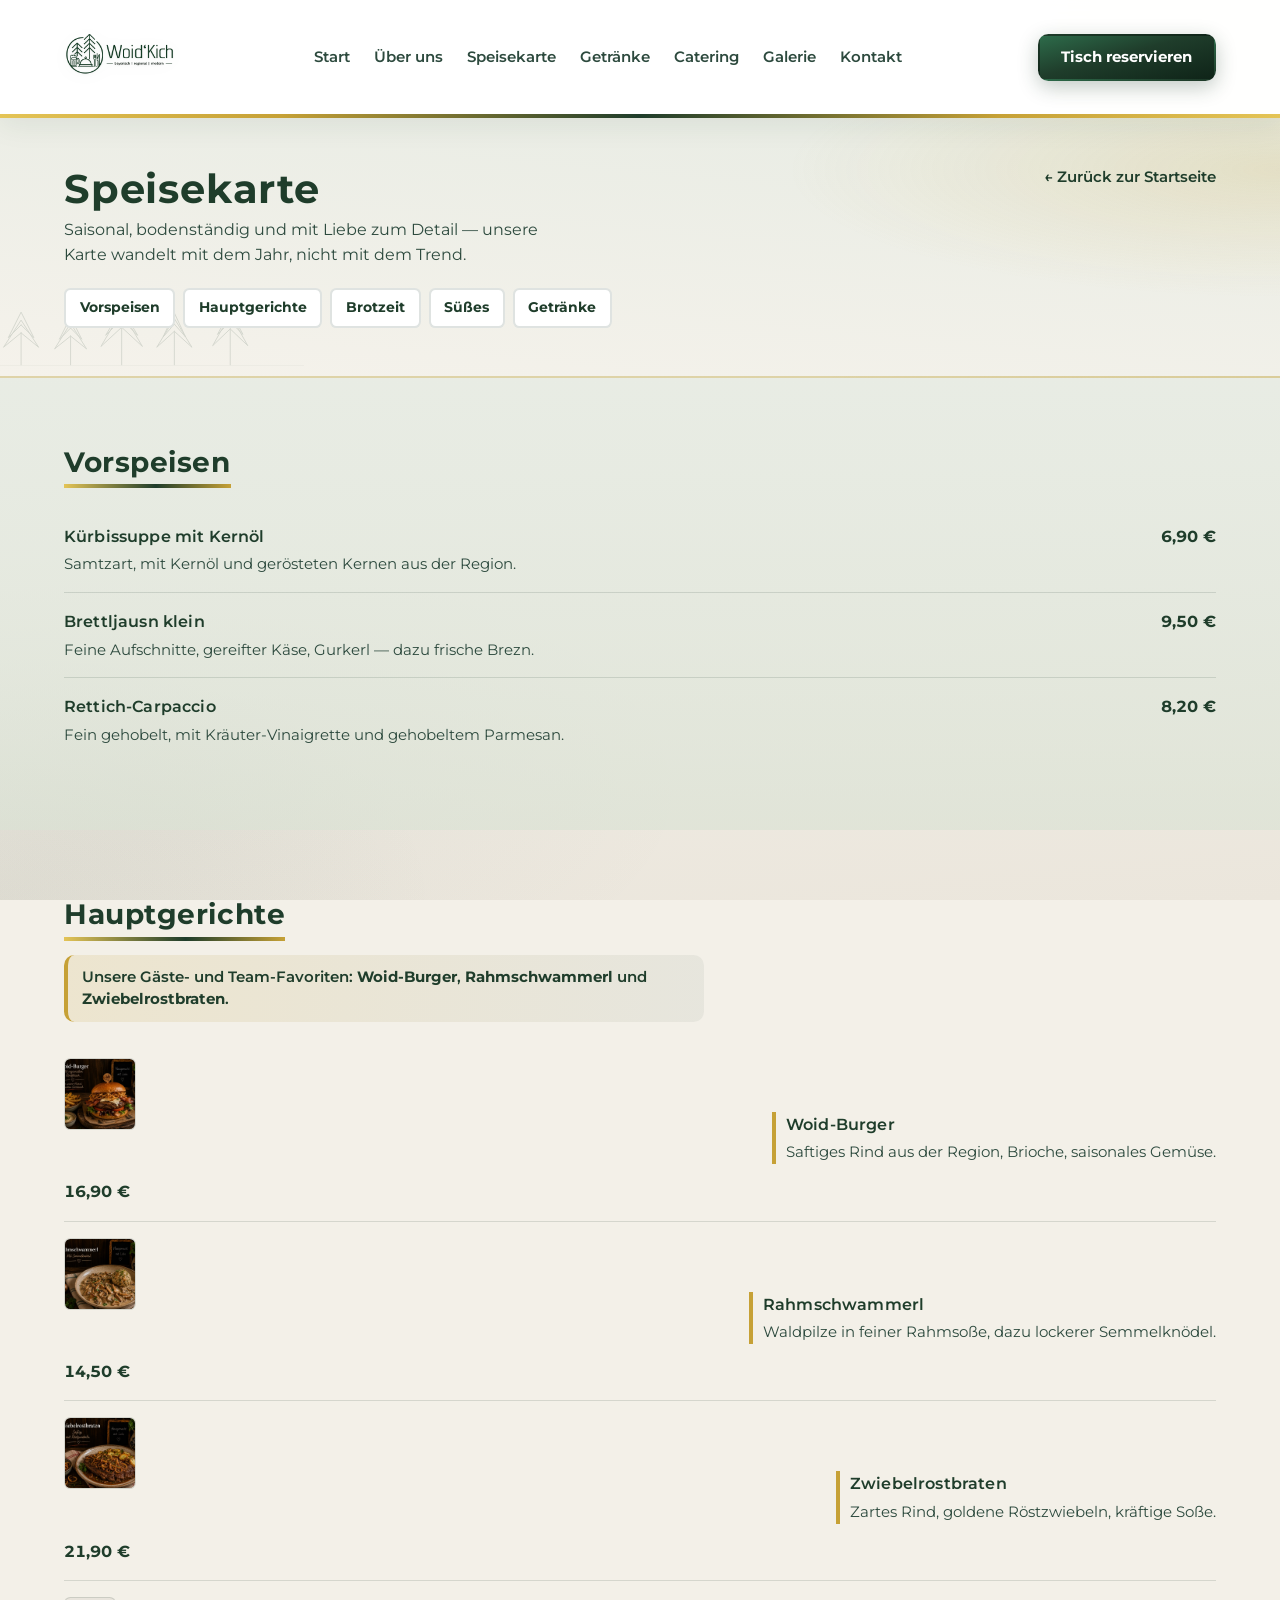
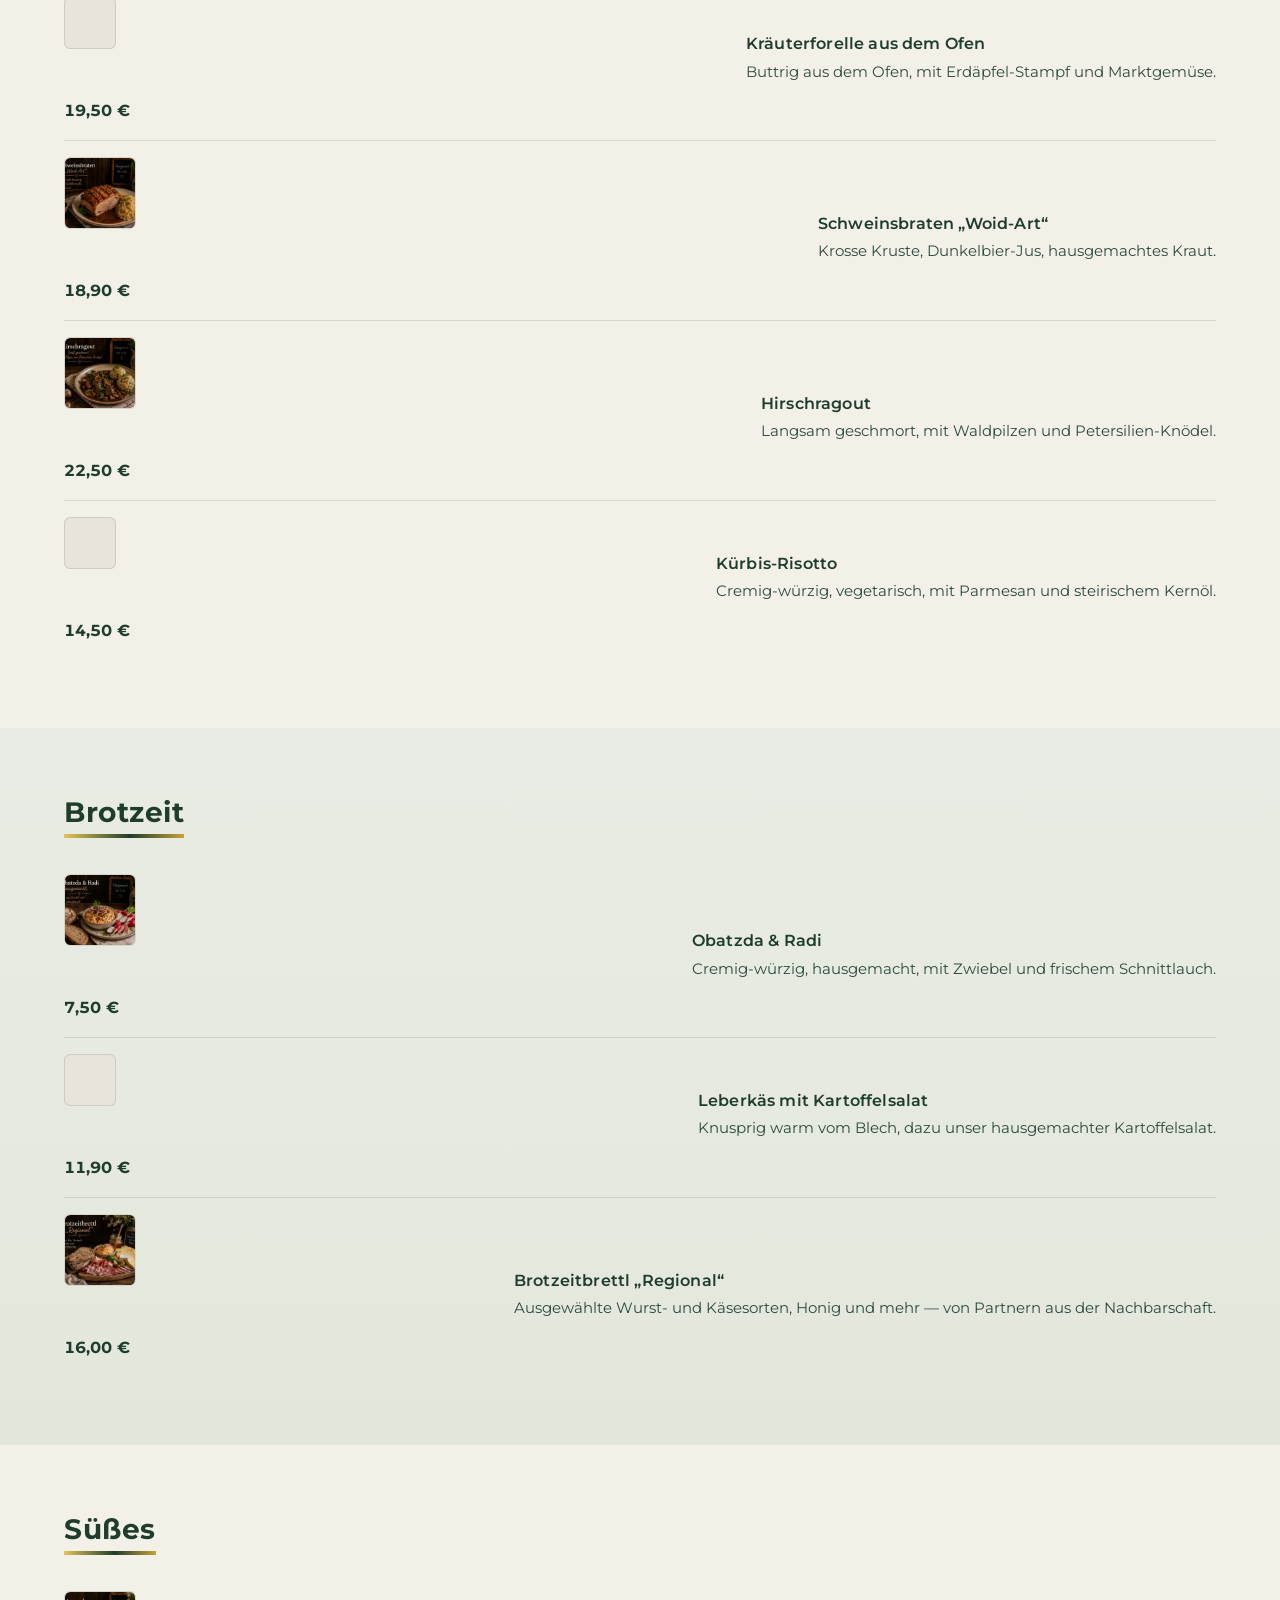
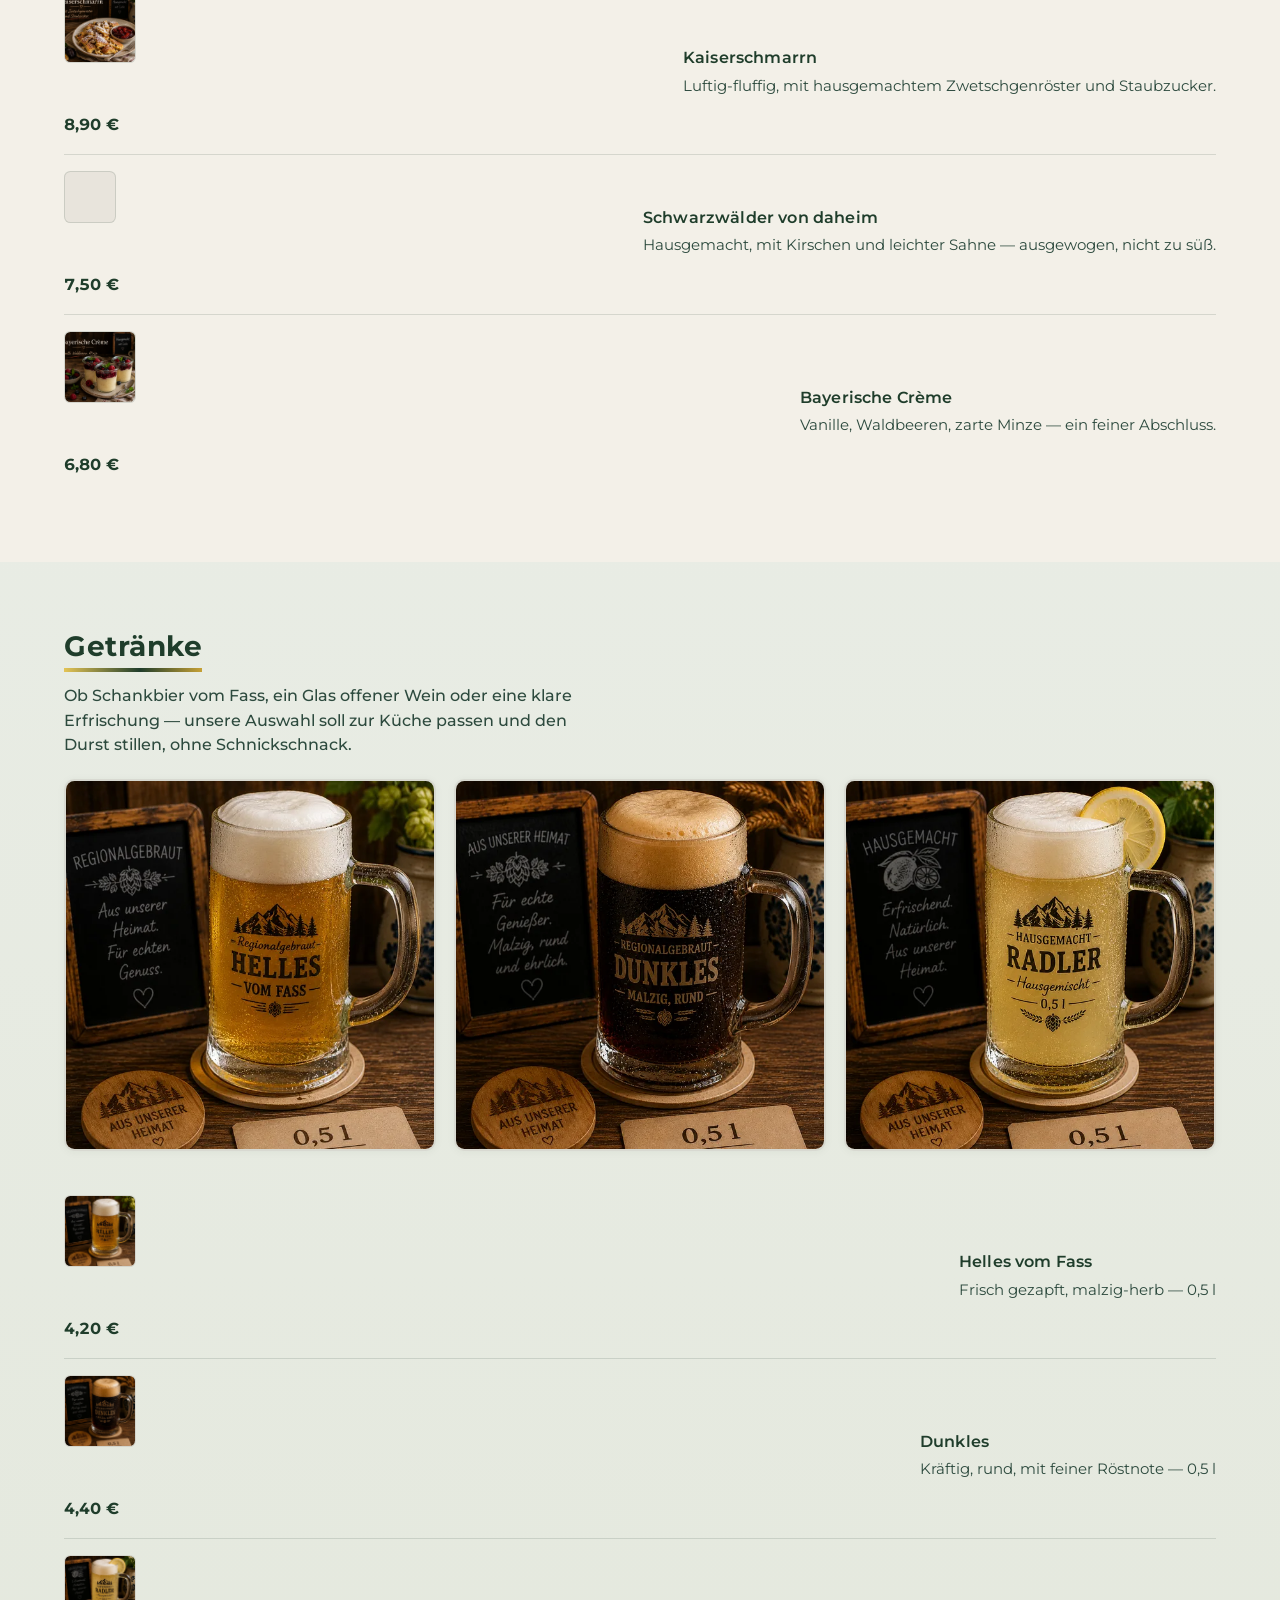
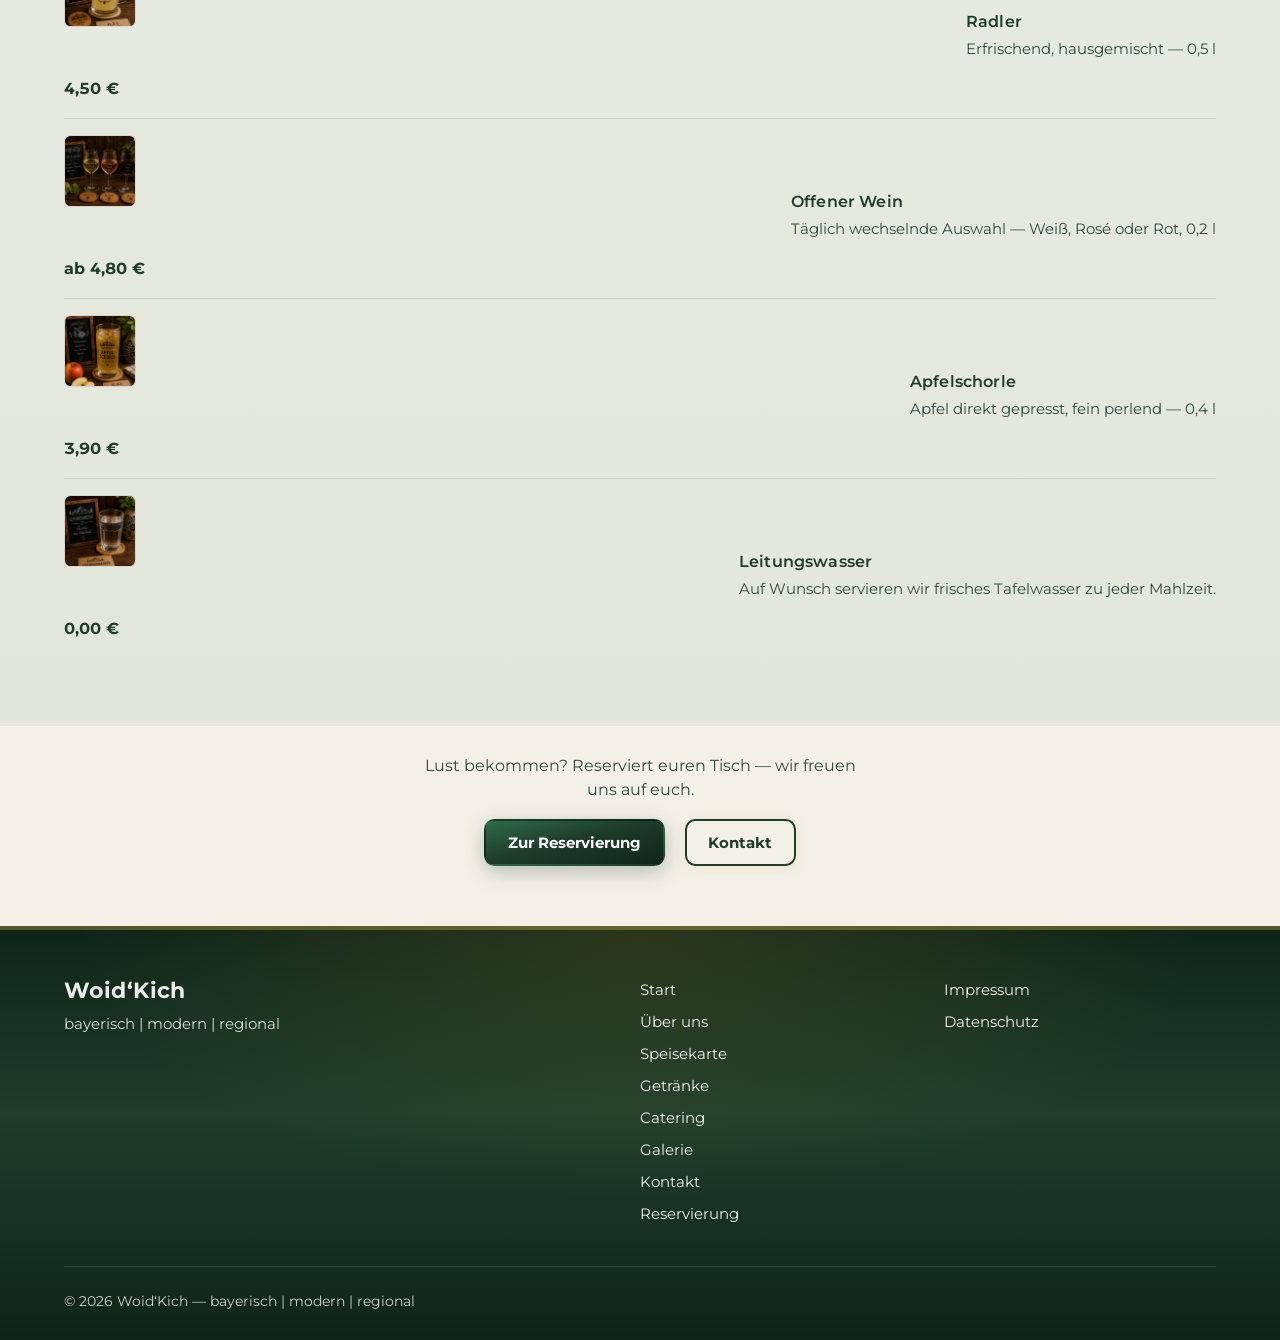
==== speisekarte.html @ eb148d31 "Improve media fallbacks and tighten page rhythm" ====
<!DOCTYPE html>
<html lang="de">
<head>
  <meta charset="utf-8">
  <meta name="viewport" content="width=device-width, initial-scale=1">
  <meta name="description" content="Speisekarte Woid‘Kich — Vorspeisen, Hauptgerichte inkl. Woid‑Burger &amp; Zwiebelrostbraten, Brotzeit, Süßes, Getränke.">
  <title>Speisekarte — Woid‘Kich</title>
  <link rel="preconnect" href="https://fonts.googleapis.com">
  <link rel="preconnect" href="https://fonts.gstatic.com" crossorigin>
  <link href="https://fonts.googleapis.com/css2?family=Montserrat:wght@400;500;600;700&display=swap" rel="stylesheet">
  <link rel="stylesheet" href="style.css">
</head>
<body>
  <a class="skip-link" href="#main">Zum Inhalt springen</a>

  <header class="site-header">
    <div class="container header-inner">
      <a class="logo-link" href="index.html#start" aria-label="Woid‘Kich — Zur Startseite">
        <img src="logo.png" alt="" class="logo-img" width="480" height="148" decoding="async">
        <span class="logo-fallback" hidden>Woid‘Kich</span>
      </a>
      <button type="button" class="nav-toggle" aria-expanded="false" aria-controls="main-navigation" aria-label="Menü öffnen">
        <span class="nav-toggle__bars" aria-hidden="true"><span></span><span></span><span></span></span>
      </button>
      <nav id="main-navigation" class="main-nav" aria-label="Hauptnavigation">
        <a href="index.html#start">Start</a>
        <a href="index.html#ueber-uns">Über uns</a>
        <a href="speisekarte.html">Speisekarte</a>
        <a href="#getraenke">Getränke</a>
        <a href="index.html#catering">Catering</a>
        <a href="index.html#galerie">Galerie</a>
        <a href="index.html#kontakt">Kontakt</a>
      </nav>
      <div class="header-actions">
        <a class="btn btn--primary" href="index.html#reservierung">Tisch reservieren</a>
      </div>
    </div>
  </header>

  <main id="main">
    <div class="page-hero">
      <div class="container">
        <div class="page-hero__top">
          <div>
            <h1>Speisekarte</h1>
            <p>Saisonal, bodenständig und mit Liebe zum Detail — unsere Karte wandelt mit dem Jahr, nicht mit dem Trend.</p>
          </div>
          <a class="back-link" href="index.html">← Zurück zur Startseite</a>
        </div>
        <nav class="subnav-menu" aria-label="Sprungmarken Speisekarte">
          <a href="#vorspeisen">Vorspeisen</a>
          <a href="#hauptgerichte">Hauptgerichte</a>
          <a href="#brotzeit">Brotzeit</a>
          <a href="#suesses">Süßes</a>
          <a href="#getraenke">Getränke</a>
        </nav>
      </div>
    </div>

    <section id="vorspeisen" class="menu-category">
      <div class="container">
        <h2>Vorspeisen</h2>
        <div class="menu-items">
          <div class="menu-row">
            <div class="menu-row__info">
              <h3>Kürbissuppe mit Kernöl</h3>
              <p>Samtzart, mit Kernöl und gerösteten Kernen aus der Region.</p>
            </div>
            <div class="menu-row__price">6,90&nbsp;€</div>
          </div>
          <div class="menu-row">
            <div class="menu-row__info">
              <h3>Brettljausn klein</h3>
              <p>Feine Aufschnitte, gereifter Käse, Gurkerl — dazu frische Brezn.</p>
            </div>
            <div class="menu-row__price">9,50&nbsp;€</div>
          </div>
          <div class="menu-row">
            <div class="menu-row__info">
              <h3>Rettich‑Carpaccio</h3>
              <p>Fein gehobelt, mit Kräuter‑Vinaigrette und gehobeltem Parmesan.</p>
            </div>
            <div class="menu-row__price">8,20&nbsp;€</div>
          </div>
        </div>
      </div>
    </section>

    <section id="hauptgerichte" class="menu-category">
      <div class="container">
        <h2>Hauptgerichte</h2>
        <p class="menu-category__featured-lead">
          Unsere Gäste‑ und Team‑Favoriten: <strong>Woid‑Burger</strong>, <strong>Rahmschwammerl</strong> und <strong>Zwiebelrostbraten</strong>.
        </p>
        <div class="menu-items">
          <div class="menu-row menu-row--thumb menu-row--featured">
            <div class="menu-row__thumb">
              <img src="img/web/woid-burger.webp" alt="" width="180" height="180" loading="lazy" decoding="async">
            </div>
            <div class="menu-row__info">
              <h3>Woid‑Burger</h3>
              <p>Saftiges Rind aus der Region, Brioche, saisonales Gemüse.</p>
            </div>
            <div class="menu-row__price">16,90&nbsp;€</div>
          </div>
          <div class="menu-row menu-row--thumb menu-row--featured">
            <div class="menu-row__thumb">
              <img src="img/web/rahmschwammerl.webp" alt="" width="180" height="180" loading="lazy" decoding="async">
            </div>
            <div class="menu-row__info">
              <h3>Rahmschwammerl</h3>
              <p>Waldpilze in feiner Rahmsoße, dazu lockerer Semmelknödel.</p>
            </div>
            <div class="menu-row__price">14,50&nbsp;€</div>
          </div>
          <div class="menu-row menu-row--thumb menu-row--featured">
            <div class="menu-row__thumb">
              <img src="img/web/zwiebelrostbraten.webp" alt="" width="180" height="180" loading="lazy" decoding="async">
            </div>
            <div class="menu-row__info">
              <h3>Zwiebelrostbraten</h3>
              <p>Zartes Rind, goldene Röstzwiebeln, kräftige Soße.</p>
            </div>
            <div class="menu-row__price">21,90&nbsp;€</div>
          </div>
          <div class="menu-row menu-row--thumb">
            <div class="menu-row__thumb">
              <img src="img/web/kraeuterforelle-aus-dem-ofen.webp" alt="" width="180" height="180" loading="lazy" decoding="async">
            </div>
            <div class="menu-row__info">
              <h3>Kräuterforelle aus dem Ofen</h3>
              <p>Buttrig aus dem Ofen, mit Erdäpfel‑Stampf und Marktgemüse.</p>
            </div>
            <div class="menu-row__price">19,50&nbsp;€</div>
          </div>
          <div class="menu-row menu-row--thumb">
            <div class="menu-row__thumb">
              <img src="img/web/schweinsbraten-woid-art.webp" alt="" width="180" height="180" loading="lazy" decoding="async">
            </div>
            <div class="menu-row__info">
              <h3>Schweinsbraten „Woid‑Art“</h3>
              <p>Krosse Kruste, Dunkelbier‑Jus, hausgemachtes Kraut.</p>
            </div>
            <div class="menu-row__price">18,90&nbsp;€</div>
          </div>
          <div class="menu-row menu-row--thumb">
            <div class="menu-row__thumb">
              <img src="img/web/hirschragout.webp" alt="" width="180" height="180" loading="lazy" decoding="async">
            </div>
            <div class="menu-row__info">
              <h3>Hirschragout</h3>
              <p>Langsam geschmort, mit Waldpilzen und Petersilien‑Knödel.</p>
            </div>
            <div class="menu-row__price">22,50&nbsp;€</div>
          </div>
          <div class="menu-row menu-row--thumb">
            <div class="menu-row__thumb">
              <img src="img/web/kuerbis-risotto.webp" alt="" width="180" height="180" loading="lazy" decoding="async">
            </div>
            <div class="menu-row__info">
              <h3>Kürbis‑Risotto</h3>
              <p>Cremig‑würzig, vegetarisch, mit Parmesan und steirischem Kernöl.</p>
            </div>
            <div class="menu-row__price">14,50&nbsp;€</div>
          </div>
        </div>
      </div>
    </section>

    <section id="brotzeit" class="menu-category">
      <div class="container">
        <h2>Brotzeit</h2>
        <div class="menu-items">
          <div class="menu-row menu-row--thumb">
            <div class="menu-row__thumb">
              <img src="img/web/obatzda-und-radi.webp" alt="" width="180" height="180" loading="lazy" decoding="async">
            </div>
            <div class="menu-row__info">
              <h3>Obatzda &amp; Radi</h3>
              <p>Cremig‑würzig, hausgemacht, mit Zwiebel und frischem Schnittlauch.</p>
            </div>
            <div class="menu-row__price">7,50&nbsp;€</div>
          </div>
          <div class="menu-row menu-row--thumb">
            <div class="menu-row__thumb">
              <img src="img/web/leberkaes-mit-kartoffelsalat.webp" alt="" width="180" height="180" loading="lazy" decoding="async">
            </div>
            <div class="menu-row__info">
              <h3>Leberkäs mit Kartoffelsalat</h3>
              <p>Knusprig warm vom Blech, dazu unser hausgemachter Kartoffelsalat.</p>
            </div>
            <div class="menu-row__price">11,90&nbsp;€</div>
          </div>
          <div class="menu-row menu-row--thumb">
            <div class="menu-row__thumb">
              <img src="img/web/brotzeitbrettl-regional.webp" alt="" width="180" height="180" loading="lazy" decoding="async">
            </div>
            <div class="menu-row__info">
              <h3>Brotzeitbrettl „Regional“</h3>
              <p>Ausgewählte Wurst‑ und Käsesorten, Honig und mehr — von Partnern aus der Nachbarschaft.</p>
            </div>
            <div class="menu-row__price">16,00&nbsp;€</div>
          </div>
        </div>
      </div>
    </section>

    <section id="suesses" class="menu-category">
      <div class="container">
        <h2>Süßes</h2>
        <div class="menu-items">
          <div class="menu-row menu-row--thumb">
            <div class="menu-row__thumb">
              <img src="img/web/kaiserschmarrn.webp" alt="" width="180" height="180" loading="lazy" decoding="async">
            </div>
            <div class="menu-row__info">
              <h3>Kaiserschmarrn</h3>
              <p>Luftig‑fluffig, mit hausgemachtem Zwetschgenröster und Staubzucker.</p>
            </div>
            <div class="menu-row__price">8,90&nbsp;€</div>
          </div>
          <div class="menu-row menu-row--thumb">
            <div class="menu-row__thumb">
              <img src="img/web/schwarzwaelder.webp" alt="" width="180" height="180" loading="lazy" decoding="async">
            </div>
            <div class="menu-row__info">
              <h3>Schwarzwälder von daheim</h3>
              <p>Hausgemacht, mit Kirschen und leichter Sahne — ausgewogen, nicht zu süß.</p>
            </div>
            <div class="menu-row__price">7,50&nbsp;€</div>
          </div>
          <div class="menu-row menu-row--thumb">
            <div class="menu-row__thumb">
              <img src="img/web/bayerische-creme.webp" alt="" width="180" height="180" loading="lazy" decoding="async">
            </div>
            <div class="menu-row__info">
              <h3>Bayerische Crème</h3>
              <p>Vanille, Waldbeeren, zarte Minze — ein feiner Abschluss.</p>
            </div>
            <div class="menu-row__price">6,80&nbsp;€</div>
          </div>
        </div>
      </div>
    </section>

    <section id="getraenke" class="menu-category">
      <div class="container">
        <h2>Getränke</h2>
        <p class="menu-category__intro">
          Ob Schankbier vom Fass, ein Glas offener Wein oder eine klare Erfrischung — unsere Auswahl soll zur Küche
          passen und den Durst stillen, ohne Schnickschnack.
        </p>
        <div class="getraenke-strip getraenke-strip--page" role="group" aria-label="Getränke in Bildern">
          <figure class="getraenke-strip__item">
            <img src="img/web/helles-vom-fass.webp" alt="" width="560" height="560" loading="lazy" decoding="async">
          </figure>
          <figure class="getraenke-strip__item">
            <img src="img/web/dunkles.webp" alt="" width="560" height="560" loading="lazy" decoding="async">
          </figure>
          <figure class="getraenke-strip__item">
            <img src="img/web/radler.webp" alt="" width="560" height="560" loading="lazy" decoding="async">
          </figure>
        </div>
        <div class="menu-items">
          <div class="menu-row menu-row--thumb">
            <div class="menu-row__thumb">
              <img src="img/web/helles-vom-fass.webp" alt="" width="180" height="180" loading="lazy" decoding="async">
            </div>
            <div class="menu-row__info">
              <h3>Helles vom Fass</h3>
              <p>Frisch gezapft, malzig‑herb — 0,5&nbsp;l</p>
            </div>
            <div class="menu-row__price">4,20&nbsp;€</div>
          </div>
          <div class="menu-row menu-row--thumb">
            <div class="menu-row__thumb">
              <img src="img/web/dunkles.webp" alt="" width="180" height="180" loading="lazy" decoding="async">
            </div>
            <div class="menu-row__info">
              <h3>Dunkles</h3>
              <p>Kräftig, rund, mit feiner Röstnote — 0,5&nbsp;l</p>
            </div>
            <div class="menu-row__price">4,40&nbsp;€</div>
          </div>
          <div class="menu-row menu-row--thumb">
            <div class="menu-row__thumb">
              <img src="img/web/radler.webp" alt="" width="180" height="180" loading="lazy" decoding="async">
            </div>
            <div class="menu-row__info">
              <h3>Radler</h3>
              <p>Erfrischend, hausgemischt — 0,5&nbsp;l</p>
            </div>
            <div class="menu-row__price">4,50&nbsp;€</div>
          </div>
          <div class="menu-row menu-row--thumb">
            <div class="menu-row__thumb">
              <img src="img/web/offener-wein.webp" alt="" width="180" height="180" loading="lazy" decoding="async">
            </div>
            <div class="menu-row__info">
              <h3>Offener Wein</h3>
              <p>Täglich wechselnde Auswahl — Weiß, Rosé oder Rot, 0,2&nbsp;l</p>
            </div>
            <div class="menu-row__price">ab 4,80&nbsp;€</div>
          </div>
          <div class="menu-row menu-row--thumb">
            <div class="menu-row__thumb">
              <img src="img/web/apfelschorle.webp" alt="" width="180" height="180" loading="lazy" decoding="async">
            </div>
            <div class="menu-row__info">
              <h3>Apfelschorle</h3>
              <p>Apfel direkt gepresst, fein perlend — 0,4&nbsp;l</p>
            </div>
            <div class="menu-row__price">3,90&nbsp;€</div>
          </div>
          <div class="menu-row menu-row--thumb">
            <div class="menu-row__thumb">
              <img src="img/web/leitungswasser.webp" alt="" width="180" height="180" loading="lazy" decoding="async">
            </div>
            <div class="menu-row__info">
              <h3>Leitungswasser</h3>
              <p>Auf Wunsch servieren wir frisches Tafelwasser zu jeder Mahlzeit.</p>
            </div>
            <div class="menu-row__price">0,00&nbsp;€</div>
          </div>
        </div>
      </div>
    </section>

    <div class="menu-page-cta container">
      <p class="menu-page-cta__lead">Lust bekommen? Reserviert euren Tisch — wir freuen uns auf euch.</p>
      <a class="btn btn--primary" href="index.html#reservierung">Zur Reservierung</a>
      <span class="menu-page-cta__gap" aria-hidden="true"></span>
      <a class="btn btn--ghost" href="index.html#kontakt">Kontakt</a>
    </div>
  </main>

  <footer class="site-footer">
    <div class="container footer-grid">
      <div>
        <p class="footer-brand">Woid‘Kich</p>
        <p class="footer-tagline">bayerisch | modern | regional</p>
      </div>
      <div>
        <ul class="footer-nav">
          <li><a href="index.html#start">Start</a></li>
          <li><a href="index.html#ueber-uns">Über uns</a></li>
          <li><a href="speisekarte.html">Speisekarte</a></li>
          <li><a href="index.html#getraenke">Getränke</a></li>
          <li><a href="index.html#catering">Catering</a></li>
          <li><a href="index.html#galerie">Galerie</a></li>
          <li><a href="index.html#kontakt">Kontakt</a></li>
          <li><a href="index.html#reservierung">Reservierung</a></li>
        </ul>
      </div>
      <div>
        <ul class="footer-nav">
          <li><a href="index.html#impressum">Impressum</a></li>
          <li><a href="index.html#datenschutz">Datenschutz</a></li>
        </ul>
      </div>
    </div>
    <div class="container">
      <p class="footer-copy">© 2026 Woid‘Kich — bayerisch | modern | regional</p>
    </div>
  </footer>

  <script src="main.js" defer></script>
</body>
</html>
---- style.css ----
/* Woid‘Kich — schlicht, regional, responsive */

:root {
  /* Farben wie vom Auftraggeber (style.css) + Logo */
  --color-brand: #1f3d2b;
  --color-brand-hover: #162c20;
  --color-brand-deep: #0f2418;
  --color-cream: #f5f2eb;
  --color-muted: #e8ece4;
  --color-text: #1f3d2b;
  --color-text-soft: #2d4a3e;
  --color-white: #ffffff;
  --color-gold: #c6a136;
  --color-gold-bright: #e4c456;
  --color-gold-muted: rgba(198, 161, 54, 0.35);
  --color-border: rgba(31, 61, 43, 0.14);
  --radius-lg: 1rem;
  --radius-md: 0.65rem;
  --radius-sm: 0.4rem;
  --shadow-soft: 0 1px 3px rgba(31, 61, 43, 0.07);
  --shadow-lift: 0 14px 40px rgba(31, 61, 43, 0.14);
  --shadow-btn: 0 6px 20px rgba(31, 61, 43, 0.28);
  --font-sans: "Montserrat", system-ui, -apple-system, "Segoe UI", Roboto, Ubuntu, Cantarell, "Noto Sans", sans-serif;
  /* Eine Familie: klar, modern, gut lesbar — kein Fraktur- / Serif-Spiel */
  --font-heading: var(--font-sans);
  --ease-out: cubic-bezier(0.22, 1, 0.36, 1);
  --space-section: clamp(2.5rem, 5.5vw, 4.25rem);
  /* Neutrales „Papier“ statt greller Verläufe bei fehlenden Bildern */
  --media-fallback: #e8e4dc;
  --media-fallback-soft: #f2efe8;
  --max-content: 72rem;
}

@media (max-width: 480px) {
  :root {
    --space-section: clamp(2rem, 5vw, 3.35rem);
  }
}

*,
*::before,
*::after {
  box-sizing: border-box;
}

html {
  scroll-behavior: smooth;
  overflow-x: clip;
}

@media (prefers-reduced-motion: reduce) {
  html {
    scroll-behavior: auto;
  }
}

body {
  margin: 0;
  font-family: var(--font-sans);
  font-size: 1rem;
  line-height: 1.55;
  color: var(--color-text);
  background-color: #f3f0e8;
  background-image:
    radial-gradient(ellipse 85% 55% at 12% 88%, rgba(31, 61, 43, 0.045), transparent 50%),
    radial-gradient(ellipse 100% 80% at 100% 0%, rgba(198, 161, 54, 0.11), transparent 52%),
    radial-gradient(ellipse 72% 58% at 0% 100%, rgba(31, 61, 43, 0.055), transparent 48%),
    linear-gradient(175deg, #faf8f4 0%, var(--color-cream) 35%, #ebe6dc 100%);
  background-attachment: fixed;
  overflow-x: clip;
}

@media (max-width: 480px) {
  body {
    font-size: 0.98rem;
    line-height: 1.62;
  }
}

@media (max-width: 768px) {
  body {
    background-attachment: scroll;
  }
}

img {
  max-width: 100%;
  height: auto;
  display: block;
}

a {
  color: var(--color-brand);
  text-decoration-thickness: 1px;
  text-underline-offset: 0.15em;
}

a:hover {
  color: var(--color-brand-hover);
}

:focus-visible {
  outline: 2px solid var(--color-brand);
  outline-offset: 2px;
}

.skip-link {
  position: absolute;
  left: -9999px;
  top: auto;
  width: 1px;
  height: 1px;
  overflow: hidden;
}

.skip-link:focus {
  position: fixed;
  left: 1rem;
  top: 1rem;
  width: auto;
  height: auto;
  padding: 0.5rem 1rem;
  background: var(--color-brand);
  color: var(--color-white);
  z-index: 10000;
}

.container {
  width: min(100% - 2rem, var(--max-content));
  margin-inline: auto;
}

#start,
#ueber-uns,
#speisekarte,
#getraenke,
#catering,
#partner,
#galerie,
#kontakt,
#reservierung,
#impressum,
#datenschutz {
  scroll-margin-top: 5.25rem;
}

/* ——— Header ——— */
.site-header {
  position: sticky;
  top: 0;
  z-index: 1000;
  background: rgba(255, 255, 255, 0.97);
  backdrop-filter: blur(8px);
  -webkit-backdrop-filter: blur(8px);
  box-shadow: 0 6px 28px rgba(31, 61, 43, 0.08);
}

.site-header::after {
  content: "";
  display: block;
  height: 4px;
  background: linear-gradient(
    90deg,
    var(--color-gold-bright) 0%,
    var(--color-gold) 22%,
    var(--color-brand) 50%,
    var(--color-gold) 78%,
    var(--color-gold-bright) 100%
  );
}

.header-inner {
  display: flex;
  align-items: center;
  justify-content: space-between;
  gap: 1rem;
  padding: 1rem 0;
  flex-wrap: wrap;
}

.logo-link {
  display: flex;
  align-items: center;
  flex-shrink: 0;
  flex: 1;
  min-width: 0;
  text-decoration: none;
  line-height: 0;
  min-height: 72px;
  padding: 0.2rem 0;
}

.logo-link:hover {
  opacity: 0.92;
  text-decoration: none;
}

.logo-img {
  height: clamp(52px, 11vw, 74px);
  width: auto;
  max-width: min(88vw, 480px);
  object-fit: contain;
  object-position: left center;
  /* Transparentes PNG: minimaler Kontur-Schatten, damit feine Linien auf Weiß lesbar bleiben */
  filter: drop-shadow(0 1px 1px rgba(31, 61, 43, 0.07))
    drop-shadow(0 2px 8px rgba(31, 61, 43, 0.06));
}

.logo-img[hidden] {
  display: none !important;
}

.logo-fallback {
  font-family: var(--font-sans);
  font-weight: 700;
  font-size: clamp(1.5rem, 4vw, 2rem);
  letter-spacing: 0.02em;
  color: var(--color-brand);
  line-height: 1.2;
}

@media (min-width: 901px) {
  .logo-link {
    flex: 0 1 auto;
  }

  .logo-img {
    height: 76px;
    max-width: min(50vw, 520px);
  }
}

@media (max-width: 480px) {
  .logo-img {
    height: 52px;
    max-width: min(74vw, 340px);
  }

  .logo-link {
    min-height: 54px;
  }
}

.nav-toggle {
  display: none;
  align-items: center;
  justify-content: center;
  width: 2.75rem;
  height: 2.75rem;
  padding: 0;
  border: 1px solid var(--color-border);
  border-radius: var(--radius-md);
  background: var(--color-white);
  cursor: pointer;
  color: var(--color-brand);
}

.nav-toggle__bars {
  display: flex;
  flex-direction: column;
  gap: 5px;
  width: 1.25rem;
}

.nav-toggle__bars span {
  display: block;
  height: 2px;
  background: currentColor;
  border-radius: 1px;
}

.main-nav {
  display: flex;
  align-items: center;
  gap: clamp(0.5rem, 2vw, 1.5rem);
  flex-wrap: wrap;
}

.main-nav a {
  font-size: 0.95rem;
  font-weight: 600;
  color: var(--color-text-soft);
  text-decoration: none;
  position: relative;
}

.main-nav a:hover {
  color: var(--color-brand);
}

.main-nav a::after {
  content: "";
  position: absolute;
  left: 0;
  bottom: -4px;
  width: 0;
  height: 2px;
  background: linear-gradient(90deg, var(--color-gold), var(--color-brand));
  border-radius: 1px;
  transition: width 0.2s ease;
}

@media (min-width: 901px) {
  .main-nav a:hover::after {
    width: 100%;
  }
}

.header-actions {
  display: flex;
  align-items: center;
  gap: 0.75rem;
}

@media (max-width: 900px) {
  .nav-toggle {
    display: flex;
    order: 2;
  }

  .header-inner {
    flex-wrap: wrap;
    row-gap: 0.75rem;
  }

  .logo-link {
    flex: 1;
    min-width: 0;
    order: 1;
  }

  .header-actions {
    width: 100%;
    order: 3;
  }

  .header-actions .btn {
    width: 100%;
  }

  .main-nav {
    display: none;
    width: 100%;
    flex-direction: column;
    align-items: stretch;
    padding: 0.85rem 0 0.35rem;
    border-top: 1px solid var(--color-border);
    margin-top: 0;
    order: 4;
  }

  .main-nav.is-open {
    display: flex;
  }

  .main-nav a {
    padding: 0.75rem 0;
    border-bottom: 1px solid var(--color-border);
    font-size: 1rem;
  }

  .main-nav a:last-child {
    border-bottom: none;
  }

  .main-nav a::after {
    display: none;
  }
}

/* ——— Buttons ——— */
.btn {
  display: inline-flex;
  align-items: center;
  justify-content: center;
  gap: 0.4rem;
  min-height: 2.75rem;
  padding: 0.72rem 1.35rem;
  font-size: 0.95rem;
  font-weight: 700;
  font-family: inherit;
  line-height: 1.3;
  border-radius: var(--radius-md);
  border: 2px solid transparent;
  cursor: pointer;
  text-decoration: none;
  transition:
    background 0.25s var(--ease-out),
    color 0.25s var(--ease-out),
    border-color 0.25s var(--ease-out),
    box-shadow 0.25s var(--ease-out),
    transform 0.25s var(--ease-out);
}

.btn--primary {
  background: linear-gradient(165deg, #2d6b4a 0%, var(--color-brand) 45%, var(--color-brand-deep) 100%);
  color: var(--color-white);
  box-shadow: var(--shadow-btn);
}

.btn--primary:hover {
  background: linear-gradient(165deg, #368058 0%, var(--color-brand) 40%, var(--color-brand-deep) 100%);
  color: var(--color-white);
  text-decoration: none;
  box-shadow: 0 10px 28px rgba(31, 61, 43, 0.38);
}

.btn--ghost {
  background: transparent;
  color: var(--color-brand);
  border-color: var(--color-brand);
  box-shadow: 0 2px 12px rgba(198, 161, 54, 0.15);
}

.btn--ghost:hover {
  background: linear-gradient(135deg, rgba(198, 161, 54, 0.18), rgba(31, 61, 43, 0.06));
  border-color: var(--color-gold);
  color: var(--color-brand-deep);
  text-decoration: none;
}

@media (prefers-reduced-motion: no-preference) {
  .btn--primary:hover,
  .btn--ghost:hover {
    transform: translateY(-2px);
  }
}

.btn--light {
  background: var(--color-white);
  color: var(--color-brand);
  border-color: var(--color-border);
}

.btn--light:hover {
  border-color: var(--color-brand);
  text-decoration: none;
}

/* ——— Hero ——— */
.hero {
  position: relative;
  padding: clamp(2.1rem, 5vw, 4.25rem) 0 calc(var(--space-section) * 0.92 + 0.25rem);
  overflow: hidden;
  background:
    radial-gradient(ellipse 70% 50% at 15% 95%, rgba(31, 61, 43, 0.055), transparent 52%),
    linear-gradient(118deg, rgba(31, 61, 43, 0.028) 0%, transparent 44%),
    linear-gradient(165deg, #faf8f3 0%, var(--color-muted) 42%, #d8e2d4 72%, var(--color-cream) 100%);
}

.hero::before {
  content: "";
  position: absolute;
  top: -30%;
  right: -8%;
  width: min(62vw, 520px);
  height: 140%;
  background: radial-gradient(ellipse at center, rgba(198, 161, 54, 0.22), transparent 68%);
  pointer-events: none;
  z-index: 0;
}

.hero::after {
  content: "";
  position: absolute;
  left: max(-1rem, -2vw);
  bottom: 0;
  width: min(72vw, 440px);
  height: clamp(100px, 22vw, 168px);
  background: url("img/trees-hero.svg") no-repeat left bottom / contain;
  opacity: 0.24;
  filter: drop-shadow(0 10px 24px rgba(31, 61, 43, 0.08));
  pointer-events: none;
  z-index: 0;
}

.hero__grid {
  position: relative;
  z-index: 1;
  display: grid;
  grid-template-columns: 1fr 1fr;
  gap: clamp(2rem, 5vw, 4rem);
  align-items: center;
}

.hero__content {
  position: relative;
  padding-left: 1.15rem;
}

.hero__content::before {
  content: "";
  position: absolute;
  left: 0;
  top: 0.15rem;
  bottom: 0.25rem;
  width: 5px;
  border-radius: 3px;
  background: linear-gradient(180deg, var(--color-gold-bright), var(--color-brand));
  box-shadow: 0 0 20px rgba(198, 161, 54, 0.45);
}

.hero__eyebrow {
  font-family: var(--font-sans);
  font-size: clamp(2.2rem, 5.2vw, 3.2rem);
  font-weight: 700;
  line-height: 1.1;
  color: var(--color-brand);
  margin: 0 0 0.4rem;
  letter-spacing: -0.03em;
  text-shadow: 0 1px 0 rgba(255, 255, 255, 0.4), 0 6px 24px rgba(31, 61, 43, 0.06);
}

.hero__tagline {
  display: inline-flex;
  align-items: center;
  flex-wrap: wrap;
  gap: 0.65rem;
  margin: 0 0 1.15rem;
  font-size: 0.78rem;
  font-weight: 700;
  letter-spacing: 0.26em;
  text-transform: uppercase;
  color: var(--color-brand);
}

.hero__tagline::before,
.hero__tagline::after {
  content: "";
  flex: 1 1 2rem;
  min-width: 1.5rem;
  max-width: 4rem;
  height: 3px;
  border-radius: 2px;
  background: linear-gradient(90deg, transparent, var(--color-gold));
}

.hero__tagline::after {
  background: linear-gradient(270deg, transparent, var(--color-gold));
}

.hero__claim {
  font-size: clamp(1.05rem, 2.1vw, 1.28rem);
  font-weight: 500;
  max-width: 34ch;
  margin: 0 0 1.75rem;
  color: var(--color-text-soft);
  line-height: 1.52;
}

.hero__actions {
  display: flex;
  flex-wrap: wrap;
  gap: 0.85rem;
}

.hero__visual {
  border-radius: calc(var(--radius-lg) + 4px);
  overflow: hidden;
  border: 3px solid var(--color-gold);
  box-shadow: var(--shadow-lift), 0 0 0 1px rgba(31, 61, 43, 0.06);
  aspect-ratio: 4 / 3;
  background:
    linear-gradient(145deg, rgba(198, 161, 54, 0.18) 0%, transparent 45%),
    linear-gradient(135deg, #143d28 0%, var(--color-brand) 38%, #2d6b4a 72%, var(--color-brand-deep) 100%);
  position: relative;
}

.hero__visual-img {
  position: absolute;
  inset: 0;
  width: 100%;
  height: 100%;
  object-fit: cover;
  display: block;
  z-index: 0;
}

.hero__visual::after {
  content: "";
  position: absolute;
  inset: 0;
  z-index: 1;
  background: radial-gradient(circle at 28% 18%, rgba(255, 255, 255, 0.28), transparent 42%),
    radial-gradient(circle at 72% 82%, rgba(0, 0, 0, 0.22), transparent 42%);
  pointer-events: none;
}

.hero__visual-caption {
  position: absolute;
  bottom: 1rem;
  left: 1rem;
  right: 1rem;
  padding: 0.7rem 0.95rem;
  background: rgba(245, 242, 235, 0.96);
  border-radius: var(--radius-sm);
  border-left: 3px solid var(--color-gold);
  font-size: 0.8rem;
  font-weight: 600;
  color: var(--color-text-soft);
  z-index: 2;
}

.hero__visual.media-missing {
  aspect-ratio: 2.5 / 1;
  max-height: 11rem;
  background: var(--media-fallback-soft);
  border-color: rgba(198, 161, 54, 0.32);
  box-shadow: 0 2px 12px rgba(31, 61, 43, 0.06);
}

.hero__visual.media-missing::after {
  opacity: 0.25;
}

@media (max-width: 768px) {
  .hero::after {
    width: min(88vw, 360px);
    height: clamp(88px, 26vw, 140px);
    opacity: 0.16;
  }

  .hero__grid {
    grid-template-columns: 1fr;
  }

  .hero__visual {
    order: -1;
    max-height: 240px;
    aspect-ratio: 16 / 10;
  }

  .hero__visual.media-missing {
    max-height: 9rem;
    aspect-ratio: 2.2 / 1;
  }
}

/* ——— Sections ——— */
.section {
  padding: var(--space-section) 0;
}

.section--muted {
  background:
    linear-gradient(180deg, rgba(232, 236, 228, 0.98), rgba(218, 226, 212, 0.68)),
    radial-gradient(ellipse 80% 40% at 50% 0%, rgba(255, 255, 255, 0.35), transparent 70%);
}

.section__title {
  font-family: var(--font-sans);
  font-size: clamp(1.65rem, 3.2vw, 2.05rem);
  font-weight: 700;
  line-height: 1.2;
  color: var(--color-brand);
  margin: 0 0 0.4rem;
  position: relative;
  display: inline-block;
  padding-bottom: 0.35rem;
  letter-spacing: 0.02em;
}

.section__title::after {
  content: "";
  position: absolute;
  left: 0;
  bottom: 0;
  width: min(5.5rem, 55%);
  height: 4px;
  border-radius: 2px;
  background: linear-gradient(90deg, var(--color-gold-bright), var(--color-brand));
}

.section__lead {
  margin: 0.45rem 0 1.35rem;
  max-width: 46ch;
  color: var(--color-text-soft);
  font-size: 1.04rem;
  font-weight: 500;
  line-height: 1.58;
}

/* ——— Über uns ——— */
.about__grid {
  display: grid;
  grid-template-columns: 1fr 1fr;
  gap: clamp(2rem, 4vw, 3.5rem);
  align-items: start;
}

.about__image {
  border-radius: var(--radius-lg);
  border: 1px solid rgba(31, 61, 43, 0.1);
  overflow: hidden;
  aspect-ratio: 4 / 3;
  max-height: min(52vw, 22rem);
  margin-inline: auto;
  background: var(--media-fallback-soft);
  box-shadow: 0 2px 14px rgba(31, 61, 43, 0.06), inset 0 0 0 1px rgba(255, 255, 255, 0.5);
}

.about__subtitle {
  font-family: var(--font-sans);
  font-size: clamp(1.2rem, 2.4vw, 1.55rem);
  font-weight: 600;
  letter-spacing: 0.02em;
  line-height: 1.25;
  color: var(--color-brand);
  margin: 0 0 1rem;
}

.about__text {
  margin: 0 0 1.5rem;
  color: var(--color-text-soft);
}

.values {
  display: grid;
  grid-template-columns: repeat(3, 1fr);
  gap: 1rem;
}

.value-card {
  padding: 1.1rem;
  background: var(--color-white);
  border: 1px solid var(--color-border);
  border-radius: var(--radius-md);
  border-left: 4px solid var(--color-gold);
  box-shadow: var(--shadow-soft);
  transition:
    box-shadow 0.22s ease,
    transform 0.22s ease;
}

@media (prefers-reduced-motion: no-preference) {
  .value-card:hover {
    box-shadow: var(--shadow-lift);
    transform: translateY(-3px);
  }
}

.value-card strong {
  display: block;
  font-size: 0.95rem;
  color: var(--color-brand);
  margin-bottom: 0.25rem;
  font-weight: 800;
}

.value-card span {
  font-size: 0.85rem;
  color: var(--color-text-soft);
}

@media (max-width: 640px) {
  .about__grid {
    grid-template-columns: 1fr;
  }

  .values {
    grid-template-columns: 1fr;
  }
}

/* ——— Küche / Cards ——— */
.menu-preview__grid {
  display: grid;
  grid-template-columns: repeat(auto-fill, minmax(17.5rem, 1fr));
  gap: 1rem;
  align-items: stretch;
}

.card-dish {
  background: var(--color-white);
  border: 1px solid var(--color-border);
  border-radius: var(--radius-lg);
  overflow: hidden;
  box-shadow: var(--shadow-soft);
  display: flex;
  flex-direction: column;
  transition:
    box-shadow 0.26s var(--ease-out),
    transform 0.26s var(--ease-out),
    border-color 0.26s var(--ease-out);
}

@media (prefers-reduced-motion: no-preference) {
  .card-dish:hover {
    transform: translateY(-4px);
    box-shadow: 0 10px 32px rgba(31, 61, 43, 0.1);
    border-color: rgba(198, 161, 54, 0.45);
  }
}

.card-dish__img {
  position: relative;
  aspect-ratio: 4 / 3;
  overflow: hidden;
  background: var(--media-fallback-soft);
}

.card-dish__img img {
  position: absolute;
  inset: 0;
  width: 100%;
  height: 100%;
  object-fit: cover;
  object-position: 50% 42%;
  display: block;
  transform: scale(1.02);
  transform-origin: center 40%;
}

.card-dish__img.media-missing {
  aspect-ratio: 3 / 1;
  max-height: 4.5rem;
  min-height: 0;
}

.card-dish__img.media-missing img {
  display: none !important;
}

.card-dish__body {
  padding: 1.15rem 1.25rem 1.35rem;
  flex: 1;
  display: flex;
  flex-direction: column;
}

.card-dish__title {
  font-family: var(--font-sans);
  font-size: 1.02rem;
  font-weight: 600;
  margin: 0 0 0.35rem;
  color: var(--color-brand);
  letter-spacing: 0.01em;
}

.card-dish__desc {
  font-size: 0.9rem;
  color: var(--color-text-soft);
  margin: 0 0 0.75rem;
  flex: 1;
}

.card-dish__price {
  font-weight: 800;
  font-size: 1.05rem;
  color: var(--color-brand);
}

.card-dish__price .price {
  color: #7a6219;
}

.price,
.menu-row__price {
  font-variant-numeric: tabular-nums;
}

.card-dish--featured {
  border: 2px solid var(--color-brand);
  box-shadow: 0 6px 28px rgba(31, 61, 43, 0.12), 0 0 0 1px rgba(198, 161, 54, 0.28);
}

.card-dish--featured .card-dish__img {
  border-bottom: 3px solid var(--color-gold);
}

.getraenke-teaser {
  background: linear-gradient(135deg, rgba(255, 255, 255, 0.97), rgba(232, 236, 228, 0.95)),
    radial-gradient(ellipse 90% 120% at 0% 50%, rgba(198, 161, 54, 0.16), transparent 55%);
  border-block: 2px solid rgba(198, 161, 54, 0.35);
}

.getraenke-strip {
  display: grid;
  grid-template-columns: repeat(3, minmax(0, 1fr));
  gap: clamp(0.75rem, 2vw, 1.15rem);
  margin: 1.25rem 0 1.75rem;
  max-width: 44rem;
}

.getraenke-strip--page {
  margin-top: 0;
  margin-bottom: 1.75rem;
  max-width: none;
}

.getraenke-strip__item {
  margin: 0;
  padding: 0;
  border-radius: var(--radius-md);
  overflow: hidden;
  border: 2px solid rgba(31, 61, 43, 0.12);
  aspect-ratio: 1;
  background: var(--media-fallback-soft);
  box-shadow: 0 1px 8px rgba(31, 61, 43, 0.05);
  transition:
    box-shadow 0.25s var(--ease-out),
    border-color 0.25s var(--ease-out),
    transform 0.25s var(--ease-out);
}

.getraenke-strip__item.media-missing {
  display: none;
}

@media (prefers-reduced-motion: no-preference) {
  .getraenke-strip__item:hover {
    border-color: rgba(198, 161, 54, 0.4);
    box-shadow: 0 8px 22px rgba(31, 61, 43, 0.09);
    transform: translateY(-2px);
  }
}

.getraenke-strip__item img {
  width: 100%;
  height: 100%;
  object-fit: cover;
  object-position: 50% 45%;
  display: block;
}

@media (max-width: 400px) {
  .getraenke-strip {
    gap: 0.45rem;
  }
}

.menu-category__featured-lead {
  margin: -0.35rem 0 1.25rem;
  max-width: 40rem;
  padding: 0.65rem 0.85rem;
  font-size: 0.92rem;
  font-weight: 600;
  color: var(--color-text);
  background: linear-gradient(90deg, rgba(198, 161, 54, 0.14), rgba(31, 61, 43, 0.06));
  border-radius: var(--radius-md);
  border-left: 4px solid var(--color-gold);
}

.section__footer-cta {
  margin-top: 1.35rem;
}

.getraenke-teaser.section,
.catering.section,
#partner.section,
#galerie.section {
  padding-top: calc(var(--space-section) * 0.88);
  padding-bottom: calc(var(--space-section) * 0.88);
}

/* ——— Partner ——— */
.partner-grid {
  display: grid;
  grid-template-columns: repeat(auto-fill, minmax(10rem, 1fr));
  gap: 1rem;
}

.partner-item {
  padding: 1.25rem 1rem;
  text-align: center;
  background: var(--color-white);
  border: 2px dashed var(--color-border);
  border-radius: var(--radius-md);
  font-weight: 700;
  font-size: 0.9rem;
  color: var(--color-text-soft);
  transition:
    border-color 0.2s ease,
    box-shadow 0.2s ease,
    transform 0.2s ease;
}

@media (prefers-reduced-motion: no-preference) {
  .partner-item:hover {
    border-style: solid;
    border-color: rgba(198, 161, 54, 0.65);
    box-shadow: var(--shadow-soft);
    transform: translateY(-2px);
  }
}

.partner-item small {
  display: block;
  font-weight: 400;
  font-size: 0.75rem;
  margin-top: 0.35rem;
  color: var(--color-text-soft);
  opacity: 0.85;
}

/* ——— Catering & Events ——— */
.catering {
  background:
    linear-gradient(180deg, rgba(255, 255, 255, 0.94) 0%, rgba(236, 240, 232, 0.88) 100%),
    radial-gradient(ellipse 55% 70% at 8% 45%, rgba(31, 61, 43, 0.04), transparent 58%);
}

.catering__grid {
  display: grid;
  grid-template-columns: minmax(0, 0.4fr) minmax(0, 1fr);
  gap: clamp(1.25rem, 3vw, 2rem);
  align-items: center;
}

.catering__visual {
  position: relative;
  border-radius: var(--radius-lg);
  border: 1px solid rgba(31, 61, 43, 0.1);
  aspect-ratio: 1 / 1;
  max-height: min(42vw, 15.5rem);
  min-height: 0;
  overflow: hidden;
  background: var(--media-fallback-soft);
  box-shadow: 0 2px 14px rgba(31, 61, 43, 0.06), inset 0 0 0 1px rgba(255, 255, 255, 0.45);
}

.catering__visual img {
  width: 100%;
  height: 100%;
  object-fit: cover;
  object-position: 50% 45%;
  display: block;
}

.catering__visual.media-missing {
  aspect-ratio: 2.4 / 1;
  max-height: 5.5rem;
}

.catering__visual.media-missing img {
  display: none !important;
}

.catering__intro {
  font-weight: 600;
  color: var(--color-brand);
  margin: 0 0 0.6rem;
  font-size: 0.97rem;
}

.catering__list {
  margin: 0 0 1rem;
  padding-left: 1.15rem;
  color: var(--color-text-soft);
  line-height: 1.65;
}

.catering__list li {
  margin-bottom: 0.3rem;
}

.catering__note {
  font-size: 0.93rem;
  color: var(--color-text-soft);
  margin: 0 0 1.25rem;
  max-width: 44ch;
  line-height: 1.55;
}

@media (max-width: 768px) {
  .catering__grid {
    grid-template-columns: 1fr;
  }

  .catering__visual {
    max-height: 12rem;
    aspect-ratio: 16 / 9;
    max-width: 20rem;
    margin-inline: auto;
  }

  .catering__visual.media-missing {
    max-height: 4.5rem;
    max-width: 100%;
  }
}

/* ——— Galerie ——— */
.gallery-strip {
  display: grid;
  grid-template-columns: repeat(7, minmax(0, 1fr));
  gap: 0.65rem;
}

.gallery-item {
  position: relative;
  aspect-ratio: 1;
  border-radius: var(--radius-md);
  border: 1px solid rgba(31, 61, 43, 0.1);
  overflow: hidden;
  min-height: 4rem;
  background: var(--media-fallback-soft);
  transition:
    transform 0.28s var(--ease-out),
    box-shadow 0.28s var(--ease-out),
    border-color 0.28s var(--ease-out);
}

.gallery-item.media-missing {
  display: none !important;
}

@media (prefers-reduced-motion: no-preference) {
  .gallery-item:hover {
    transform: scale(1.02);
    box-shadow: 0 8px 26px rgba(31, 61, 43, 0.1);
    border-color: rgba(198, 161, 54, 0.42);
    z-index: 1;
  }
}

.gallery-item img {
  position: absolute;
  inset: 0;
  width: 100%;
  height: 100%;
  object-fit: cover;
  object-position: 50% 42%;
  display: block;
  z-index: 1;
}

@media (max-width: 900px) {
  .gallery-strip {
    grid-template-columns: repeat(4, minmax(0, 1fr));
  }
}

@media (max-width: 640px) {
  .gallery-strip {
    display: flex;
    flex-wrap: nowrap;
    gap: 0.55rem;
    overflow-x: auto;
    overflow-y: hidden;
    scroll-snap-type: x mandatory;
    padding: 0.15rem 0 0.6rem;
    padding-inline: 0.1rem;
    -webkit-overflow-scrolling: touch;
    scrollbar-width: none;
    -ms-overflow-style: none;
  }

  .gallery-strip::-webkit-scrollbar {
    display: none;
  }

  .gallery-item {
    flex: 0 0 40vw;
    max-width: 11.5rem;
    min-width: 7.5rem;
    scroll-snap-align: start;
  }
}

.gallery-cta {
  margin-top: 0.95rem;
}

/* ——— Kontakt (Card) ——— */
.section--contact {
  background: linear-gradient(180deg, rgba(255, 255, 255, 0.35) 0%, transparent 55%);
}

.contact-layout {
  display: flex;
  flex-direction: column;
  gap: clamp(1.35rem, 3vw, 2rem);
}

.contact-card {
  position: relative;
  background: var(--color-white);
  border: 1px solid rgba(31, 61, 43, 0.1);
  border-radius: calc(var(--radius-lg) + 4px);
  padding: clamp(1.65rem, 4vw, 2.65rem);
  box-shadow:
    0 1px 0 rgba(255, 255, 255, 0.85) inset,
    0 2px 16px rgba(31, 61, 43, 0.06),
    0 12px 40px rgba(31, 61, 43, 0.05);
  overflow: hidden;
}

.contact-card__head {
  position: relative;
  z-index: 1;
  margin-bottom: clamp(1.35rem, 3vw, 2rem);
}

.contact-card__kicker {
  margin: 0 0 0.45rem;
  font-size: 0.68rem;
  font-weight: 700;
  letter-spacing: 0.22em;
  text-transform: uppercase;
  color: var(--color-gold);
}

.contact-card__display {
  margin: 0;
  font-family: var(--font-sans);
  font-size: clamp(1.65rem, 4.2vw, 2.35rem);
  font-weight: 700;
  letter-spacing: 0.02em;
  line-height: 1.15;
  color: var(--color-brand);
}

.contact-card__columns {
  position: relative;
  z-index: 1;
  display: grid;
  grid-template-columns: minmax(0, 1.05fr) auto minmax(0, 1fr);
  gap: clamp(1.25rem, 3vw, 2.75rem);
  align-items: start;
}

.contact-card__rule {
  width: 1px;
  align-self: stretch;
  min-height: 11rem;
  background: linear-gradient(
    180deg,
    transparent 0%,
    rgba(31, 61, 43, 0.1) 18%,
    rgba(31, 61, 43, 0.1) 82%,
    transparent 100%
  );
}

.contact-card__channels {
  list-style: none;
  margin: 0;
  padding: 0;
  display: flex;
  flex-direction: column;
  gap: 1.35rem;
}

.contact-card__channel {
  display: flex;
  gap: 0.95rem;
  align-items: flex-start;
}

.contact-card__icon {
  flex-shrink: 0;
  width: 2.35rem;
  height: 2.35rem;
  display: flex;
  align-items: center;
  justify-content: center;
  border-radius: 50%;
  border: 1px solid rgba(31, 61, 43, 0.1);
  color: var(--color-brand);
  background: rgba(245, 242, 235, 0.65);
  opacity: 0.92;
}

.contact-card__channel-body {
  min-width: 0;
  padding-top: 0.12rem;
}

.contact-card__name {
  display: block;
  font-weight: 700;
  font-size: 1rem;
  color: var(--color-brand);
  margin-bottom: 0.25rem;
}

.contact-card__channel-body p {
  margin: 0;
  font-size: 0.95rem;
  line-height: 1.55;
  color: var(--color-text-soft);
}

.contact-card__link {
  font-size: 0.98rem;
  font-weight: 600;
  color: var(--color-brand);
  text-decoration: none;
  border-bottom: 1px solid rgba(31, 61, 43, 0.2);
  transition: color 0.2s ease, border-color 0.2s ease;
}

.contact-card__link:hover {
  color: var(--color-brand-hover);
  border-bottom-color: var(--color-gold);
}

.contact-card__hours-title {
  margin: 0 0 1rem;
  font-family: var(--font-sans);
  font-size: 0.95rem;
  font-weight: 700;
  letter-spacing: 0.06em;
  text-transform: uppercase;
  color: var(--color-brand);
}

.contact-card__hours {
  margin: 0;
  display: flex;
  flex-direction: column;
  gap: 0.95rem;
}

.contact-card__hours-row {
  display: grid;
  grid-template-columns: minmax(0, 1fr);
  gap: 0.2rem;
}

.contact-card__hours-row dt {
  margin: 0;
  font-size: 0.88rem;
  font-weight: 600;
  color: var(--color-text);
  letter-spacing: 0.02em;
}

.contact-card__hours-row dd {
  margin: 0;
  font-size: 0.93rem;
  line-height: 1.55;
  color: var(--color-text-soft);
}

.contact-card__hours-row--muted dt,
.contact-card__hours-row--muted dd {
  color: var(--color-text-soft);
}

.contact-card__woods {
  position: absolute;
  left: 0;
  right: 0;
  bottom: 0;
  height: clamp(4.5rem, 14vw, 6.25rem);
  background: url("img/trees-hero.svg") no-repeat center bottom / min(92%, 26rem);
  opacity: 0.065;
  pointer-events: none;
  z-index: 0;
}

.contact-layout__below {
  display: flex;
  flex-direction: column;
  gap: 1rem;
}

.contact-layout__cta {
  margin: 0;
  text-align: center;
}

.map-placeholder {
  border-radius: var(--radius-lg);
  border: 1px solid var(--color-border);
  aspect-ratio: 16 / 11;
  background: repeating-linear-gradient(
      -45deg,
      var(--color-muted),
      var(--color-muted) 8px,
      rgba(31, 61, 43, 0.06) 8px,
      rgba(31, 61, 43, 0.06) 16px
    ),
    var(--color-muted);
  display: flex;
  align-items: center;
  justify-content: center;
  color: var(--color-text-soft);
  font-size: 0.9rem;
  text-align: center;
  padding: 1rem;
}

@media (max-width: 768px) {
  .contact-card__columns {
    grid-template-columns: 1fr;
    gap: 1.35rem;
  }

  .contact-card__rule {
    width: 100%;
    height: 1px;
    min-height: 0;
    background: linear-gradient(
      90deg,
      transparent 0%,
      rgba(31, 61, 43, 0.1) 15%,
      rgba(31, 61, 43, 0.1) 85%,
      transparent 100%
    );
  }
}

/* ——— Form ——— */
.form-card {
  background: var(--color-white);
  border: 1px solid var(--color-border);
  border-radius: var(--radius-lg);
  padding: clamp(1.25rem, 3vw, 2rem);
  box-shadow: 0 2px 14px rgba(31, 61, 43, 0.06), 0 10px 36px rgba(31, 61, 43, 0.07);
  max-width: 38rem;
  border-top: 4px solid var(--color-gold);
}

.form-grid {
  display: grid;
  gap: 1rem;
}

.form-row--2 {
  display: grid;
  grid-template-columns: 1fr 1fr;
  gap: 1rem;
}

@media (max-width: 560px) {
  .form-row--2 {
    grid-template-columns: 1fr;
  }
}

.field > label {
  display: block;
  margin-bottom: 0.35rem;
  font-size: 0.88rem;
  font-weight: 600;
  color: var(--color-text-soft);
}

.label-optional {
  font-weight: 500;
  opacity: 0.75;
}

.field input,
.field textarea,
.field select {
  font: inherit;
  padding: 0.6rem 0.75rem;
  border-radius: var(--radius-sm);
  border: 1px solid var(--color-border);
  background: var(--color-cream);
  color: var(--color-text);
}

.field input:focus,
.field textarea:focus,
.field select:focus {
  border-color: var(--color-brand);
  outline: none;
}

.field textarea {
  min-height: 6rem;
  resize: vertical;
}

.field-error {
  font-size: 0.8rem;
  font-weight: 600;
  color: #8b2942;
  display: none;
}

.field.has-error .field-error {
  display: block;
}

.field.has-error input,
.field.has-error textarea,
.field.has-error select {
  border-color: #8b2942;
}

.form-message {
  display: none;
  padding: 1rem 1.15rem;
  border-radius: var(--radius-md);
  margin-bottom: 1rem;
  font-weight: 500;
}

.form-message--success {
  display: block;
  background: var(--color-muted);
  border: 1px solid var(--color-brand);
  color: var(--color-brand);
}

.form-message--error {
  display: block;
  background: #fceef1;
  border: 1px solid #e0a4b3;
  color: #6b1f32;
}

.form-actions {
  margin-top: 0.5rem;
}

.form-hint {
  margin: 1rem 0 0;
  font-size: 0.82rem;
  color: var(--color-text-soft);
  line-height: 1.45;
}

/* ——— Footer & Legal ——— */
.site-footer {
  background: radial-gradient(ellipse 80% 120% at 50% 0%, rgba(198, 161, 54, 0.15), transparent 55%),
    linear-gradient(180deg, var(--color-brand-deep) 0%, var(--color-brand) 45%, var(--color-brand-deep) 100%);
  color: rgba(255, 255, 255, 0.92);
  padding: clamp(2rem, 4.5vw, 3.25rem) 0 1.75rem;
  margin-top: 0;
  box-shadow: inset 0 4px 0 rgba(228, 196, 86, 0.32);
}

.site-footer a {
  color: rgba(255, 255, 255, 0.95);
  text-decoration: none;
}

.site-footer a:hover {
  text-decoration: underline;
  color: var(--color-white);
}

.footer-grid {
  display: grid;
  grid-template-columns: 2fr 1fr 1fr;
  gap: 2rem;
  padding-bottom: 2rem;
  border-bottom: 1px solid rgba(255, 255, 255, 0.15);
}

.footer-brand {
  font-family: var(--font-sans);
  font-weight: 700;
  font-size: 1.35rem;
  letter-spacing: 0.02em;
  line-height: 1.2;
  margin: 0 0 0.5rem;
}

.footer-tagline {
  margin: 0;
  font-size: 0.95rem;
  opacity: 0.9;
}

.footer-nav {
  list-style: none;
  padding: 0;
  margin: 0;
}

.footer-nav li {
  margin-bottom: 0.45rem;
}

.footer-nav a {
  font-size: 0.95rem;
}

.footer-copy {
  padding-top: 1.5rem;
  font-size: 0.85rem;
  opacity: 0.85;
  margin: 0;
}

@media (max-width: 640px) {
  .footer-grid {
    grid-template-columns: 1fr;
  }
}

.legal-section {
  padding: clamp(2rem, 4vw, 3rem) 0;
  scroll-margin-top: 5rem;
}

.legal-section .container {
  max-width: 48rem;
}

.legal-section h2 {
  font-family: var(--font-sans);
  font-size: 1.45rem;
  font-weight: 700;
  letter-spacing: 0.02em;
  line-height: 1.2;
  color: var(--color-brand);
}

.legal-note {
  font-size: 0.9rem;
  color: var(--color-text-soft);
}

/* ——— Speisekarte page ——— */
.page-hero {
  position: relative;
  overflow: hidden;
  padding: clamp(2rem, 5vw, 3rem) 0;
  background:
    radial-gradient(ellipse 70% 90% at 100% 20%, rgba(198, 161, 54, 0.18), transparent 55%),
    linear-gradient(185deg, var(--color-muted), var(--color-cream));
  border-bottom: 2px solid rgba(198, 161, 54, 0.35);
}

.page-hero::after {
  content: "";
  position: absolute;
  left: max(-0.5rem, -1vw);
  bottom: 0;
  width: min(58vw, 320px);
  height: clamp(72px, 16vw, 120px);
  background: url("img/trees-hero.svg") no-repeat left bottom / contain;
  opacity: 0.16;
  filter: drop-shadow(0 8px 20px rgba(31, 61, 43, 0.06));
  pointer-events: none;
  z-index: 0;
}

.page-hero .container {
  position: relative;
  z-index: 1;
}

.page-hero h1 {
  font-family: var(--font-sans);
  margin: 0 0 0.5rem;
  font-size: clamp(1.92rem, 4.2vw, 2.5rem);
  font-weight: 700;
  letter-spacing: 0.02em;
  line-height: 1.15;
  color: var(--color-brand);
}

.page-hero p {
  margin: 0;
  max-width: 45ch;
  color: var(--color-text-soft);
}

.page-hero__top {
  display: flex;
  flex-wrap: wrap;
  align-items: flex-start;
  justify-content: space-between;
  gap: 1rem;
}

.page-hero__top h1 {
  margin-bottom: 0.35rem;
}

.back-link {
  font-size: 0.92rem;
  font-weight: 600;
  text-decoration: none;
  color: var(--color-brand);
  white-space: nowrap;
}

.back-link:hover {
  text-decoration: underline;
}

.menu-category {
  padding: var(--space-section) 0;
  scroll-margin-top: 5rem;
}

.menu-category:nth-child(even) {
  background: linear-gradient(180deg, rgba(232, 236, 228, 0.98), rgba(218, 226, 212, 0.65));
}

.menu-category h2 {
  font-family: var(--font-sans);
  font-size: clamp(1.38rem, 2.85vw, 1.75rem);
  font-weight: 700;
  letter-spacing: 0.02em;
  line-height: 1.2;
  color: var(--color-brand);
  margin: 0 0 1.25rem;
  padding-bottom: 0.55rem;
  border-bottom: none;
  background-image: linear-gradient(90deg, var(--color-gold-bright), var(--color-brand) 55%, var(--color-gold));
  background-size: 100% 4px;
  background-position: 0 100%;
  background-repeat: no-repeat;
  display: inline-block;
}

.menu-category__intro {
  margin: -0.5rem 0 1.35rem;
  max-width: 48ch;
  color: var(--color-text-soft);
  font-size: 0.97rem;
  font-weight: 500;
  line-height: 1.58;
}

.menu-items {
  display: flex;
  flex-direction: column;
  gap: 0;
}

.menu-row--featured {
  position: relative;
  padding-left: 1rem;
}

.menu-row--featured::before {
  content: "";
  position: absolute;
  left: 0;
  top: 0.55rem;
  bottom: 0.55rem;
  width: 5px;
  border-radius: 2px;
  background: linear-gradient(180deg, var(--color-gold-bright), var(--color-brand));
}

.menu-row--thumb {
  grid-template-columns: 4.5rem 1fr auto;
  align-items: center;
  gap: 0.85rem 1.25rem;
}

.menu-row__thumb {
  width: 4.5rem;
  height: 4.5rem;
  border-radius: var(--radius-sm);
  overflow: hidden;
  flex-shrink: 0;
  background: var(--media-fallback-soft);
  border: 1px solid var(--color-border);
}

.menu-row__thumb img {
  width: 100%;
  height: 100%;
  object-fit: cover;
  object-position: 50% 42%;
  display: block;
}

.menu-row__thumb.media-missing {
  width: 3.25rem;
  height: 3.25rem;
  background: var(--media-fallback);
}

.menu-row__thumb.media-missing img {
  display: none !important;
}

.menu-row--featured.menu-row--thumb {
  padding-left: 0;
}

.menu-row--featured.menu-row--thumb::before {
  display: none;
}

.menu-row--featured.menu-row--thumb .menu-row__info {
  border-left: 4px solid var(--color-gold);
  padding-left: 0.65rem;
}

.menu-row {
  display: grid;
  grid-template-columns: 1fr auto;
  gap: 1rem 1.5rem;
  padding: 1rem 0;
  border-bottom: 1px solid var(--color-border);
  align-items: baseline;
}

.menu-row:last-child {
  border-bottom: none;
}

.menu-row__info h3 {
  font-family: var(--font-sans);
  font-weight: 600;
  margin: 0 0 0.25rem;
  font-size: 1.02rem;
  color: var(--color-brand);
  letter-spacing: 0.01em;
}

.menu-row__info p {
  margin: 0;
  font-size: 0.92rem;
  color: var(--color-text-soft);
}

.menu-row__price {
  font-weight: 700;
  font-size: 1rem;
  color: var(--color-brand);
  white-space: nowrap;
}

.menu-page-cta {
  text-align: center;
  padding: 1.75rem 0 calc(var(--space-section) * 0.88);
}

.menu-page-cta__lead {
  margin: 0 auto 1rem;
  max-width: 42ch;
  color: var(--color-text-soft);
}

.menu-page-cta__gap {
  display: inline-block;
  width: 0.75rem;
}

@media (max-width: 480px) {
  .menu-row {
    grid-template-columns: 1fr;
    gap: 0.35rem;
  }

  .menu-row__price {
    justify-self: start;
  }

  .menu-row--thumb {
    grid-template-columns: 3.25rem 1fr;
    grid-template-rows: auto auto;
    align-items: start;
  }

  .menu-row--thumb .menu-row__thumb {
    grid-row: 1 / span 2;
    width: 3.25rem;
    height: 3.25rem;
  }

  .menu-row--thumb .menu-row__info {
    grid-column: 2;
    grid-row: 1;
  }

  .menu-row--thumb .menu-row__price {
    grid-column: 2;
    grid-row: 2;
    justify-self: start;
  }
}

.subnav-menu {
  display: flex;
  flex-wrap: wrap;
  gap: 0.5rem;
  margin-top: 1.25rem;
}

.subnav-menu a {
  font-size: 0.88rem;
  font-weight: 700;
  padding: 0.45rem 0.85rem;
  border-radius: var(--radius-sm);
  background: var(--color-white);
  border: 2px solid var(--color-border);
  text-decoration: none;
  color: var(--color-brand);
  transition:
    border-color 0.2s ease,
    box-shadow 0.2s ease,
    background 0.2s ease;
}

.subnav-menu a:hover {
  border-color: var(--color-gold);
  background: linear-gradient(135deg, rgba(198, 161, 54, 0.12), var(--color-white));
  box-shadow: var(--shadow-soft);
}

@media (max-width: 520px) {
  .hero__tagline::before,
  .hero__tagline::after {
    display: none;
  }
}

@media (prefers-reduced-motion: reduce) {
  .btn,
  .card-dish,
  .value-card,
  .partner-item,
  .gallery-item,
  .getraenke-strip__item,
  .main-nav a {
    transition: none !important;
  }

  .btn--primary:hover,
  .btn--ghost:hover,
  .card-dish:hover,
  .value-card:hover,
  .partner-item:hover,
  .gallery-item:hover,
  .getraenke-strip__item:hover {
    transform: none !important;
  }

  .main-nav a::after {
    transition: none !important;
  }
}
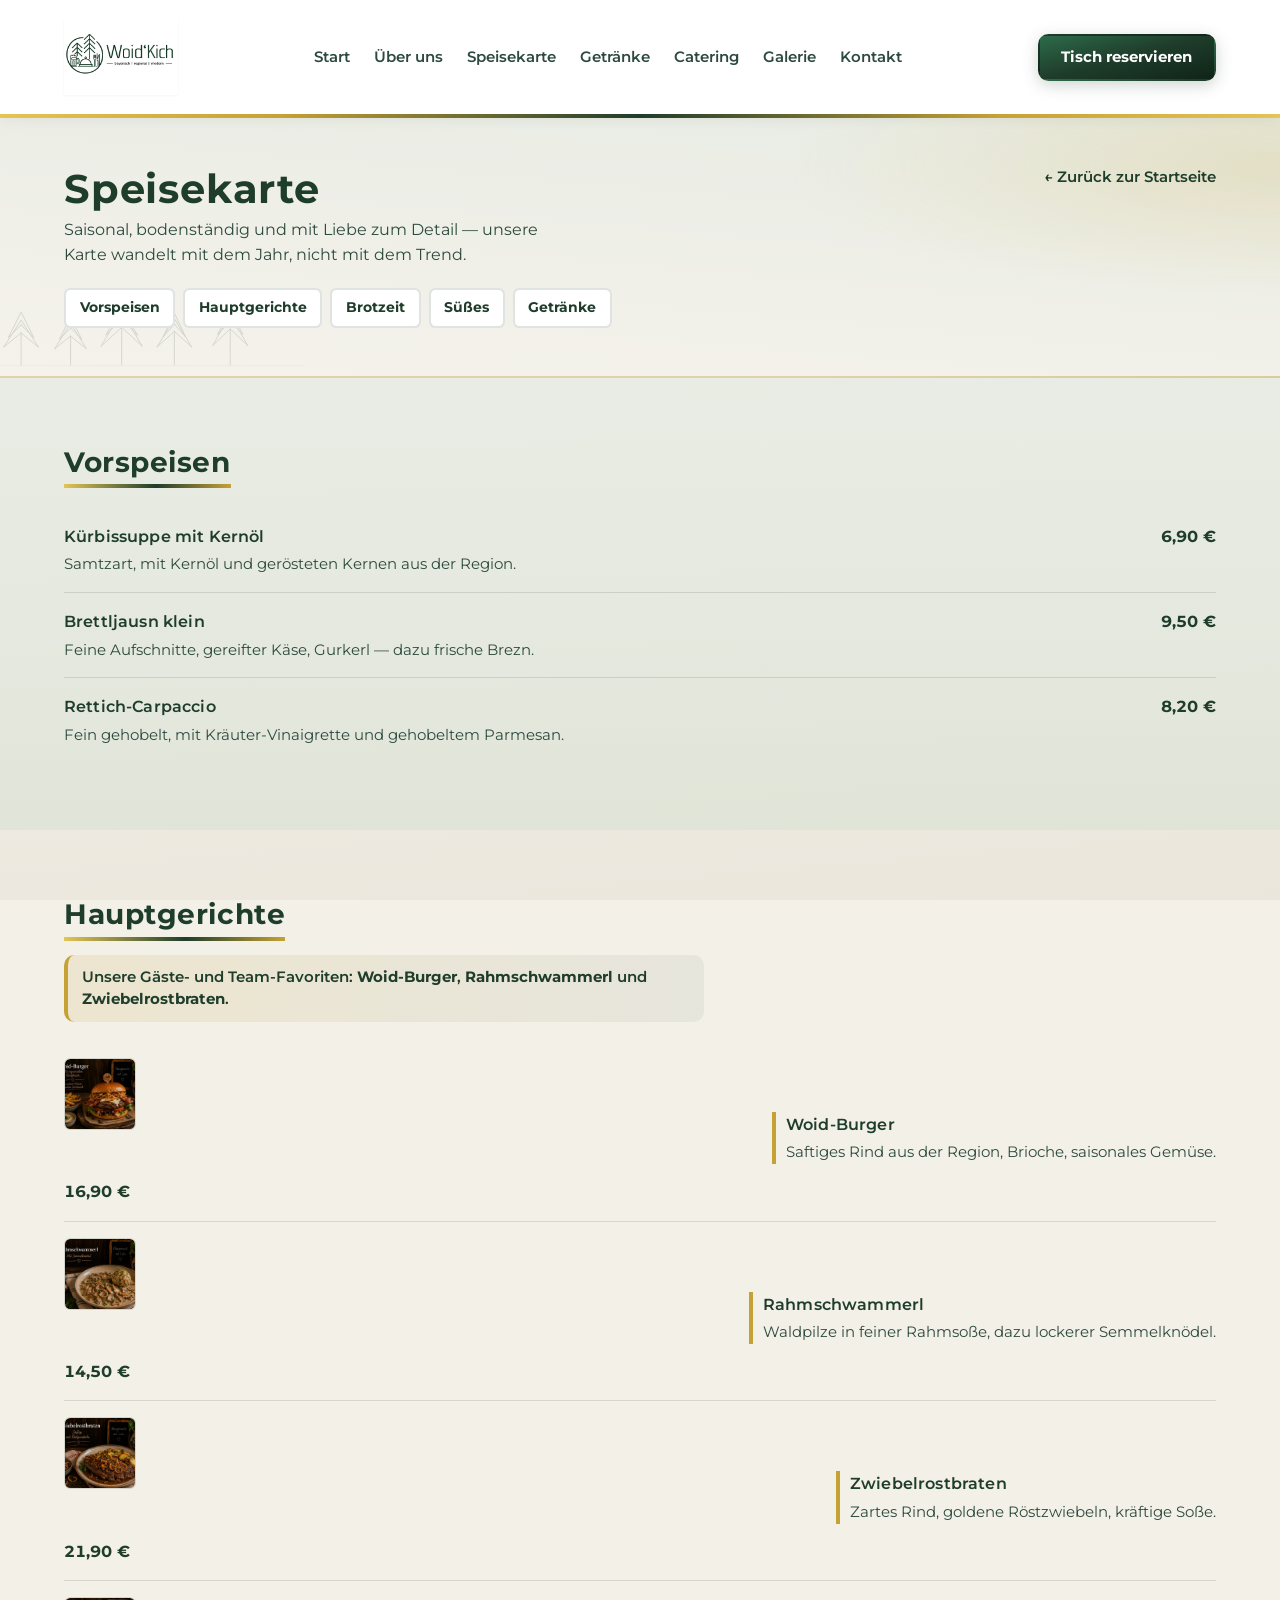
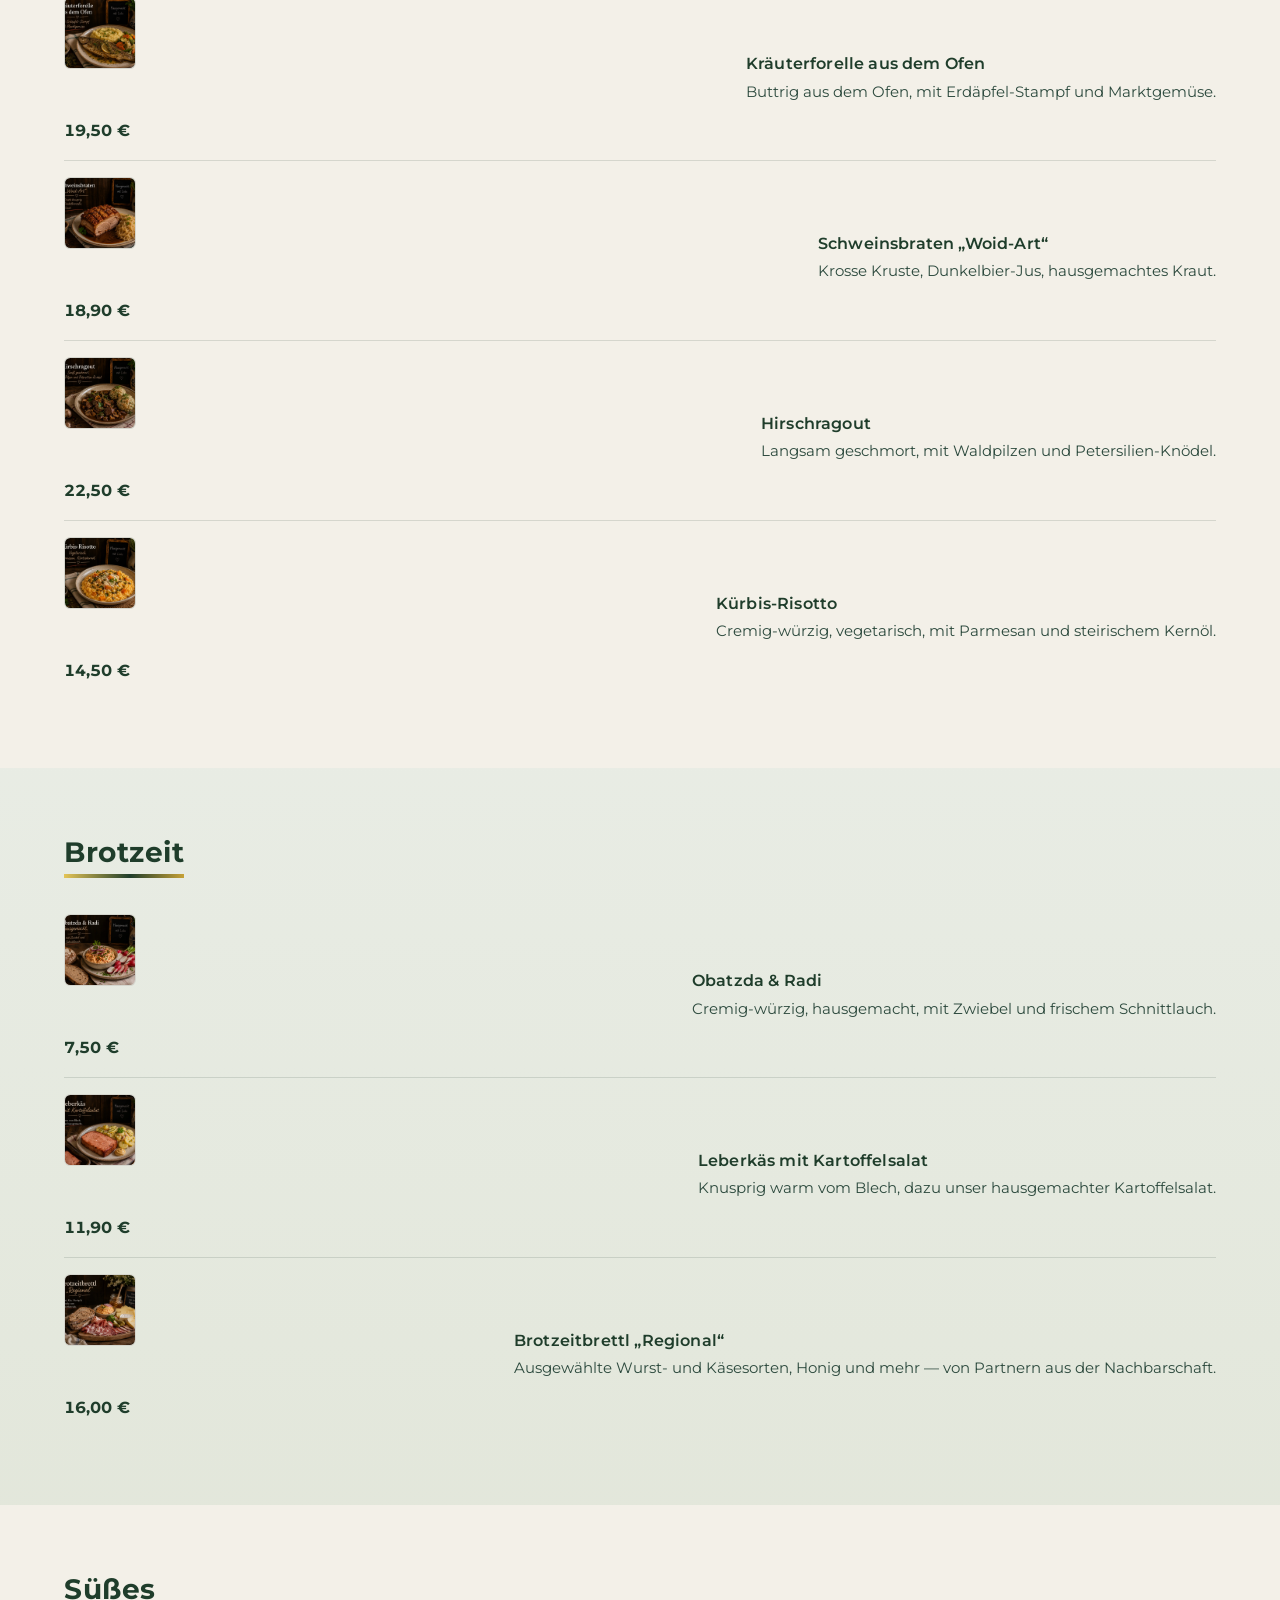
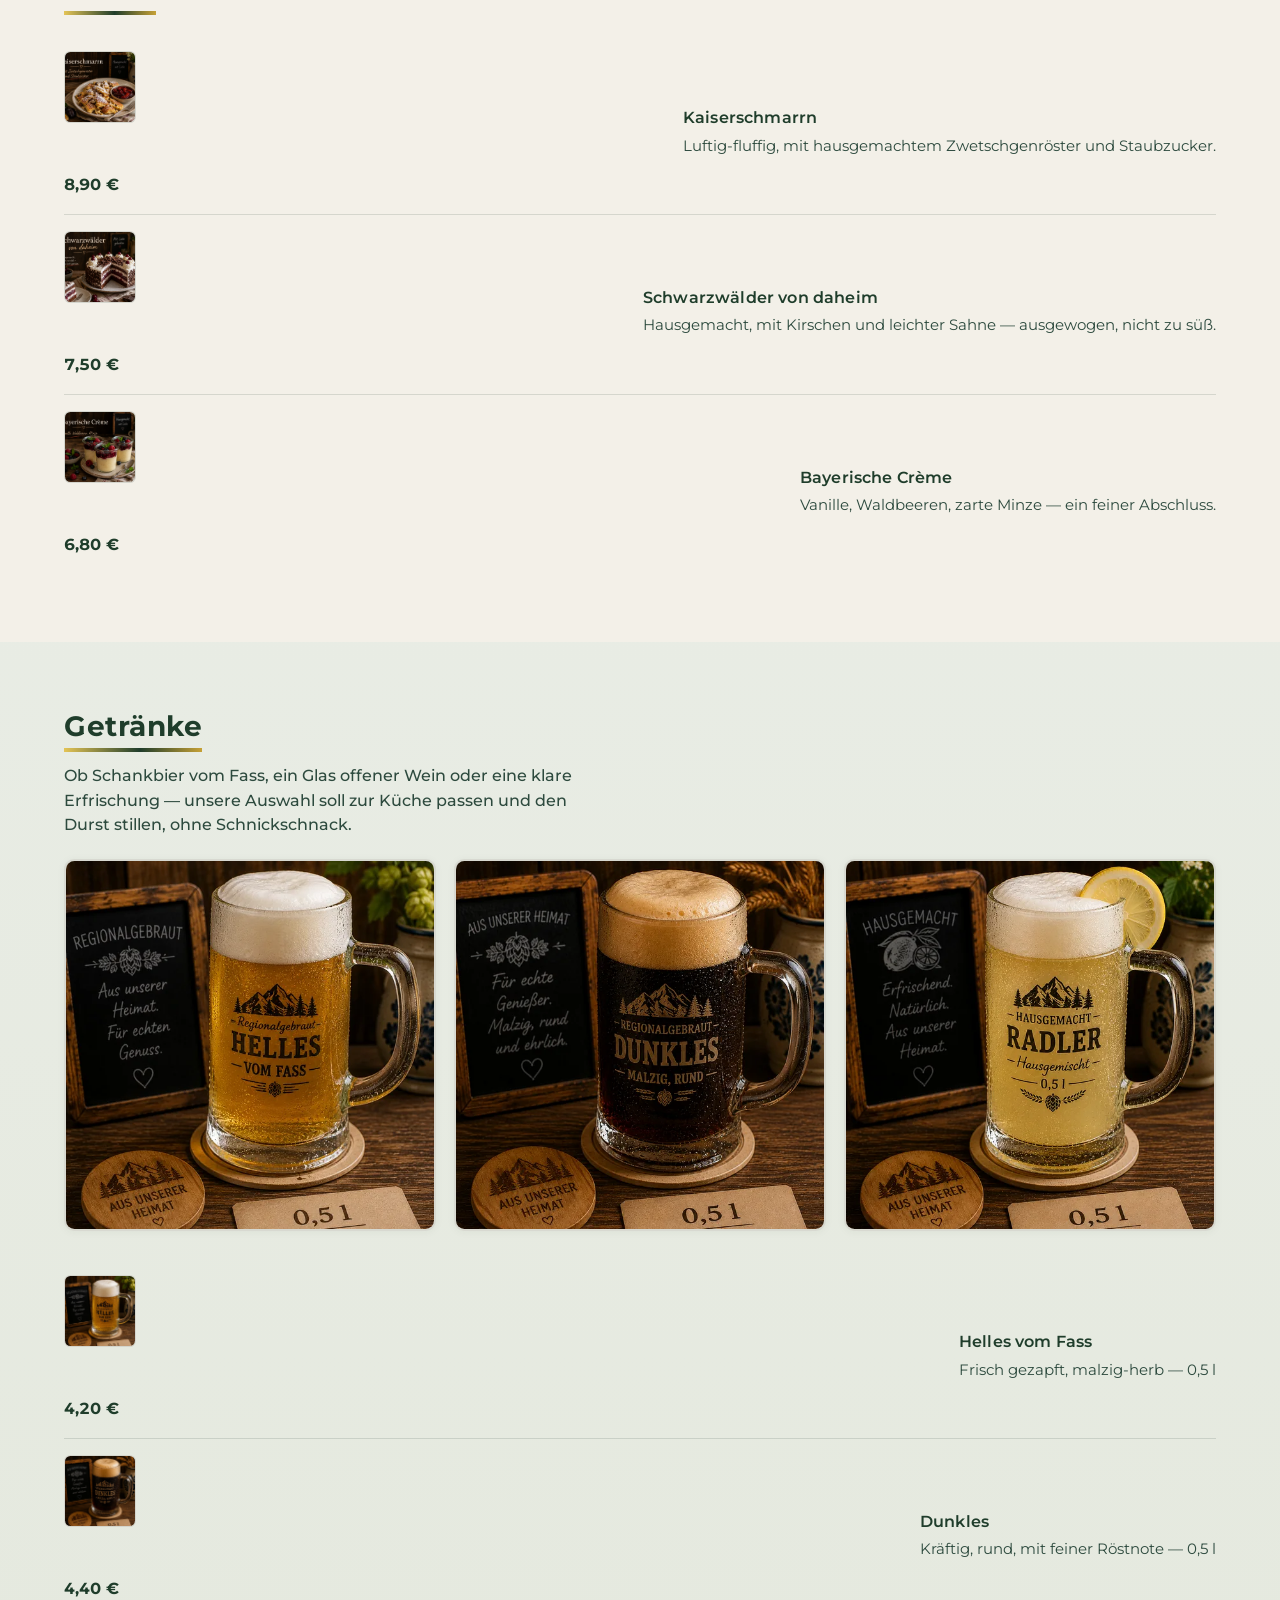
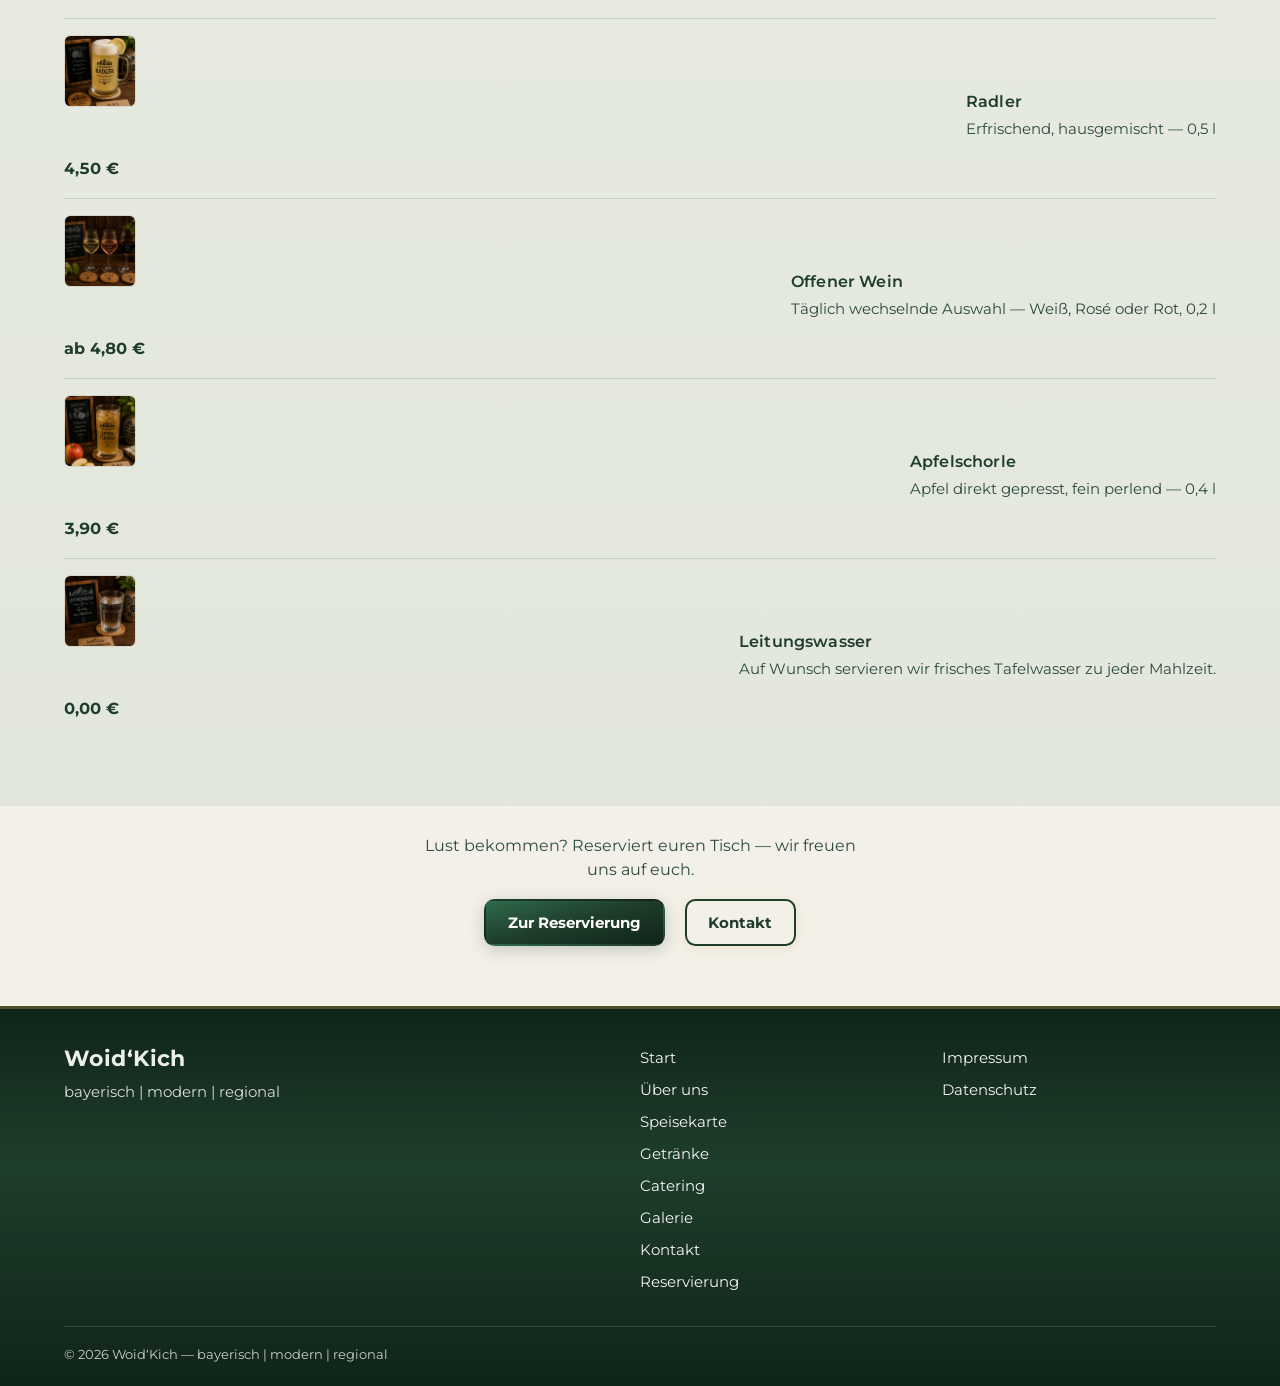
==== commit 4c305932: "Fix image paths and remove 404 asset requests" ====
--- a/speisekarte.html
+++ b/speisekarte.html
@@ -5,6 +5,7 @@
   <meta name="viewport" content="width=device-width, initial-scale=1">
   <meta name="description" content="Speisekarte Woid‘Kich — Vorspeisen, Hauptgerichte inkl. Woid‑Burger &amp; Zwiebelrostbraten, Brotzeit, Süßes, Getränke.">
   <title>Speisekarte — Woid‘Kich</title>
+  <link rel="icon" href="logo.png" type="image/png">
   <link rel="preconnect" href="https://fonts.googleapis.com">
   <link rel="preconnect" href="https://fonts.gstatic.com" crossorigin>
   <link href="https://fonts.googleapis.com/css2?family=Montserrat:wght@400;500;600;700&display=swap" rel="stylesheet">
@@ -125,7 +126,7 @@
           </div>
           <div class="menu-row menu-row--thumb">
             <div class="menu-row__thumb">
-              <img src="img/web/kraeuterforelle-aus-dem-ofen.webp" alt="" width="180" height="180" loading="lazy" decoding="async">
+              <img src="img/web/krauterforelle-aus-dem-ofen.webp" alt="" width="180" height="180" loading="lazy" decoding="async">
             </div>
             <div class="menu-row__info">
               <h3>Kräuterforelle aus dem Ofen</h3>
@@ -155,7 +156,7 @@
           </div>
           <div class="menu-row menu-row--thumb">
             <div class="menu-row__thumb">
-              <img src="img/web/kuerbis-risotto.webp" alt="" width="180" height="180" loading="lazy" decoding="async">
+              <img src="img/web/kurbis-risotto.webp" alt="" width="180" height="180" loading="lazy" decoding="async">
             </div>
             <div class="menu-row__info">
               <h3>Kürbis‑Risotto</h3>
@@ -183,7 +184,7 @@
           </div>
           <div class="menu-row menu-row--thumb">
             <div class="menu-row__thumb">
-              <img src="img/web/leberkaes-mit-kartoffelsalat.webp" alt="" width="180" height="180" loading="lazy" decoding="async">
+              <img src="img/web/leberkas-mit-kartoffelsalat.webp" alt="" width="180" height="180" loading="lazy" decoding="async">
             </div>
             <div class="menu-row__info">
               <h3>Leberkäs mit Kartoffelsalat</h3>
@@ -221,7 +222,7 @@
           </div>
           <div class="menu-row menu-row--thumb">
             <div class="menu-row__thumb">
-              <img src="img/web/schwarzwaelder.webp" alt="" width="180" height="180" loading="lazy" decoding="async">
+              <img src="img/web/schwarzwalder.webp" alt="" width="180" height="180" loading="lazy" decoding="async">
             </div>
             <div class="menu-row__info">
               <h3>Schwarzwälder von daheim</h3>
--- a/style.css
+++ b/style.css
@@ -17,9 +17,9 @@
   --radius-lg: 1rem;
   --radius-md: 0.65rem;
   --radius-sm: 0.4rem;
-  --shadow-soft: 0 1px 3px rgba(31, 61, 43, 0.07);
-  --shadow-lift: 0 14px 40px rgba(31, 61, 43, 0.14);
-  --shadow-btn: 0 6px 20px rgba(31, 61, 43, 0.28);
+  --shadow-soft: 0 1px 2px rgba(31, 61, 43, 0.06);
+  --shadow-lift: 0 8px 28px rgba(31, 61, 43, 0.1);
+  --shadow-btn: 0 4px 16px rgba(31, 61, 43, 0.22);
   --font-sans: "Montserrat", system-ui, -apple-system, "Segoe UI", Roboto, Ubuntu, Cantarell, "Noto Sans", sans-serif;
   /* Eine Familie: klar, modern, gut lesbar — kein Fraktur- / Serif-Spiel */
   --font-heading: var(--font-sans);
@@ -44,14 +44,9 @@
 }
 
 html {
-  scroll-behavior: smooth;
+  /* kein globales smooth: weniger Scroll-Jank, besseres INP auf schwächerer Hardware */
+  scroll-behavior: auto;
   overflow-x: clip;
-}
-
-@media (prefers-reduced-motion: reduce) {
-  html {
-    scroll-behavior: auto;
-  }
 }
 
 body {
@@ -62,10 +57,8 @@
   color: var(--color-text);
   background-color: #f3f0e8;
   background-image:
-    radial-gradient(ellipse 85% 55% at 12% 88%, rgba(31, 61, 43, 0.045), transparent 50%),
-    radial-gradient(ellipse 100% 80% at 100% 0%, rgba(198, 161, 54, 0.11), transparent 52%),
-    radial-gradient(ellipse 72% 58% at 0% 100%, rgba(31, 61, 43, 0.055), transparent 48%),
-    linear-gradient(175deg, #faf8f4 0%, var(--color-cream) 35%, #ebe6dc 100%);
+    radial-gradient(ellipse 90% 70% at 100% 0%, rgba(198, 161, 54, 0.09), transparent 50%),
+    linear-gradient(175deg, #faf8f4 0%, var(--color-cream) 40%, #ebe6dc 100%);
   background-attachment: fixed;
   overflow-x: clip;
 }
@@ -149,10 +142,9 @@
   position: sticky;
   top: 0;
   z-index: 1000;
-  background: rgba(255, 255, 255, 0.97);
-  backdrop-filter: blur(8px);
-  -webkit-backdrop-filter: blur(8px);
-  box-shadow: 0 6px 28px rgba(31, 61, 43, 0.08);
+  /* kein backdrop-filter: weniger GPU/Paint, bessere Mobile-Performance */
+  background: rgba(255, 255, 255, 0.98);
+  box-shadow: 0 2px 12px rgba(31, 61, 43, 0.06);
 }
 
 .site-header::after {
@@ -201,9 +193,7 @@
   max-width: min(88vw, 480px);
   object-fit: contain;
   object-position: left center;
-  /* Transparentes PNG: minimaler Kontur-Schatten, damit feine Linien auf Weiß lesbar bleiben */
-  filter: drop-shadow(0 1px 1px rgba(31, 61, 43, 0.07))
-    drop-shadow(0 2px 8px rgba(31, 61, 43, 0.06));
+  box-shadow: 0 1px 2px rgba(31, 61, 43, 0.05);
 }
 
 .logo-img[hidden] {
@@ -385,24 +375,24 @@
   cursor: pointer;
   text-decoration: none;
   transition:
-    background 0.25s var(--ease-out),
-    color 0.25s var(--ease-out),
-    border-color 0.25s var(--ease-out),
-    box-shadow 0.25s var(--ease-out),
-    transform 0.25s var(--ease-out);
+    background 0.2s var(--ease-out),
+    color 0.2s var(--ease-out),
+    border-color 0.2s var(--ease-out),
+    box-shadow 0.2s var(--ease-out),
+    transform 0.2s var(--ease-out);
 }
 
 .btn--primary {
-  background: linear-gradient(165deg, #2d6b4a 0%, var(--color-brand) 45%, var(--color-brand-deep) 100%);
+  background: linear-gradient(165deg, #2d6b4a 0%, var(--color-brand) 48%, var(--color-brand-deep) 100%);
   color: var(--color-white);
   box-shadow: var(--shadow-btn);
 }
 
 .btn--primary:hover {
-  background: linear-gradient(165deg, #368058 0%, var(--color-brand) 40%, var(--color-brand-deep) 100%);
+  background: linear-gradient(165deg, #368058 0%, var(--color-brand) 42%, var(--color-brand-deep) 100%);
   color: var(--color-white);
   text-decoration: none;
-  box-shadow: 0 10px 28px rgba(31, 61, 43, 0.38);
+  box-shadow: 0 6px 20px rgba(31, 61, 43, 0.28);
 }
 
 .btn--ghost {
@@ -422,7 +412,7 @@
 @media (prefers-reduced-motion: no-preference) {
   .btn--primary:hover,
   .btn--ghost:hover {
-    transform: translateY(-2px);
+    transform: translateY(-1px);
   }
 }
 
@@ -443,9 +433,8 @@
   padding: clamp(2.1rem, 5vw, 4.25rem) 0 calc(var(--space-section) * 0.92 + 0.25rem);
   overflow: hidden;
   background:
-    radial-gradient(ellipse 70% 50% at 15% 95%, rgba(31, 61, 43, 0.055), transparent 52%),
-    linear-gradient(118deg, rgba(31, 61, 43, 0.028) 0%, transparent 44%),
-    linear-gradient(165deg, #faf8f3 0%, var(--color-muted) 42%, #d8e2d4 72%, var(--color-cream) 100%);
+    radial-gradient(ellipse 72% 55% at 12% 92%, rgba(31, 61, 43, 0.045), transparent 50%),
+    linear-gradient(165deg, #faf8f3 0%, var(--color-muted) 48%, #dde6d8 100%);
 }
 
 .hero::before {
@@ -468,8 +457,7 @@
   width: min(72vw, 440px);
   height: clamp(100px, 22vw, 168px);
   background: url("img/trees-hero.svg") no-repeat left bottom / contain;
-  opacity: 0.24;
-  filter: drop-shadow(0 10px 24px rgba(31, 61, 43, 0.08));
+  opacity: 0.22;
   pointer-events: none;
   z-index: 0;
 }
@@ -497,7 +485,7 @@
   width: 5px;
   border-radius: 3px;
   background: linear-gradient(180deg, var(--color-gold-bright), var(--color-brand));
-  box-shadow: 0 0 20px rgba(198, 161, 54, 0.45);
+  box-shadow: 0 0 12px rgba(198, 161, 54, 0.22);
 }
 
 .hero__eyebrow {
@@ -508,7 +496,7 @@
   color: var(--color-brand);
   margin: 0 0 0.4rem;
   letter-spacing: -0.03em;
-  text-shadow: 0 1px 0 rgba(255, 255, 255, 0.4), 0 6px 24px rgba(31, 61, 43, 0.06);
+  text-shadow: 0 1px 0 rgba(255, 255, 255, 0.35);
 }
 
 .hero__tagline {
@@ -557,12 +545,15 @@
 .hero__visual {
   border-radius: calc(var(--radius-lg) + 4px);
   overflow: hidden;
-  border: 3px solid var(--color-gold);
-  box-shadow: var(--shadow-lift), 0 0 0 1px rgba(31, 61, 43, 0.06);
-  aspect-ratio: 4 / 3;
-  background:
-    linear-gradient(145deg, rgba(198, 161, 54, 0.18) 0%, transparent 45%),
-    linear-gradient(135deg, #143d28 0%, var(--color-brand) 38%, #2d6b4a 72%, var(--color-brand-deep) 100%);
+  border: 2px solid var(--color-gold);
+  box-shadow: var(--shadow-lift), 0 0 0 1px rgba(31, 61, 43, 0.05);
+  /* 3:2-Rahmen (Hero-Bild: schweinsbraten-woid-art.webp o. ä.) — gleiche Ratio = weniger CLS */
+  aspect-ratio: 3 / 2;
+  width: 100%;
+  max-width: 100%;
+  /* Reservierter Platz bis Hero-WebP geladen */
+  min-height: 0;
+  background: linear-gradient(145deg, rgba(31, 61, 43, 0.12), var(--color-brand-deep));
   position: relative;
 }
 
@@ -581,8 +572,7 @@
   position: absolute;
   inset: 0;
   z-index: 1;
-  background: radial-gradient(circle at 28% 18%, rgba(255, 255, 255, 0.28), transparent 42%),
-    radial-gradient(circle at 72% 82%, rgba(0, 0, 0, 0.22), transparent 42%);
+  background: radial-gradient(circle at 30% 20%, rgba(255, 255, 255, 0.18), transparent 48%);
   pointer-events: none;
 }
 
@@ -626,8 +616,7 @@
 
   .hero__visual {
     order: -1;
-    max-height: 240px;
-    aspect-ratio: 16 / 10;
+    aspect-ratio: 3 / 2;
   }
 
   .hero__visual.media-missing {
@@ -734,8 +723,8 @@
 
 @media (prefers-reduced-motion: no-preference) {
   .value-card:hover {
-    box-shadow: var(--shadow-lift);
-    transform: translateY(-3px);
+    box-shadow: 0 6px 20px rgba(31, 61, 43, 0.08);
+    transform: translateY(-2px);
   }
 }
 
@@ -778,17 +767,18 @@
   box-shadow: var(--shadow-soft);
   display: flex;
   flex-direction: column;
+  min-height: 100%;
   transition:
-    box-shadow 0.26s var(--ease-out),
-    transform 0.26s var(--ease-out),
-    border-color 0.26s var(--ease-out);
+    box-shadow 0.22s var(--ease-out),
+    transform 0.22s var(--ease-out),
+    border-color 0.22s var(--ease-out);
 }
 
 @media (prefers-reduced-motion: no-preference) {
   .card-dish:hover {
-    transform: translateY(-4px);
-    box-shadow: 0 10px 32px rgba(31, 61, 43, 0.1);
-    border-color: rgba(198, 161, 54, 0.45);
+    transform: translateY(-2px);
+    box-shadow: 0 6px 22px rgba(31, 61, 43, 0.09);
+    border-color: rgba(198, 161, 54, 0.4);
   }
 }
 
@@ -805,10 +795,8 @@
   width: 100%;
   height: 100%;
   object-fit: cover;
-  object-position: 50% 42%;
+  object-position: 50% 40%;
   display: block;
-  transform: scale(1.02);
-  transform-origin: center 40%;
 }
 
 .card-dish__img.media-missing {
@@ -861,7 +849,7 @@
 
 .card-dish--featured {
   border: 2px solid var(--color-brand);
-  box-shadow: 0 6px 28px rgba(31, 61, 43, 0.12), 0 0 0 1px rgba(198, 161, 54, 0.28);
+  box-shadow: 0 4px 18px rgba(31, 61, 43, 0.09), 0 0 0 1px rgba(198, 161, 54, 0.22);
 }
 
 .card-dish--featured .card-dish__img {
@@ -869,8 +857,7 @@
 }
 
 .getraenke-teaser {
-  background: linear-gradient(135deg, rgba(255, 255, 255, 0.97), rgba(232, 236, 228, 0.95)),
-    radial-gradient(ellipse 90% 120% at 0% 50%, rgba(198, 161, 54, 0.16), transparent 55%);
+  background: linear-gradient(135deg, rgba(255, 255, 255, 0.98), rgba(232, 236, 228, 0.92));
   border-block: 2px solid rgba(198, 161, 54, 0.35);
 }
 
@@ -980,7 +967,7 @@
     border-style: solid;
     border-color: rgba(198, 161, 54, 0.65);
     box-shadow: var(--shadow-soft);
-    transform: translateY(-2px);
+    transform: translateY(-1px);
   }
 }
 
@@ -995,9 +982,7 @@
 
 /* ——— Catering & Events ——— */
 .catering {
-  background:
-    linear-gradient(180deg, rgba(255, 255, 255, 0.94) 0%, rgba(236, 240, 232, 0.88) 100%),
-    radial-gradient(ellipse 55% 70% at 8% 45%, rgba(31, 61, 43, 0.04), transparent 58%);
+  background: linear-gradient(180deg, rgba(255, 255, 255, 0.96) 0%, rgba(236, 240, 232, 0.9) 100%);
 }
 
 .catering__grid {
@@ -1011,19 +996,19 @@
   position: relative;
   border-radius: var(--radius-lg);
   border: 1px solid rgba(31, 61, 43, 0.1);
-  aspect-ratio: 1 / 1;
-  max-height: min(42vw, 15.5rem);
+  aspect-ratio: 3 / 2;
+  max-height: min(38vw, 14rem);
   min-height: 0;
   overflow: hidden;
   background: var(--media-fallback-soft);
-  box-shadow: 0 2px 14px rgba(31, 61, 43, 0.06), inset 0 0 0 1px rgba(255, 255, 255, 0.45);
+  box-shadow: 0 2px 10px rgba(31, 61, 43, 0.05), inset 0 0 0 1px rgba(255, 255, 255, 0.45);
 }
 
 .catering__visual img {
   width: 100%;
   height: 100%;
   object-fit: cover;
-  object-position: 50% 45%;
+  object-position: 50% 38%;
   display: block;
 }
 
@@ -1069,8 +1054,8 @@
 
   .catering__visual {
     max-height: 12rem;
-    aspect-ratio: 16 / 9;
-    max-width: 20rem;
+    aspect-ratio: 3 / 2;
+    max-width: min(20rem, 100%);
     margin-inline: auto;
   }
 
@@ -1085,6 +1070,7 @@
   display: grid;
   grid-template-columns: repeat(7, minmax(0, 1fr));
   gap: 0.65rem;
+  overscroll-behavior-x: contain;
 }
 
 .gallery-item {
@@ -1096,9 +1082,8 @@
   min-height: 4rem;
   background: var(--media-fallback-soft);
   transition:
-    transform 0.28s var(--ease-out),
-    box-shadow 0.28s var(--ease-out),
-    border-color 0.28s var(--ease-out);
+    box-shadow 0.22s var(--ease-out),
+    border-color 0.22s var(--ease-out);
 }
 
 .gallery-item.media-missing {
@@ -1107,9 +1092,8 @@
 
 @media (prefers-reduced-motion: no-preference) {
   .gallery-item:hover {
-    transform: scale(1.02);
-    box-shadow: 0 8px 26px rgba(31, 61, 43, 0.1);
-    border-color: rgba(198, 161, 54, 0.42);
+    box-shadow: 0 4px 16px rgba(31, 61, 43, 0.08);
+    border-color: rgba(198, 161, 54, 0.4);
     z-index: 1;
   }
 }
@@ -1120,7 +1104,7 @@
   width: 100%;
   height: 100%;
   object-fit: cover;
-  object-position: 50% 42%;
+  object-position: 50% 38%;
   display: block;
   z-index: 1;
 }
@@ -1178,11 +1162,11 @@
   background: var(--color-white);
   border: 1px solid rgba(31, 61, 43, 0.1);
   border-radius: calc(var(--radius-lg) + 4px);
-  padding: clamp(1.65rem, 4vw, 2.65rem);
+  padding: clamp(1.5rem, 3.5vw, 2.35rem);
   box-shadow:
     0 1px 0 rgba(255, 255, 255, 0.85) inset,
-    0 2px 16px rgba(31, 61, 43, 0.06),
-    0 12px 40px rgba(31, 61, 43, 0.05);
+    0 2px 12px rgba(31, 61, 43, 0.05),
+    0 8px 28px rgba(31, 61, 43, 0.04);
   overflow: hidden;
 }
 
@@ -1409,7 +1393,7 @@
   border: 1px solid var(--color-border);
   border-radius: var(--radius-lg);
   padding: clamp(1.25rem, 3vw, 2rem);
-  box-shadow: 0 2px 14px rgba(31, 61, 43, 0.06), 0 10px 36px rgba(31, 61, 43, 0.07);
+  box-shadow: 0 2px 10px rgba(31, 61, 43, 0.05), 0 6px 24px rgba(31, 61, 43, 0.05);
   max-width: 38rem;
   border-top: 4px solid var(--color-gold);
 }
@@ -1519,12 +1503,11 @@
 
 /* ——— Footer & Legal ——— */
 .site-footer {
-  background: radial-gradient(ellipse 80% 120% at 50% 0%, rgba(198, 161, 54, 0.15), transparent 55%),
-    linear-gradient(180deg, var(--color-brand-deep) 0%, var(--color-brand) 45%, var(--color-brand-deep) 100%);
+  background: linear-gradient(180deg, var(--color-brand-deep) 0%, var(--color-brand) 42%, var(--color-brand-deep) 100%);
   color: rgba(255, 255, 255, 0.92);
-  padding: clamp(2rem, 4.5vw, 3.25rem) 0 1.75rem;
+  padding: clamp(1.65rem, 3.5vw, 2.5rem) 0 1.35rem;
   margin-top: 0;
-  box-shadow: inset 0 4px 0 rgba(228, 196, 86, 0.32);
+  box-shadow: inset 0 3px 0 rgba(228, 196, 86, 0.28);
 }
 
 .site-footer a {
@@ -1540,8 +1523,8 @@
 .footer-grid {
   display: grid;
   grid-template-columns: 2fr 1fr 1fr;
-  gap: 2rem;
-  padding-bottom: 2rem;
+  gap: clamp(1.25rem, 3vw, 1.75rem);
+  padding-bottom: 1.5rem;
   border-bottom: 1px solid rgba(255, 255, 255, 0.15);
 }
 
@@ -1575,8 +1558,8 @@
 }
 
 .footer-copy {
-  padding-top: 1.5rem;
-  font-size: 0.85rem;
+  padding-top: 1.1rem;
+  font-size: 0.82rem;
   opacity: 0.85;
   margin: 0;
 }
@@ -1630,7 +1613,6 @@
   height: clamp(72px, 16vw, 120px);
   background: url("img/trees-hero.svg") no-repeat left bottom / contain;
   opacity: 0.16;
-  filter: drop-shadow(0 8px 20px rgba(31, 61, 43, 0.06));
   pointer-events: none;
   z-index: 0;
 }
@@ -1757,7 +1739,7 @@
   width: 100%;
   height: 100%;
   object-fit: cover;
-  object-position: 50% 42%;
+  object-position: 50% 38%;
   display: block;
 }
 
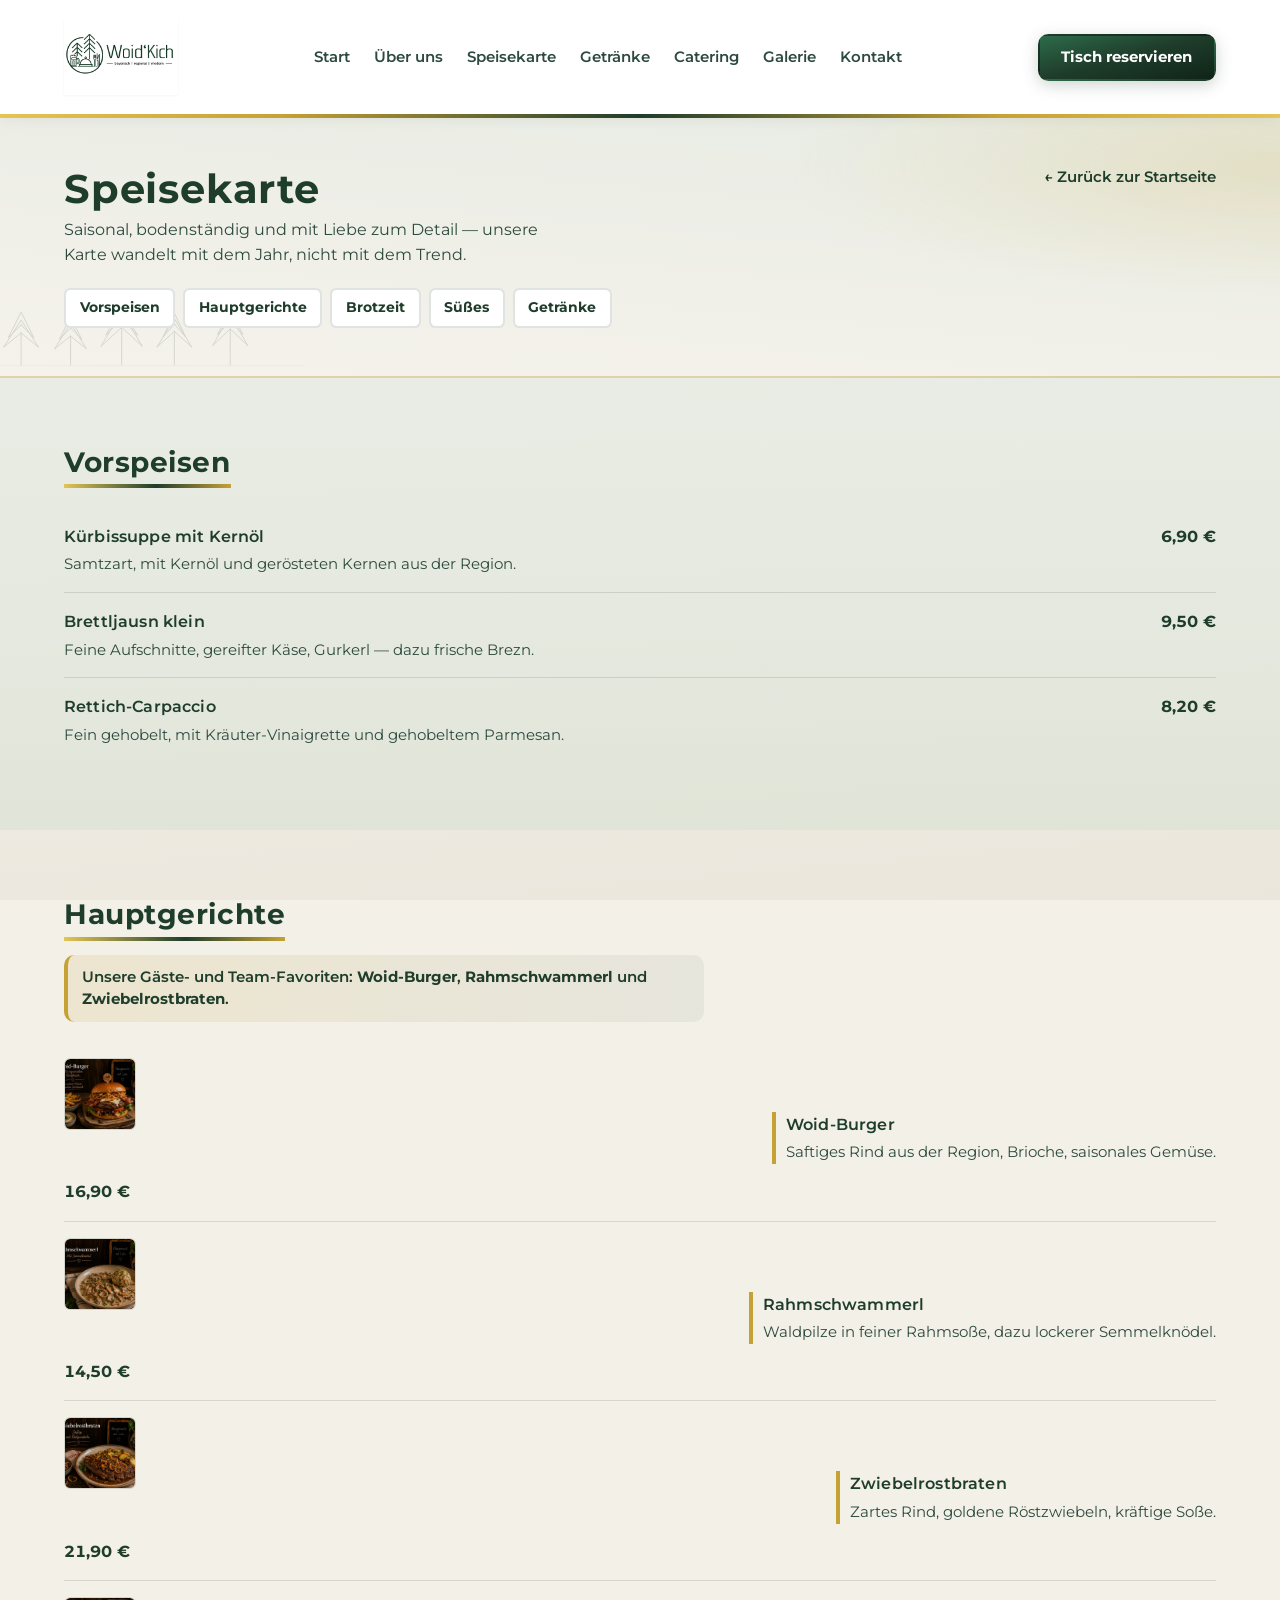
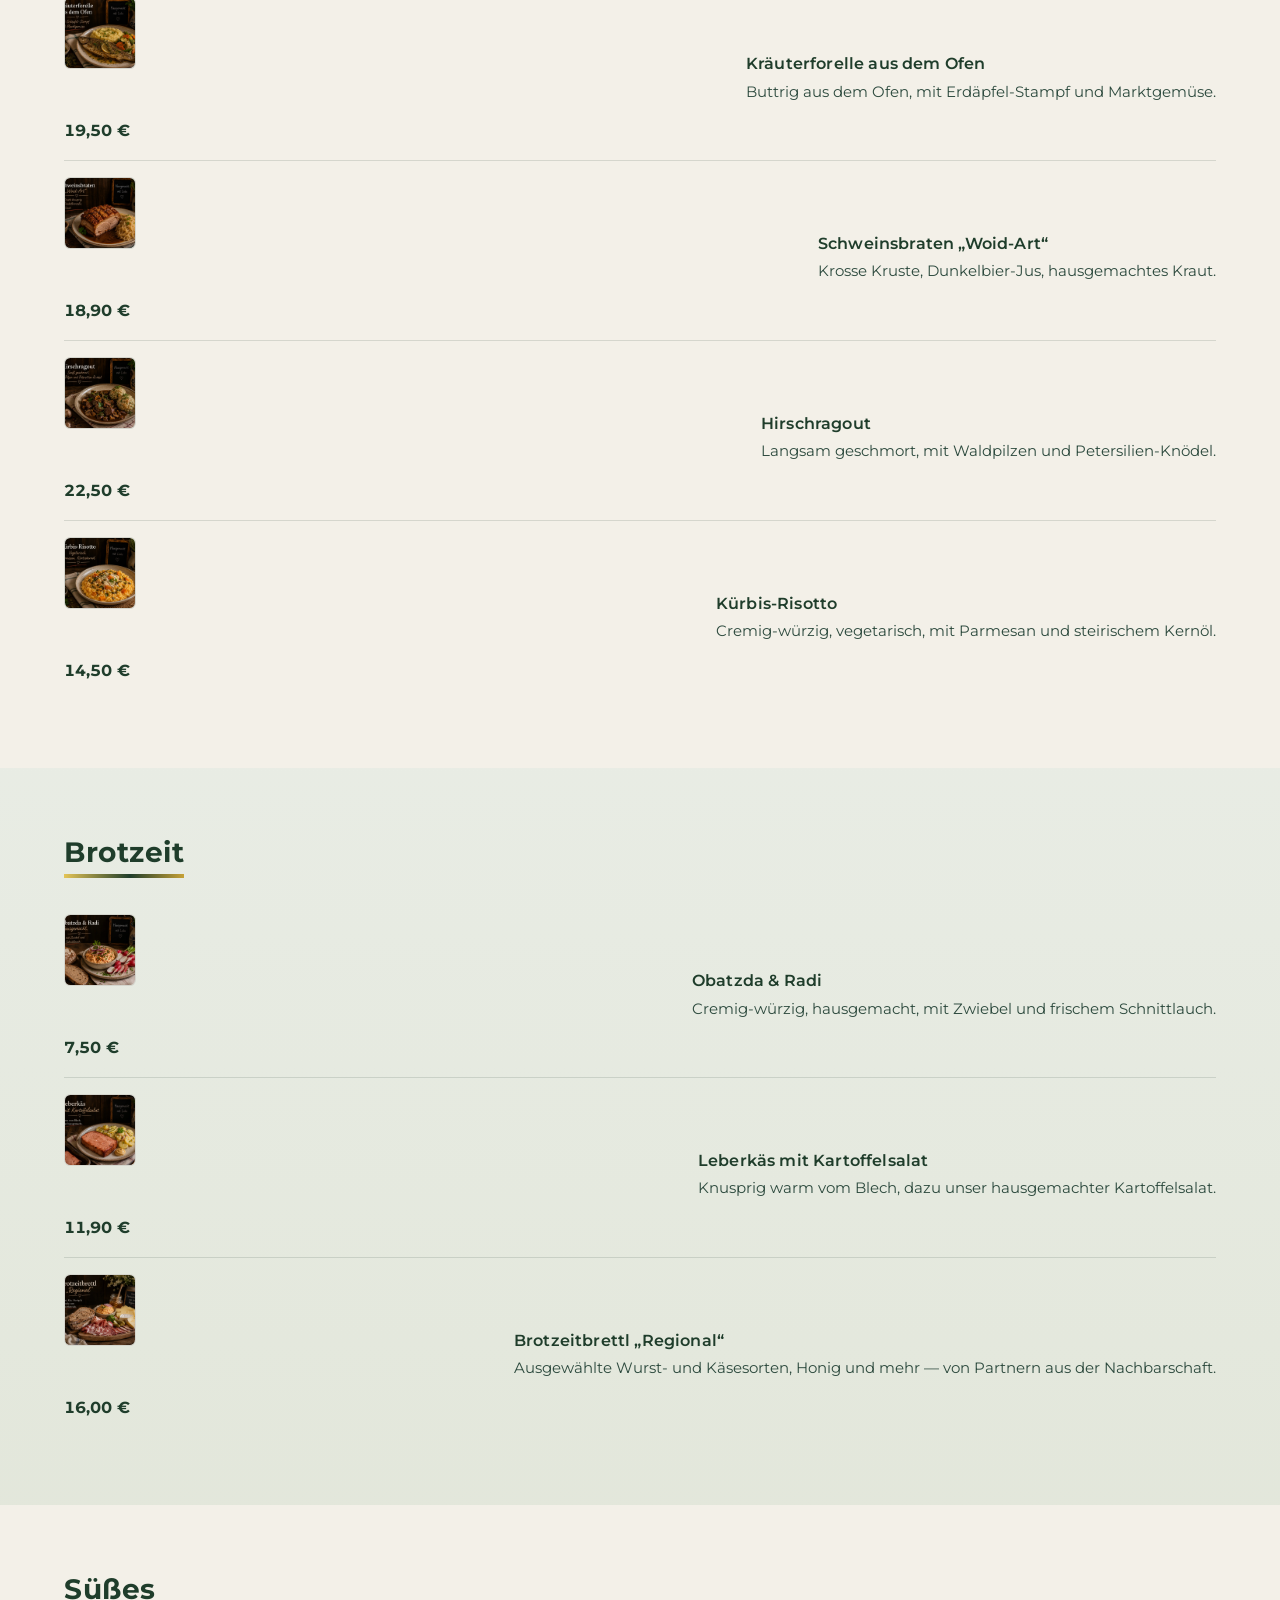
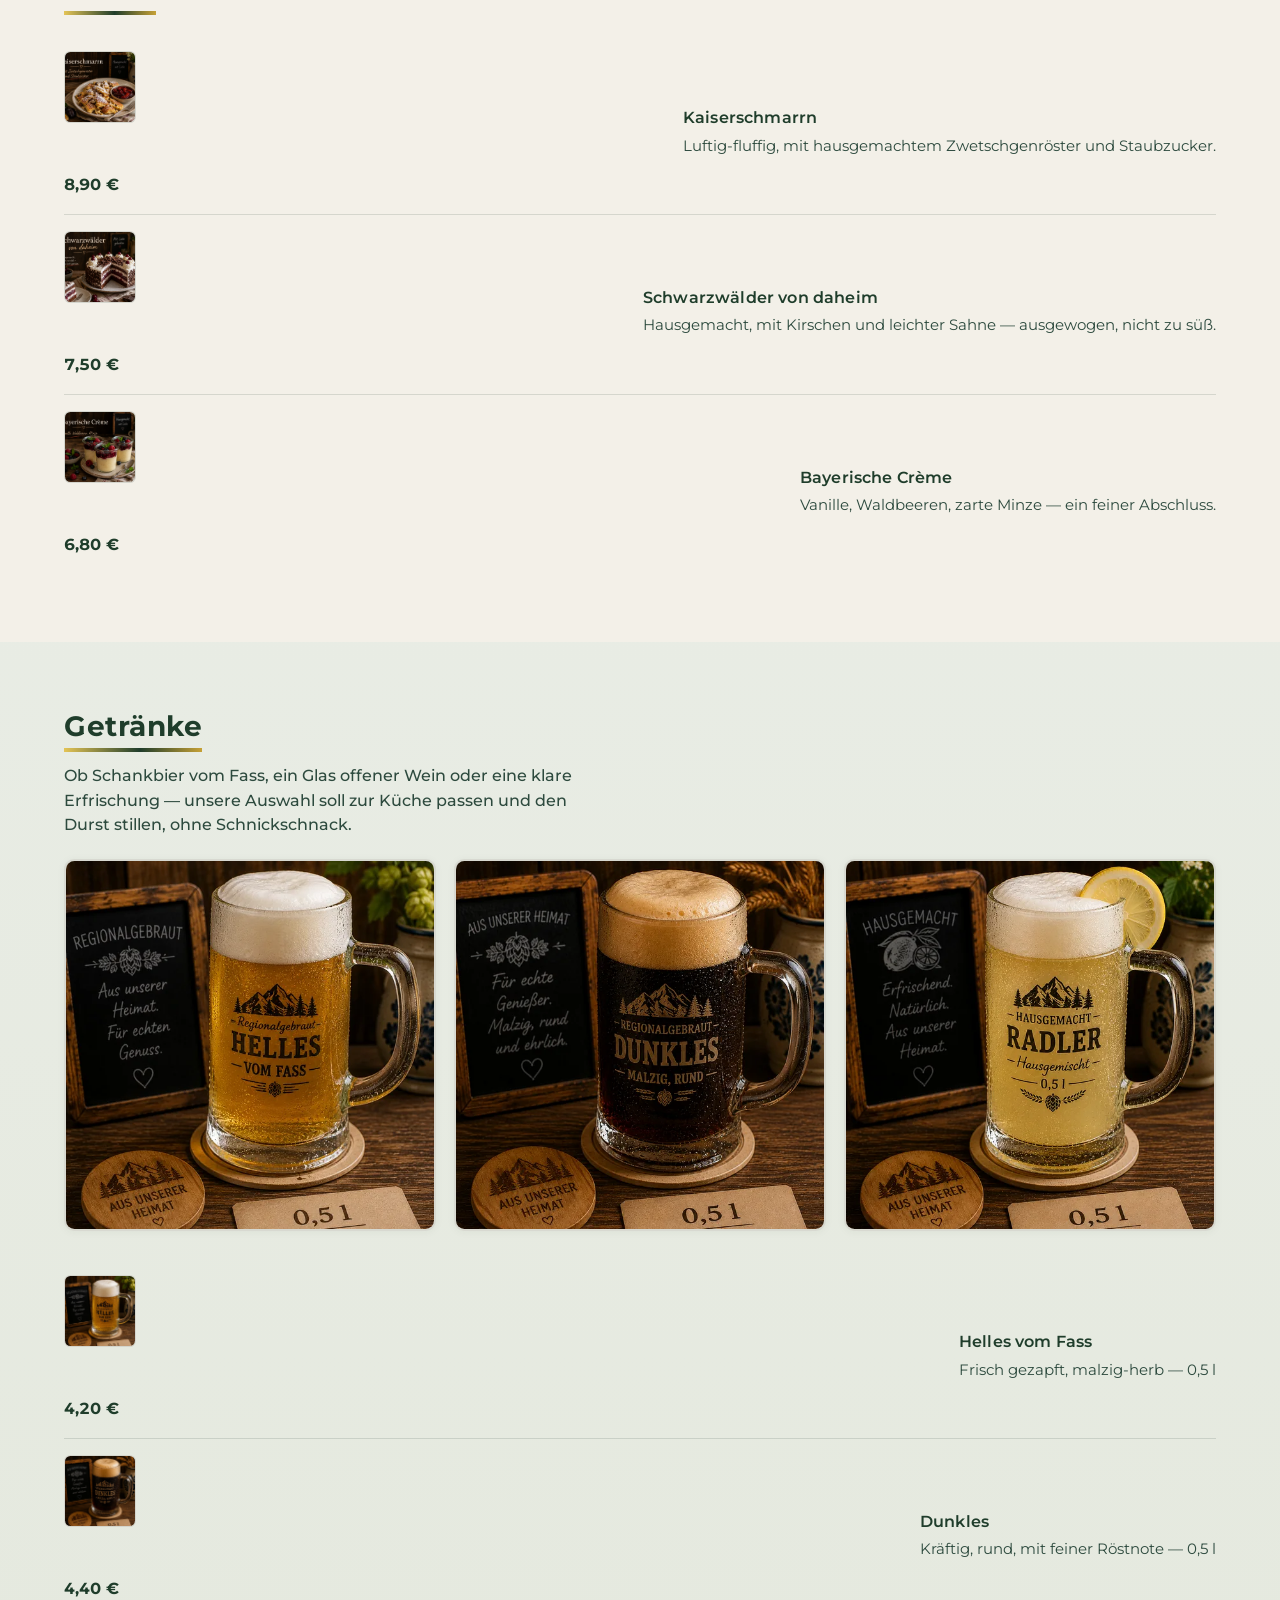
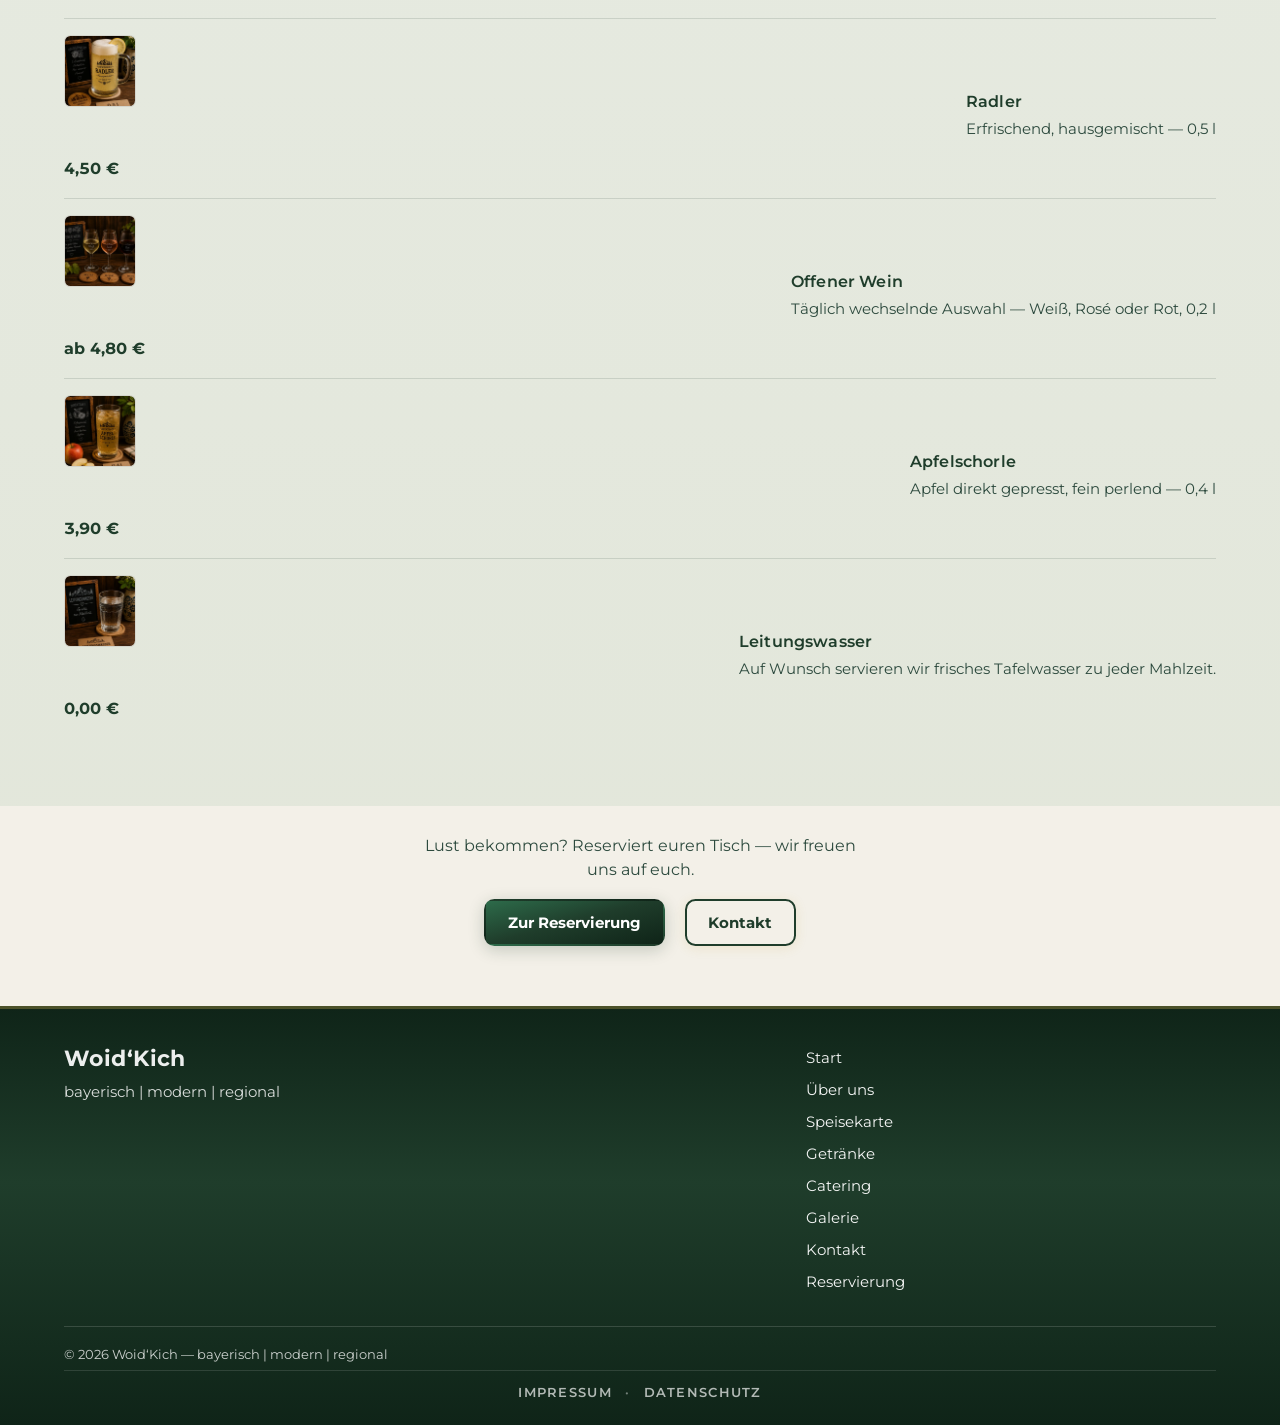
==== commit d59ffb29: "Add legal placeholder pages" ====
--- a/speisekarte.html
+++ b/speisekarte.html
@@ -353,15 +353,16 @@
           <li><a href="index.html#reservierung">Reservierung</a></li>
         </ul>
       </div>
-      <div>
-        <ul class="footer-nav">
-          <li><a href="index.html#impressum">Impressum</a></li>
-          <li><a href="index.html#datenschutz">Datenschutz</a></li>
-        </ul>
-      </div>
     </div>
     <div class="container">
       <p class="footer-copy">© 2026 Woid‘Kich — bayerisch | modern | regional</p>
+    </div>
+    <div class="container footer-legal-brief">
+      <p class="footer-legal-brief__nav">
+        <a href="index.html#impressum">Impressum</a>
+        <span class="footer-legal-brief__sep" aria-hidden="true">·</span>
+        <a href="index.html#datenschutz">Datenschutz</a>
+      </p>
     </div>
   </footer>
 
--- a/style.css
+++ b/style.css
@@ -1346,25 +1346,78 @@
   text-align: center;
 }
 
-.map-placeholder {
+/* ——— Kontakt: OpenStreetMap-Embed ——— */
+.map-card {
+  width: 100%;
+  max-width: 100%;
+  display: flex;
+  flex-direction: column;
+  gap: 0.55rem;
+}
+
+.map-card__frame {
+  position: relative;
+  width: 100%;
+  height: 320px;
   border-radius: var(--radius-lg);
   border: 1px solid var(--color-border);
-  aspect-ratio: 16 / 11;
-  background: repeating-linear-gradient(
-      -45deg,
-      var(--color-muted),
-      var(--color-muted) 8px,
-      rgba(31, 61, 43, 0.06) 8px,
-      rgba(31, 61, 43, 0.06) 16px
-    ),
-    var(--color-muted);
-  display: flex;
+  overflow: hidden;
+  box-shadow: 0 2px 10px rgba(31, 61, 43, 0.06), 0 1px 0 rgba(255, 255, 255, 0.75) inset;
+  background: var(--color-muted);
+}
+
+.map-card__embed {
+  position: absolute;
+  inset: 0;
+  width: 100%;
+  height: 100%;
+  border: 0;
+  display: block;
+}
+
+.map-card__fallback {
+  display: none;
+  position: absolute;
+  inset: 0;
+  z-index: 2;
+  margin: 0;
+  padding: 1rem 1.25rem;
   align-items: center;
   justify-content: center;
+  text-align: center;
+  font-size: 0.9rem;
+  line-height: 1.5;
   color: var(--color-text-soft);
-  font-size: 0.9rem;
-  text-align: center;
-  padding: 1rem;
+  background: rgba(245, 242, 235, 0.97);
+  border-radius: inherit;
+}
+
+.map-card--show-fallback .map-card__fallback {
+  display: flex;
+}
+
+.map-card--show-fallback .map-card__embed {
+  visibility: hidden;
+  pointer-events: none;
+}
+
+.map-card__link {
+  align-self: flex-start;
+  font-size: 0.86rem;
+  font-weight: 600;
+  color: var(--color-brand);
+  text-decoration: underline;
+  text-underline-offset: 0.12em;
+}
+
+.map-card__link:hover {
+  color: var(--color-brand-hover);
+}
+
+@media (max-width: 768px) {
+  .map-card__frame {
+    height: 240px;
+  }
 }
 
 @media (max-width: 768px) {
@@ -1522,7 +1575,7 @@
 
 .footer-grid {
   display: grid;
-  grid-template-columns: 2fr 1fr 1fr;
+  grid-template-columns: 2fr 1.15fr;
   gap: clamp(1.25rem, 3vw, 1.75rem);
   padding-bottom: 1.5rem;
   border-bottom: 1px solid rgba(255, 255, 255, 0.15);
@@ -1564,33 +1617,189 @@
   margin: 0;
 }
 
+/* ——— Footer: Impressum / Datenschutz (Accordion) ——— */
+.footer-legal {
+  border-top: 1px solid rgba(255, 255, 255, 0.12);
+  margin-top: 0.35rem;
+  padding: 0.65rem 0 0.25rem;
+}
+
+.footer-legal__toggles {
+  display: flex;
+  flex-wrap: wrap;
+  align-items: center;
+  justify-content: center;
+  gap: 0.35rem 1.35rem;
+  padding-bottom: 0.35rem;
+}
+
+.footer-legal__toggle {
+  margin: 0;
+  padding: 0.4rem 0.65rem;
+  font: inherit;
+  font-size: 0.8rem;
+  font-weight: 600;
+  letter-spacing: 0.12em;
+  text-transform: uppercase;
+  color: rgba(255, 255, 255, 0.62);
+  background: transparent;
+  border: none;
+  border-radius: var(--radius-sm);
+  cursor: pointer;
+  transition:
+    color 0.2s ease,
+    background 0.2s ease,
+    transform 0.2s ease;
+}
+
+.footer-legal__toggle:hover {
+  color: rgba(255, 255, 255, 0.95);
+  background: rgba(255, 255, 255, 0.07);
+}
+
+.footer-legal__toggle[aria-expanded="true"] {
+  color: var(--color-gold-bright);
+  background: rgba(255, 255, 255, 0.06);
+}
+
+@media (prefers-reduced-motion: no-preference) {
+  .footer-legal__toggle:active {
+    transform: scale(0.98);
+  }
+}
+
+.footer-legal__panel {
+  display: grid;
+  grid-template-rows: 0fr;
+  transition: grid-template-rows 0.32s cubic-bezier(0.22, 1, 0.36, 1);
+  border-top: 1px solid transparent;
+}
+
+.footer-legal__panel.is-open {
+  grid-template-rows: 1fr;
+  border-top-color: rgba(255, 255, 255, 0.1);
+}
+
+.footer-legal__panel-inner {
+  min-height: 0;
+  overflow: hidden;
+  background: rgba(0, 0, 0, 0.14);
+}
+
+.footer-legal__content {
+  max-width: 42rem;
+  margin-inline: auto;
+  padding: 1.15rem 0 1.5rem;
+  font-size: 0.86rem;
+  line-height: 1.62;
+  color: rgba(255, 255, 255, 0.86);
+}
+
+.footer-legal__title {
+  font-family: var(--font-sans);
+  margin: 0 0 0.65rem;
+  font-size: 1.05rem;
+  font-weight: 700;
+  letter-spacing: 0.02em;
+  color: rgba(255, 255, 255, 0.98);
+}
+
+.footer-legal__hint {
+  margin: 0 0 1rem;
+  font-size: 0.8rem;
+  font-weight: 500;
+  color: rgba(255, 255, 255, 0.62);
+  line-height: 1.55;
+}
+
+.footer-legal__hint--final {
+  margin-top: 1.1rem;
+  margin-bottom: 0;
+  padding-top: 0.85rem;
+  border-top: 1px solid rgba(255, 255, 255, 0.1);
+}
+
+.footer-legal__block {
+  margin: 0 0 0.85rem;
+}
+
+.footer-legal__block strong {
+  display: inline-block;
+  margin-bottom: 0.2rem;
+  font-weight: 700;
+  color: rgba(255, 255, 255, 0.94);
+}
+
+.footer-legal__list {
+  margin: 0 0 0.5rem;
+  padding-left: 1.15rem;
+  color: rgba(255, 255, 255, 0.84);
+}
+
+.footer-legal__list li {
+  margin-bottom: 0.45rem;
+}
+
+.footer-legal__content a {
+  color: rgba(255, 255, 255, 0.95);
+  text-decoration: underline;
+  text-decoration-thickness: 1px;
+  text-underline-offset: 0.15em;
+}
+
+.footer-legal__content a:hover {
+  color: var(--color-gold-bright);
+}
+
+@media (prefers-reduced-motion: reduce) {
+  .footer-legal__panel {
+    transition-duration: 0.01ms;
+  }
+
+  .footer-legal__toggle {
+    transition: none;
+  }
+
+  .footer-legal__toggle:active {
+    transform: none;
+  }
+}
+
+/* Speisekarte: Kurzlinks zu Impressum/Datenschutz auf der Startseite */
+.footer-legal-brief {
+  border-top: 1px solid rgba(255, 255, 255, 0.12);
+  margin-top: 0.35rem;
+  padding: 0.75rem 0 0;
+  text-align: center;
+}
+
+.footer-legal-brief__nav {
+  margin: 0;
+  font-size: 0.8rem;
+  font-weight: 600;
+  letter-spacing: 0.1em;
+  text-transform: uppercase;
+}
+
+.footer-legal-brief__nav a {
+  color: rgba(255, 255, 255, 0.68);
+  text-decoration: none;
+  transition: color 0.2s ease;
+}
+
+.footer-legal-brief__nav a:hover {
+  color: var(--color-gold-bright);
+}
+
+.footer-legal-brief__sep {
+  margin: 0 0.5rem;
+  opacity: 0.45;
+}
+
 @media (max-width: 640px) {
   .footer-grid {
     grid-template-columns: 1fr;
   }
-}
-
-.legal-section {
-  padding: clamp(2rem, 4vw, 3rem) 0;
-  scroll-margin-top: 5rem;
-}
-
-.legal-section .container {
-  max-width: 48rem;
-}
-
-.legal-section h2 {
-  font-family: var(--font-sans);
-  font-size: 1.45rem;
-  font-weight: 700;
-  letter-spacing: 0.02em;
-  line-height: 1.2;
-  color: var(--color-brand);
-}
-
-.legal-note {
-  font-size: 0.9rem;
-  color: var(--color-text-soft);
 }
 
 /* ——— Speisekarte page ——— */
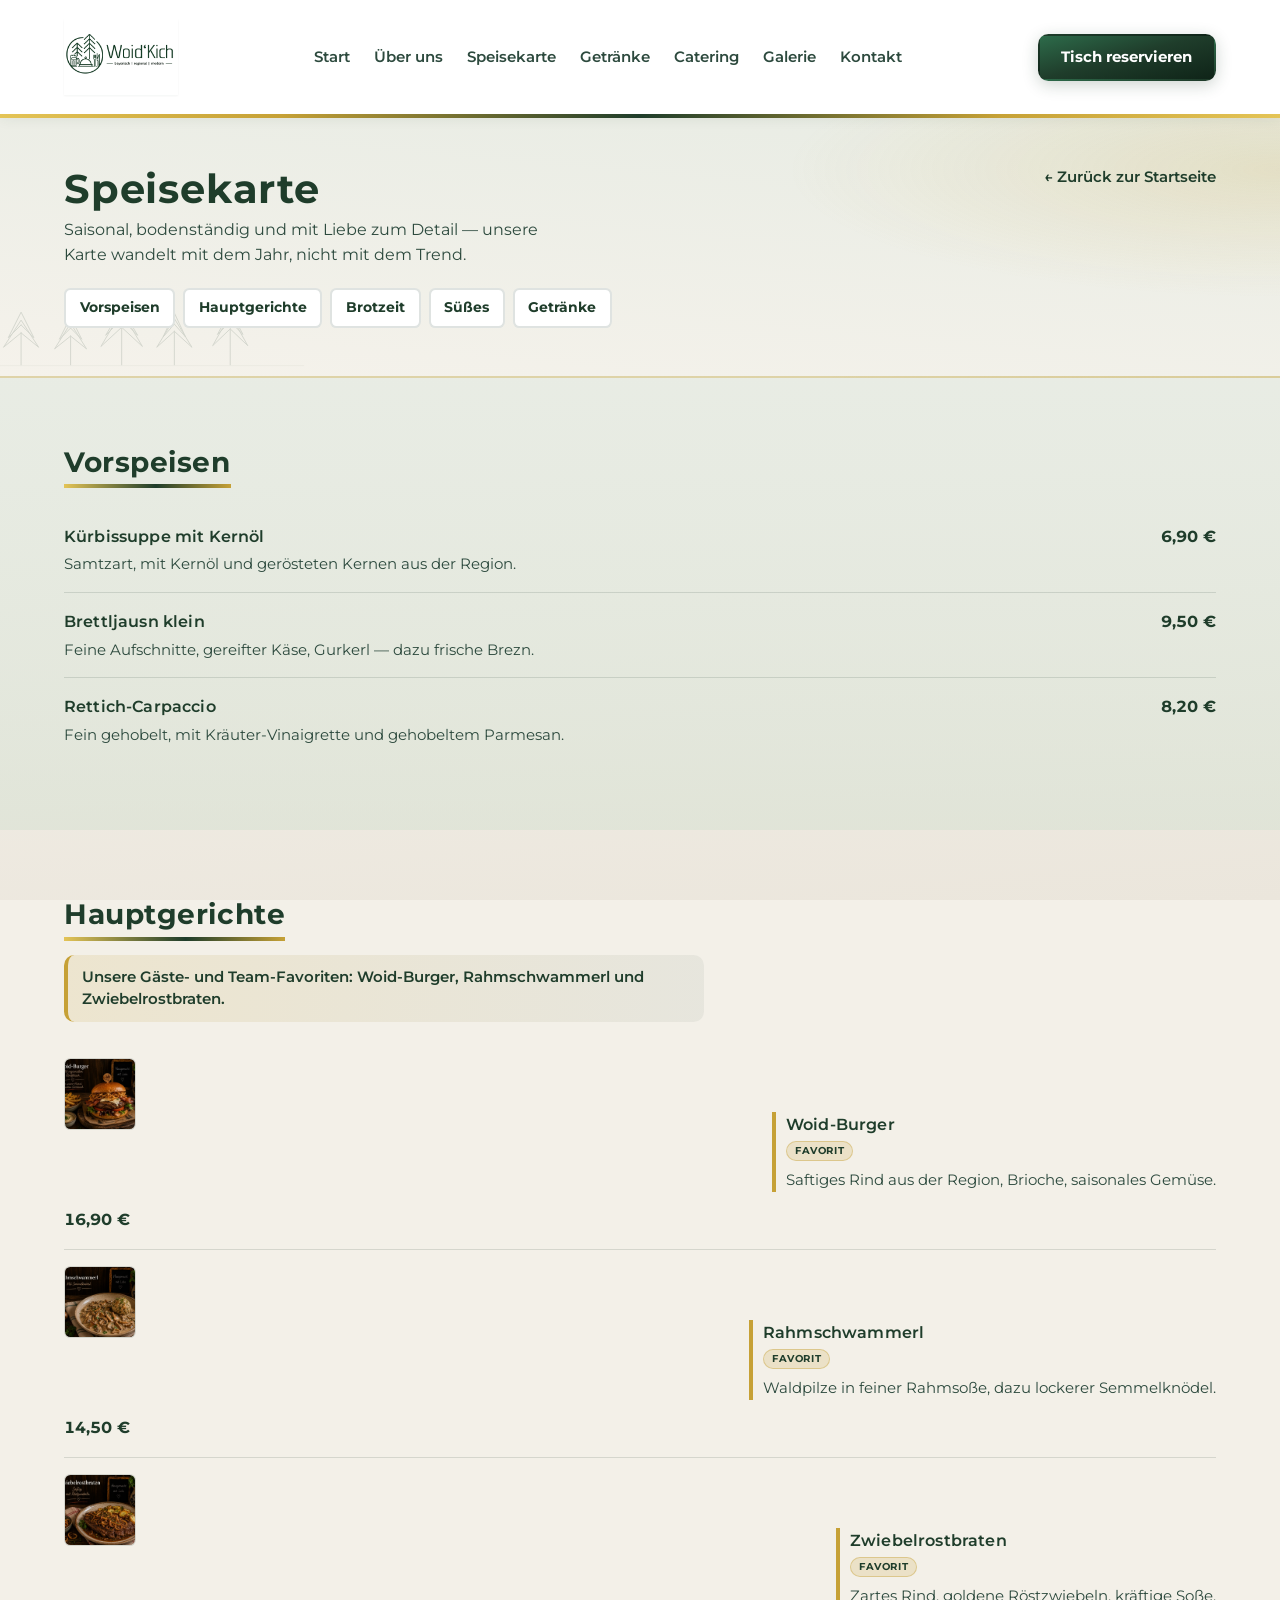
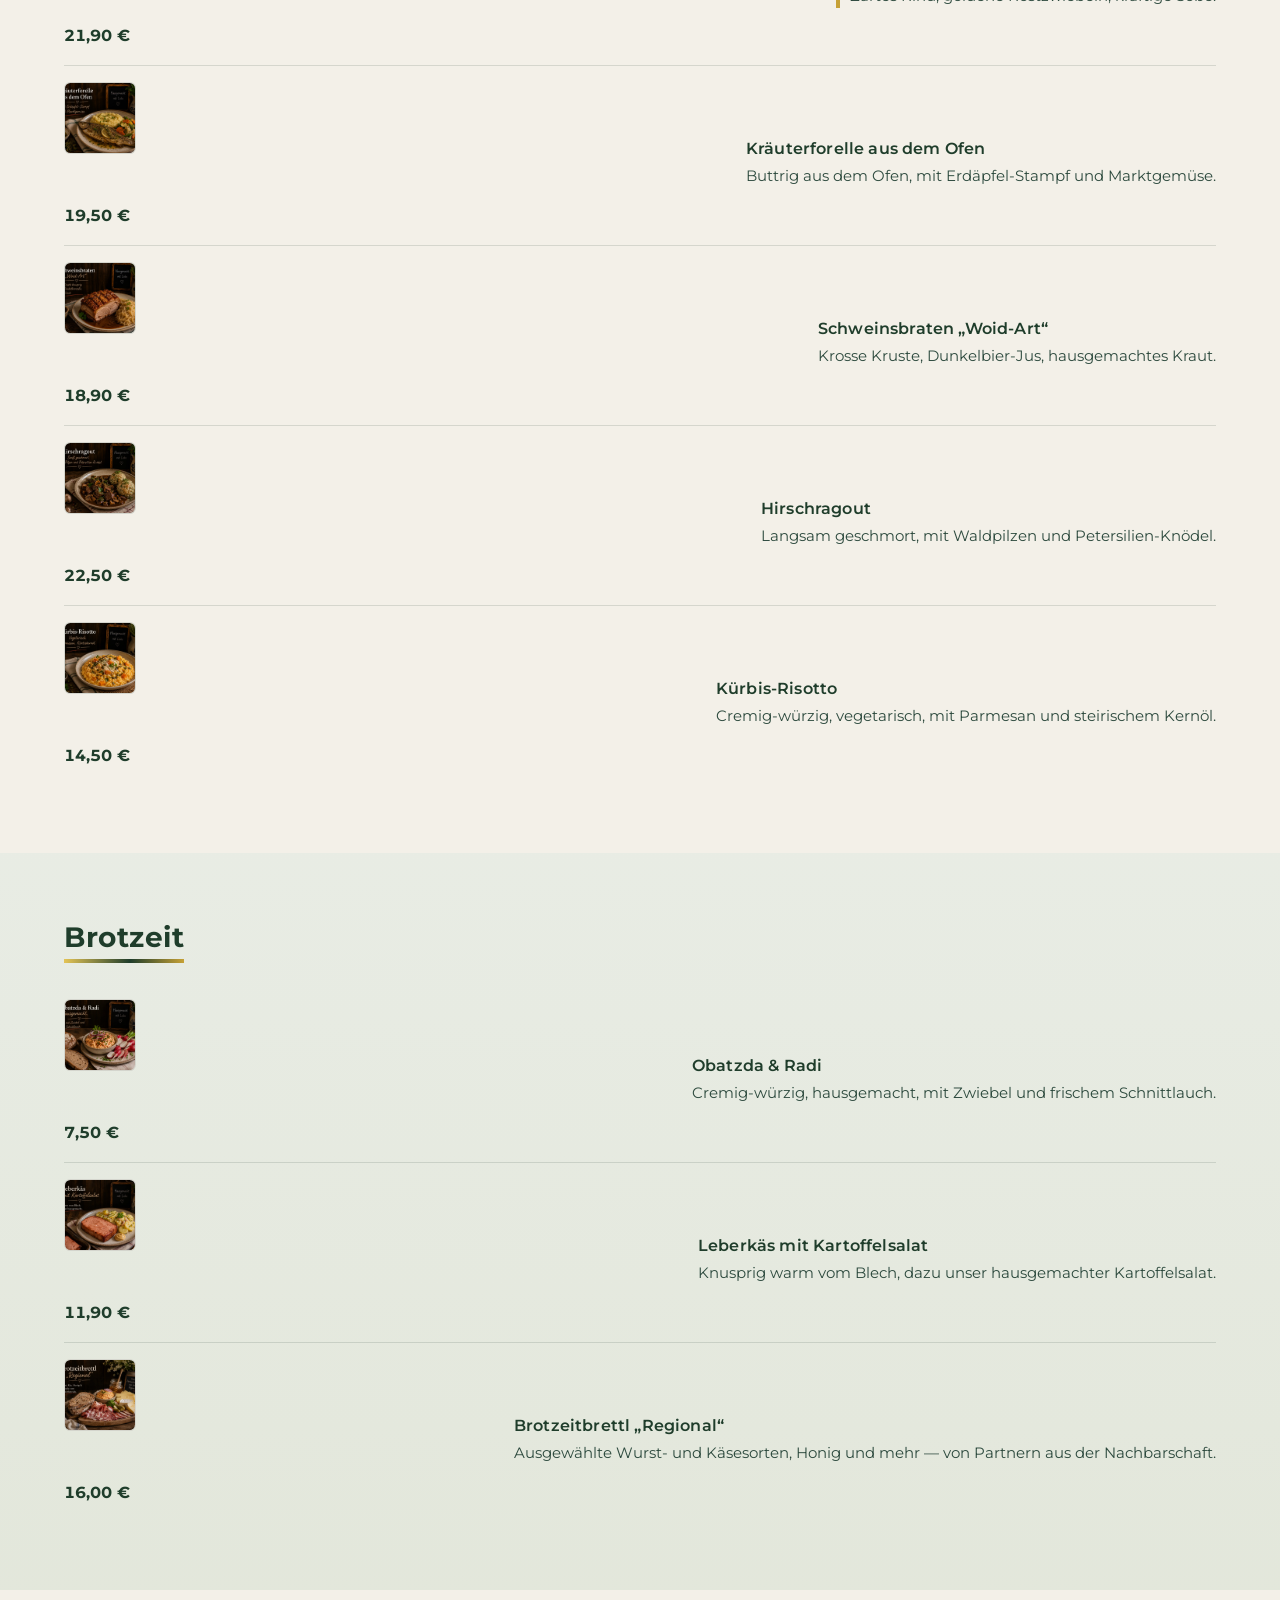
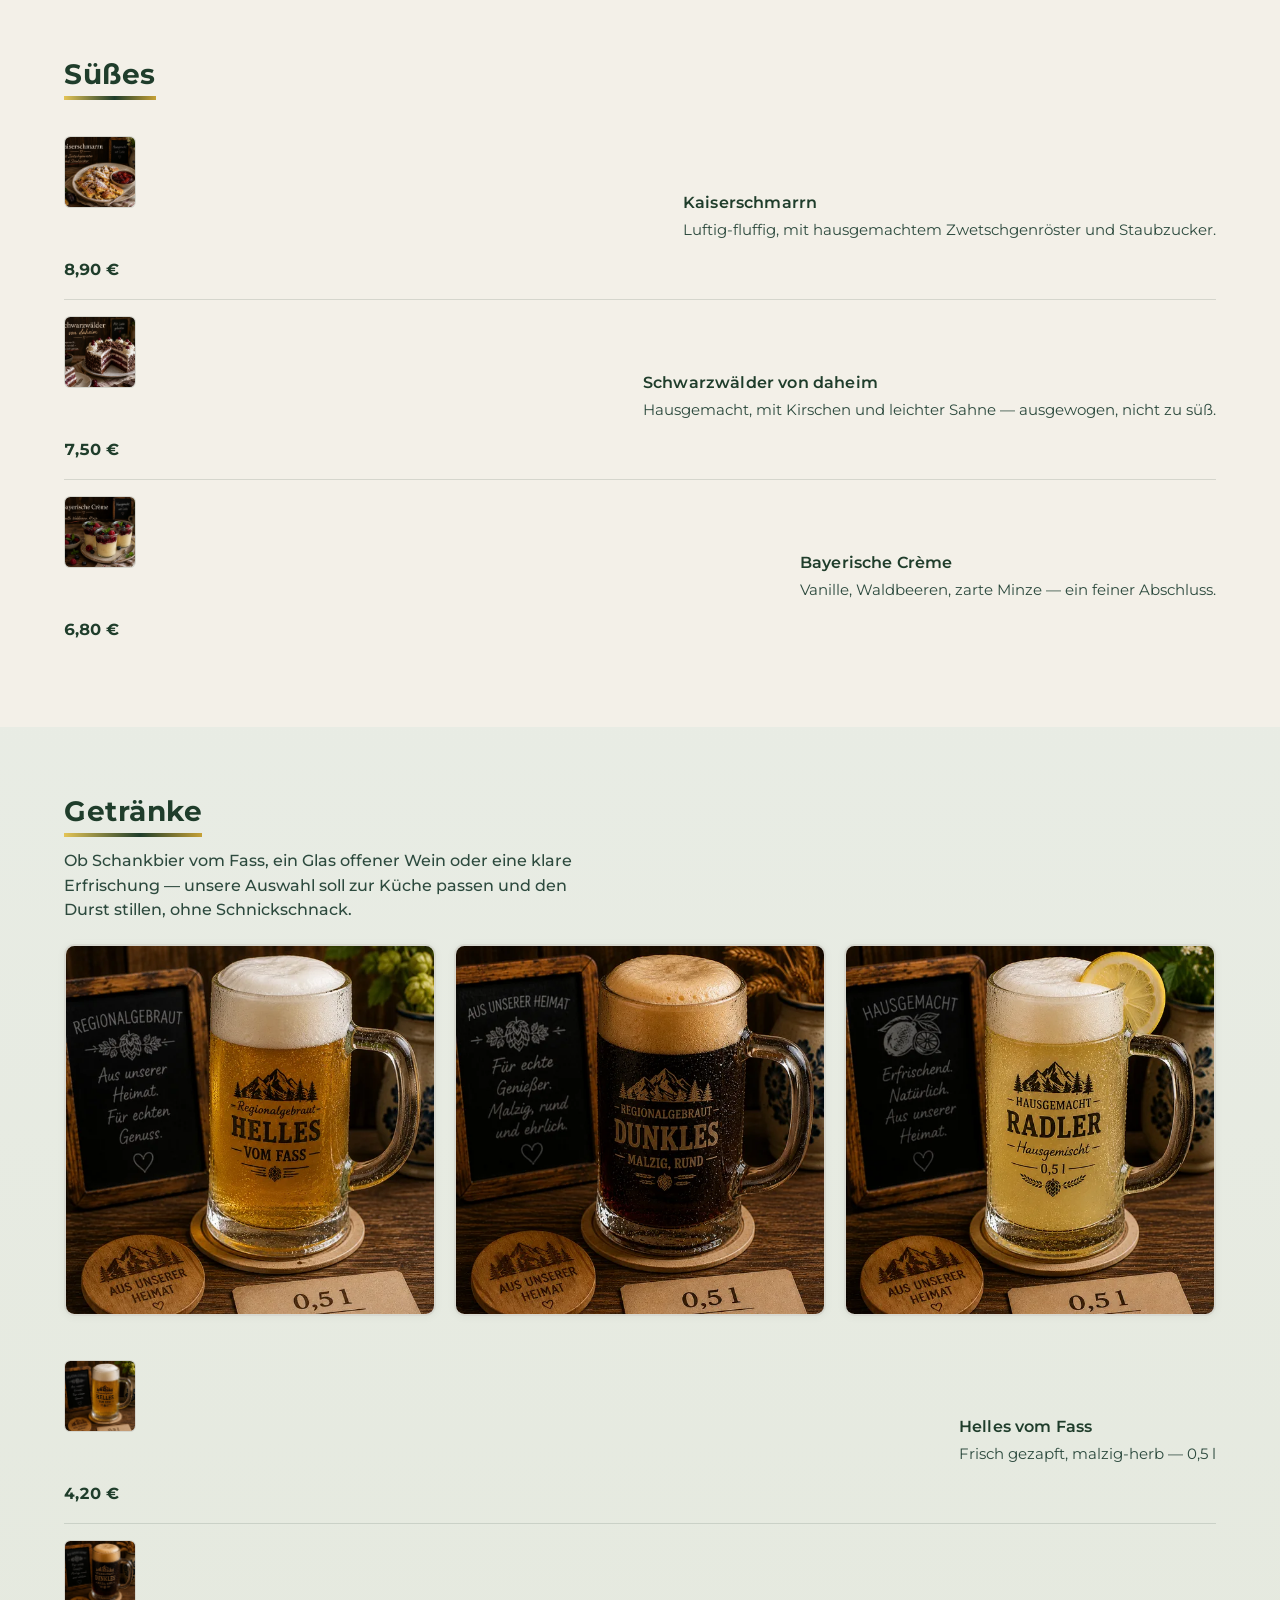
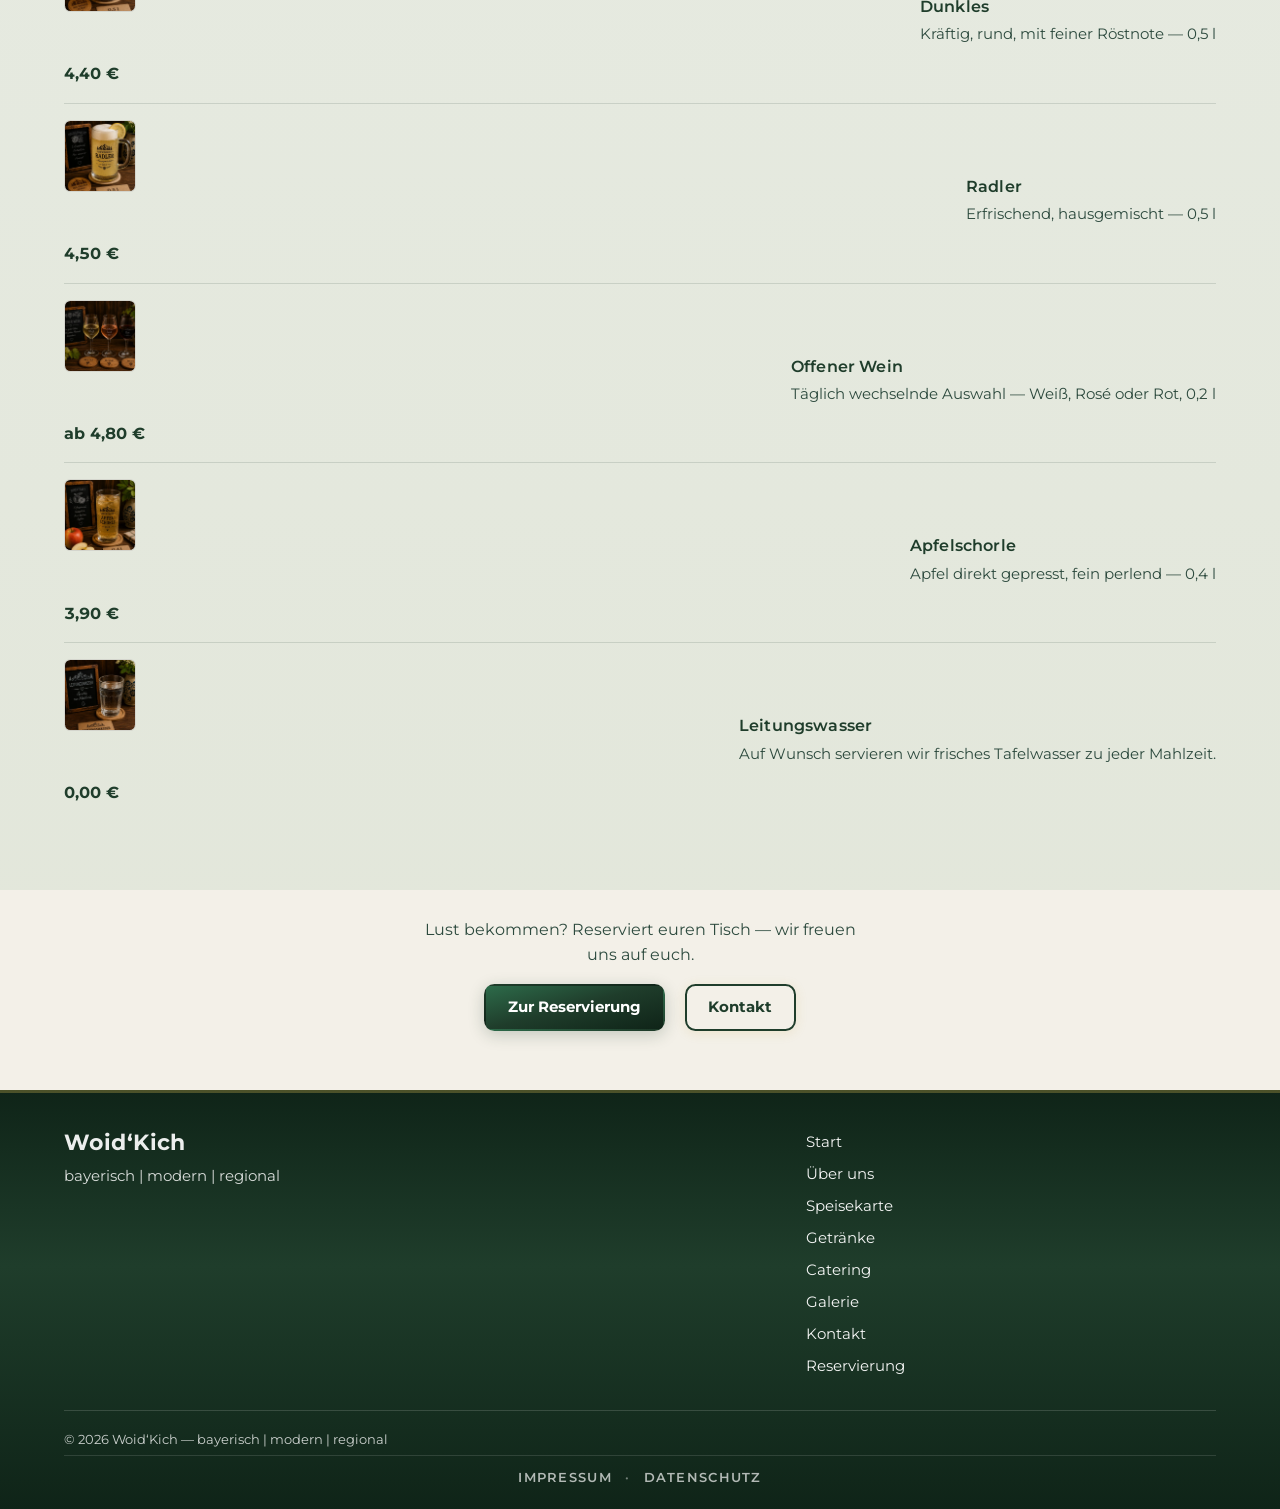
==== commit 285524fd: "Make menu page data-driven with JSON" ====
--- a/speisekarte.html
+++ b/speisekarte.html
@@ -58,274 +58,7 @@
       </div>
     </div>
 
-    <section id="vorspeisen" class="menu-category">
-      <div class="container">
-        <h2>Vorspeisen</h2>
-        <div class="menu-items">
-          <div class="menu-row">
-            <div class="menu-row__info">
-              <h3>Kürbissuppe mit Kernöl</h3>
-              <p>Samtzart, mit Kernöl und gerösteten Kernen aus der Region.</p>
-            </div>
-            <div class="menu-row__price">6,90&nbsp;€</div>
-          </div>
-          <div class="menu-row">
-            <div class="menu-row__info">
-              <h3>Brettljausn klein</h3>
-              <p>Feine Aufschnitte, gereifter Käse, Gurkerl — dazu frische Brezn.</p>
-            </div>
-            <div class="menu-row__price">9,50&nbsp;€</div>
-          </div>
-          <div class="menu-row">
-            <div class="menu-row__info">
-              <h3>Rettich‑Carpaccio</h3>
-              <p>Fein gehobelt, mit Kräuter‑Vinaigrette und gehobeltem Parmesan.</p>
-            </div>
-            <div class="menu-row__price">8,20&nbsp;€</div>
-          </div>
-        </div>
-      </div>
-    </section>
-
-    <section id="hauptgerichte" class="menu-category">
-      <div class="container">
-        <h2>Hauptgerichte</h2>
-        <p class="menu-category__featured-lead">
-          Unsere Gäste‑ und Team‑Favoriten: <strong>Woid‑Burger</strong>, <strong>Rahmschwammerl</strong> und <strong>Zwiebelrostbraten</strong>.
-        </p>
-        <div class="menu-items">
-          <div class="menu-row menu-row--thumb menu-row--featured">
-            <div class="menu-row__thumb">
-              <img src="img/web/woid-burger.webp" alt="" width="180" height="180" loading="lazy" decoding="async">
-            </div>
-            <div class="menu-row__info">
-              <h3>Woid‑Burger</h3>
-              <p>Saftiges Rind aus der Region, Brioche, saisonales Gemüse.</p>
-            </div>
-            <div class="menu-row__price">16,90&nbsp;€</div>
-          </div>
-          <div class="menu-row menu-row--thumb menu-row--featured">
-            <div class="menu-row__thumb">
-              <img src="img/web/rahmschwammerl.webp" alt="" width="180" height="180" loading="lazy" decoding="async">
-            </div>
-            <div class="menu-row__info">
-              <h3>Rahmschwammerl</h3>
-              <p>Waldpilze in feiner Rahmsoße, dazu lockerer Semmelknödel.</p>
-            </div>
-            <div class="menu-row__price">14,50&nbsp;€</div>
-          </div>
-          <div class="menu-row menu-row--thumb menu-row--featured">
-            <div class="menu-row__thumb">
-              <img src="img/web/zwiebelrostbraten.webp" alt="" width="180" height="180" loading="lazy" decoding="async">
-            </div>
-            <div class="menu-row__info">
-              <h3>Zwiebelrostbraten</h3>
-              <p>Zartes Rind, goldene Röstzwiebeln, kräftige Soße.</p>
-            </div>
-            <div class="menu-row__price">21,90&nbsp;€</div>
-          </div>
-          <div class="menu-row menu-row--thumb">
-            <div class="menu-row__thumb">
-              <img src="img/web/krauterforelle-aus-dem-ofen.webp" alt="" width="180" height="180" loading="lazy" decoding="async">
-            </div>
-            <div class="menu-row__info">
-              <h3>Kräuterforelle aus dem Ofen</h3>
-              <p>Buttrig aus dem Ofen, mit Erdäpfel‑Stampf und Marktgemüse.</p>
-            </div>
-            <div class="menu-row__price">19,50&nbsp;€</div>
-          </div>
-          <div class="menu-row menu-row--thumb">
-            <div class="menu-row__thumb">
-              <img src="img/web/schweinsbraten-woid-art.webp" alt="" width="180" height="180" loading="lazy" decoding="async">
-            </div>
-            <div class="menu-row__info">
-              <h3>Schweinsbraten „Woid‑Art“</h3>
-              <p>Krosse Kruste, Dunkelbier‑Jus, hausgemachtes Kraut.</p>
-            </div>
-            <div class="menu-row__price">18,90&nbsp;€</div>
-          </div>
-          <div class="menu-row menu-row--thumb">
-            <div class="menu-row__thumb">
-              <img src="img/web/hirschragout.webp" alt="" width="180" height="180" loading="lazy" decoding="async">
-            </div>
-            <div class="menu-row__info">
-              <h3>Hirschragout</h3>
-              <p>Langsam geschmort, mit Waldpilzen und Petersilien‑Knödel.</p>
-            </div>
-            <div class="menu-row__price">22,50&nbsp;€</div>
-          </div>
-          <div class="menu-row menu-row--thumb">
-            <div class="menu-row__thumb">
-              <img src="img/web/kurbis-risotto.webp" alt="" width="180" height="180" loading="lazy" decoding="async">
-            </div>
-            <div class="menu-row__info">
-              <h3>Kürbis‑Risotto</h3>
-              <p>Cremig‑würzig, vegetarisch, mit Parmesan und steirischem Kernöl.</p>
-            </div>
-            <div class="menu-row__price">14,50&nbsp;€</div>
-          </div>
-        </div>
-      </div>
-    </section>
-
-    <section id="brotzeit" class="menu-category">
-      <div class="container">
-        <h2>Brotzeit</h2>
-        <div class="menu-items">
-          <div class="menu-row menu-row--thumb">
-            <div class="menu-row__thumb">
-              <img src="img/web/obatzda-und-radi.webp" alt="" width="180" height="180" loading="lazy" decoding="async">
-            </div>
-            <div class="menu-row__info">
-              <h3>Obatzda &amp; Radi</h3>
-              <p>Cremig‑würzig, hausgemacht, mit Zwiebel und frischem Schnittlauch.</p>
-            </div>
-            <div class="menu-row__price">7,50&nbsp;€</div>
-          </div>
-          <div class="menu-row menu-row--thumb">
-            <div class="menu-row__thumb">
-              <img src="img/web/leberkas-mit-kartoffelsalat.webp" alt="" width="180" height="180" loading="lazy" decoding="async">
-            </div>
-            <div class="menu-row__info">
-              <h3>Leberkäs mit Kartoffelsalat</h3>
-              <p>Knusprig warm vom Blech, dazu unser hausgemachter Kartoffelsalat.</p>
-            </div>
-            <div class="menu-row__price">11,90&nbsp;€</div>
-          </div>
-          <div class="menu-row menu-row--thumb">
-            <div class="menu-row__thumb">
-              <img src="img/web/brotzeitbrettl-regional.webp" alt="" width="180" height="180" loading="lazy" decoding="async">
-            </div>
-            <div class="menu-row__info">
-              <h3>Brotzeitbrettl „Regional“</h3>
-              <p>Ausgewählte Wurst‑ und Käsesorten, Honig und mehr — von Partnern aus der Nachbarschaft.</p>
-            </div>
-            <div class="menu-row__price">16,00&nbsp;€</div>
-          </div>
-        </div>
-      </div>
-    </section>
-
-    <section id="suesses" class="menu-category">
-      <div class="container">
-        <h2>Süßes</h2>
-        <div class="menu-items">
-          <div class="menu-row menu-row--thumb">
-            <div class="menu-row__thumb">
-              <img src="img/web/kaiserschmarrn.webp" alt="" width="180" height="180" loading="lazy" decoding="async">
-            </div>
-            <div class="menu-row__info">
-              <h3>Kaiserschmarrn</h3>
-              <p>Luftig‑fluffig, mit hausgemachtem Zwetschgenröster und Staubzucker.</p>
-            </div>
-            <div class="menu-row__price">8,90&nbsp;€</div>
-          </div>
-          <div class="menu-row menu-row--thumb">
-            <div class="menu-row__thumb">
-              <img src="img/web/schwarzwalder.webp" alt="" width="180" height="180" loading="lazy" decoding="async">
-            </div>
-            <div class="menu-row__info">
-              <h3>Schwarzwälder von daheim</h3>
-              <p>Hausgemacht, mit Kirschen und leichter Sahne — ausgewogen, nicht zu süß.</p>
-            </div>
-            <div class="menu-row__price">7,50&nbsp;€</div>
-          </div>
-          <div class="menu-row menu-row--thumb">
-            <div class="menu-row__thumb">
-              <img src="img/web/bayerische-creme.webp" alt="" width="180" height="180" loading="lazy" decoding="async">
-            </div>
-            <div class="menu-row__info">
-              <h3>Bayerische Crème</h3>
-              <p>Vanille, Waldbeeren, zarte Minze — ein feiner Abschluss.</p>
-            </div>
-            <div class="menu-row__price">6,80&nbsp;€</div>
-          </div>
-        </div>
-      </div>
-    </section>
-
-    <section id="getraenke" class="menu-category">
-      <div class="container">
-        <h2>Getränke</h2>
-        <p class="menu-category__intro">
-          Ob Schankbier vom Fass, ein Glas offener Wein oder eine klare Erfrischung — unsere Auswahl soll zur Küche
-          passen und den Durst stillen, ohne Schnickschnack.
-        </p>
-        <div class="getraenke-strip getraenke-strip--page" role="group" aria-label="Getränke in Bildern">
-          <figure class="getraenke-strip__item">
-            <img src="img/web/helles-vom-fass.webp" alt="" width="560" height="560" loading="lazy" decoding="async">
-          </figure>
-          <figure class="getraenke-strip__item">
-            <img src="img/web/dunkles.webp" alt="" width="560" height="560" loading="lazy" decoding="async">
-          </figure>
-          <figure class="getraenke-strip__item">
-            <img src="img/web/radler.webp" alt="" width="560" height="560" loading="lazy" decoding="async">
-          </figure>
-        </div>
-        <div class="menu-items">
-          <div class="menu-row menu-row--thumb">
-            <div class="menu-row__thumb">
-              <img src="img/web/helles-vom-fass.webp" alt="" width="180" height="180" loading="lazy" decoding="async">
-            </div>
-            <div class="menu-row__info">
-              <h3>Helles vom Fass</h3>
-              <p>Frisch gezapft, malzig‑herb — 0,5&nbsp;l</p>
-            </div>
-            <div class="menu-row__price">4,20&nbsp;€</div>
-          </div>
-          <div class="menu-row menu-row--thumb">
-            <div class="menu-row__thumb">
-              <img src="img/web/dunkles.webp" alt="" width="180" height="180" loading="lazy" decoding="async">
-            </div>
-            <div class="menu-row__info">
-              <h3>Dunkles</h3>
-              <p>Kräftig, rund, mit feiner Röstnote — 0,5&nbsp;l</p>
-            </div>
-            <div class="menu-row__price">4,40&nbsp;€</div>
-          </div>
-          <div class="menu-row menu-row--thumb">
-            <div class="menu-row__thumb">
-              <img src="img/web/radler.webp" alt="" width="180" height="180" loading="lazy" decoding="async">
-            </div>
-            <div class="menu-row__info">
-              <h3>Radler</h3>
-              <p>Erfrischend, hausgemischt — 0,5&nbsp;l</p>
-            </div>
-            <div class="menu-row__price">4,50&nbsp;€</div>
-          </div>
-          <div class="menu-row menu-row--thumb">
-            <div class="menu-row__thumb">
-              <img src="img/web/offener-wein.webp" alt="" width="180" height="180" loading="lazy" decoding="async">
-            </div>
-            <div class="menu-row__info">
-              <h3>Offener Wein</h3>
-              <p>Täglich wechselnde Auswahl — Weiß, Rosé oder Rot, 0,2&nbsp;l</p>
-            </div>
-            <div class="menu-row__price">ab 4,80&nbsp;€</div>
-          </div>
-          <div class="menu-row menu-row--thumb">
-            <div class="menu-row__thumb">
-              <img src="img/web/apfelschorle.webp" alt="" width="180" height="180" loading="lazy" decoding="async">
-            </div>
-            <div class="menu-row__info">
-              <h3>Apfelschorle</h3>
-              <p>Apfel direkt gepresst, fein perlend — 0,4&nbsp;l</p>
-            </div>
-            <div class="menu-row__price">3,90&nbsp;€</div>
-          </div>
-          <div class="menu-row menu-row--thumb">
-            <div class="menu-row__thumb">
-              <img src="img/web/leitungswasser.webp" alt="" width="180" height="180" loading="lazy" decoding="async">
-            </div>
-            <div class="menu-row__info">
-              <h3>Leitungswasser</h3>
-              <p>Auf Wunsch servieren wir frisches Tafelwasser zu jeder Mahlzeit.</p>
-            </div>
-            <div class="menu-row__price">0,00&nbsp;€</div>
-          </div>
-        </div>
-      </div>
-    </section>
+    <div id="menu-root" class="menu-page-root" aria-busy="true"></div>
 
     <div class="menu-page-cta container">
       <p class="menu-page-cta__lead">Lust bekommen? Reserviert euren Tisch — wir freuen uns auf euch.</p>
--- a/style.css
+++ b/style.css
@@ -1876,7 +1876,8 @@
   scroll-margin-top: 5rem;
 }
 
-.menu-category:nth-child(even) {
+/* Abwechselnde Sektionen wie zuvor (1., 3., 5. Kategorie — entspricht früher nth-child am <main>) */
+#menu-root > .menu-category:nth-child(odd) {
   background: linear-gradient(180deg, rgba(232, 236, 228, 0.98), rgba(218, 226, 212, 0.65));
 }
 
@@ -2003,6 +2004,42 @@
   color: var(--color-text-soft);
 }
 
+.menu-row__tags {
+  display: flex;
+  flex-wrap: wrap;
+  gap: 0.35rem;
+  margin: 0 0 0.5rem;
+}
+
+.menu-row__tag {
+  display: inline-block;
+  font-size: 0.65rem;
+  font-weight: 700;
+  letter-spacing: 0.06em;
+  text-transform: uppercase;
+  color: var(--color-brand);
+  background: rgba(198, 161, 54, 0.18);
+  border: 1px solid rgba(198, 161, 54, 0.4);
+  border-radius: 999px;
+  padding: 0.18rem 0.5rem;
+  line-height: 1.2;
+}
+
+.menu-page-root {
+  min-height: 0;
+}
+
+.menu-page-error {
+  margin: 0 auto;
+  max-width: 28rem;
+  padding: clamp(2rem, 5vw, 3rem) 1rem;
+  text-align: center;
+  font-size: 0.95rem;
+  font-weight: 600;
+  line-height: 1.55;
+  color: var(--color-text-soft);
+}
+
 .menu-row__price {
   font-weight: 700;
   font-size: 1rem;
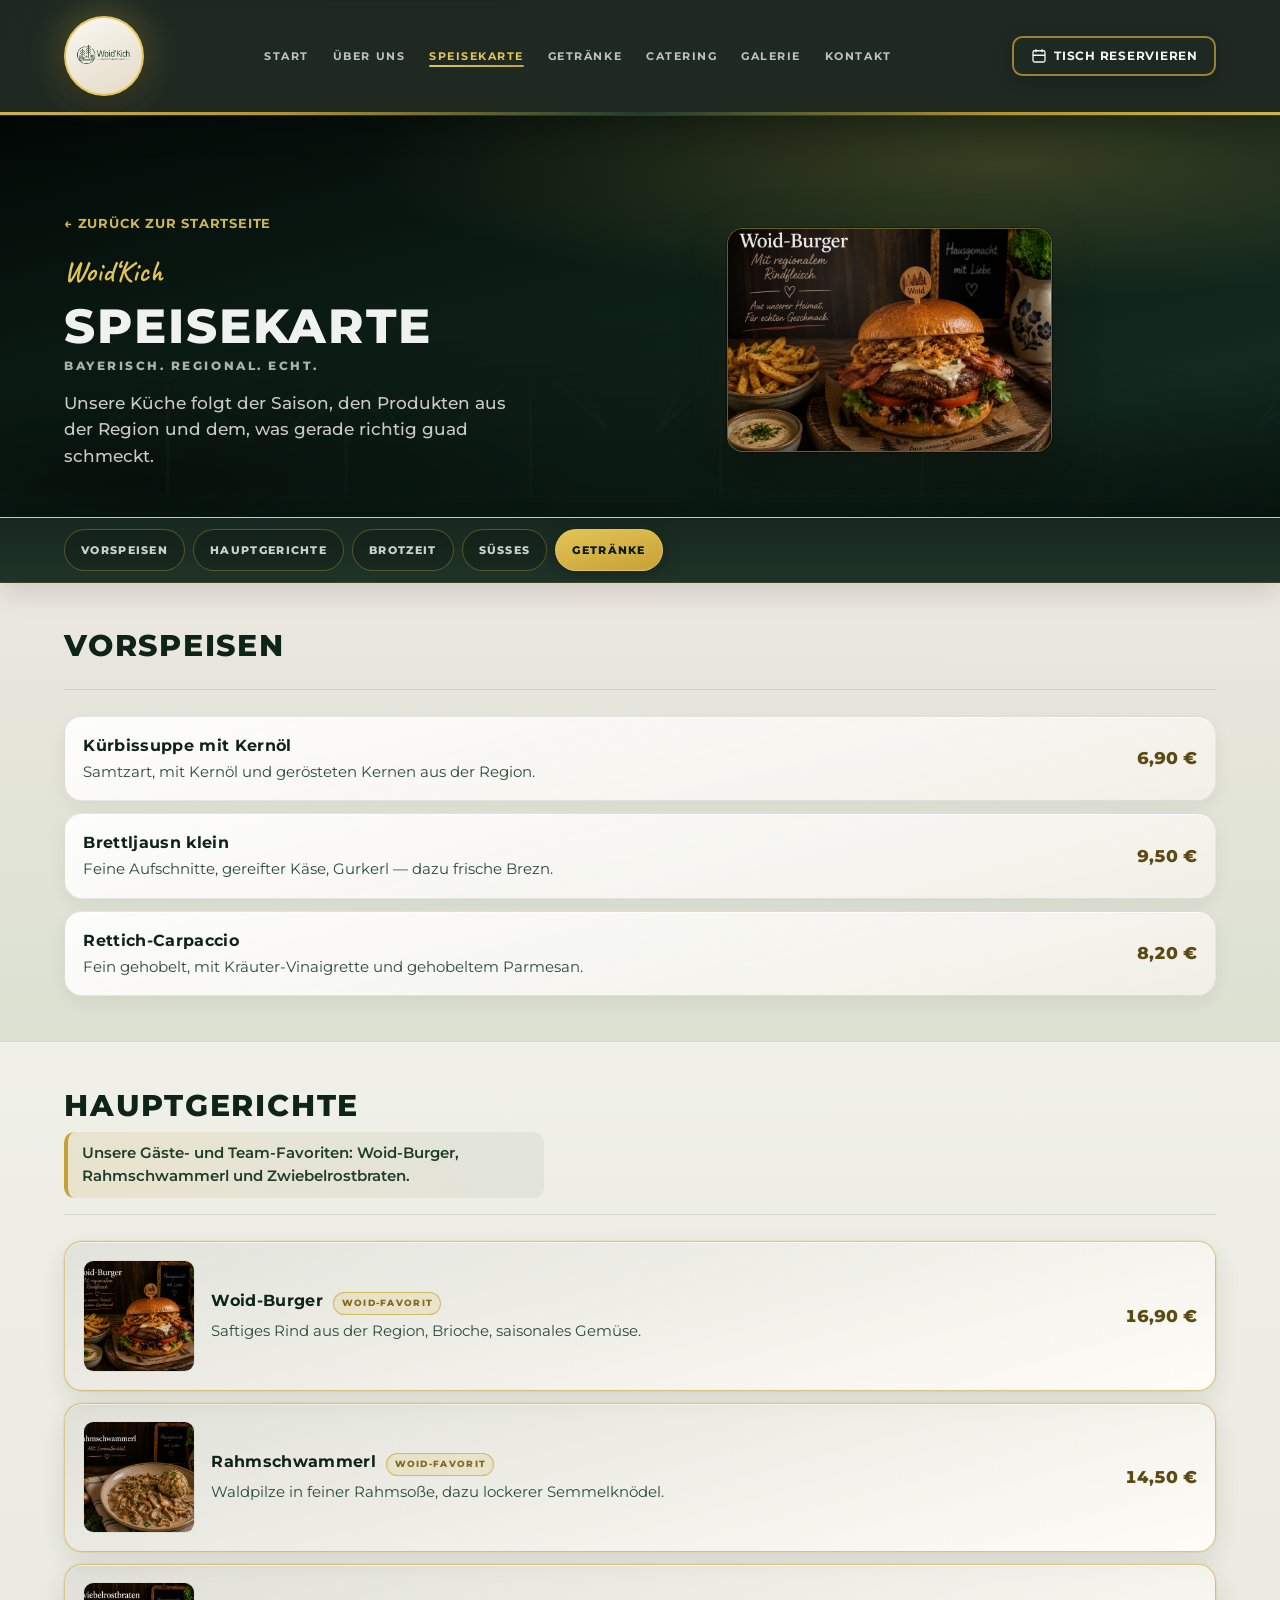
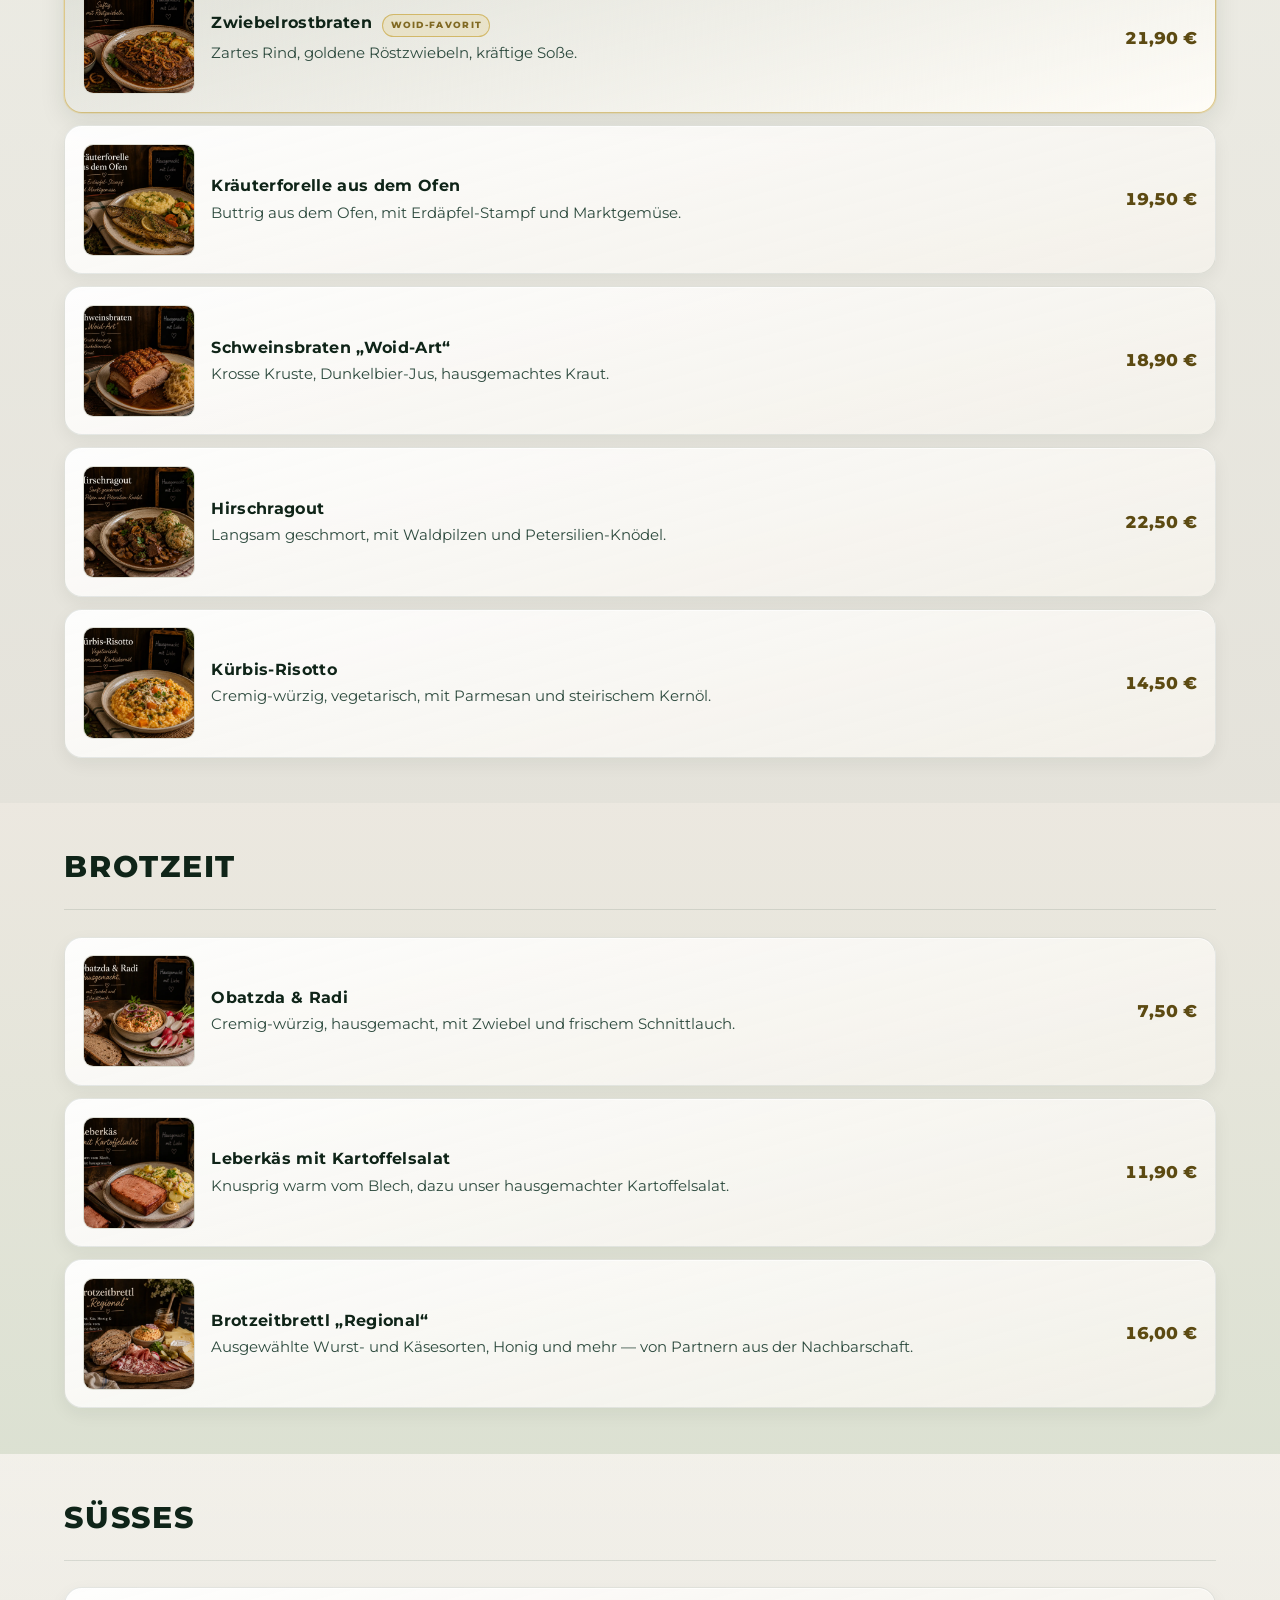
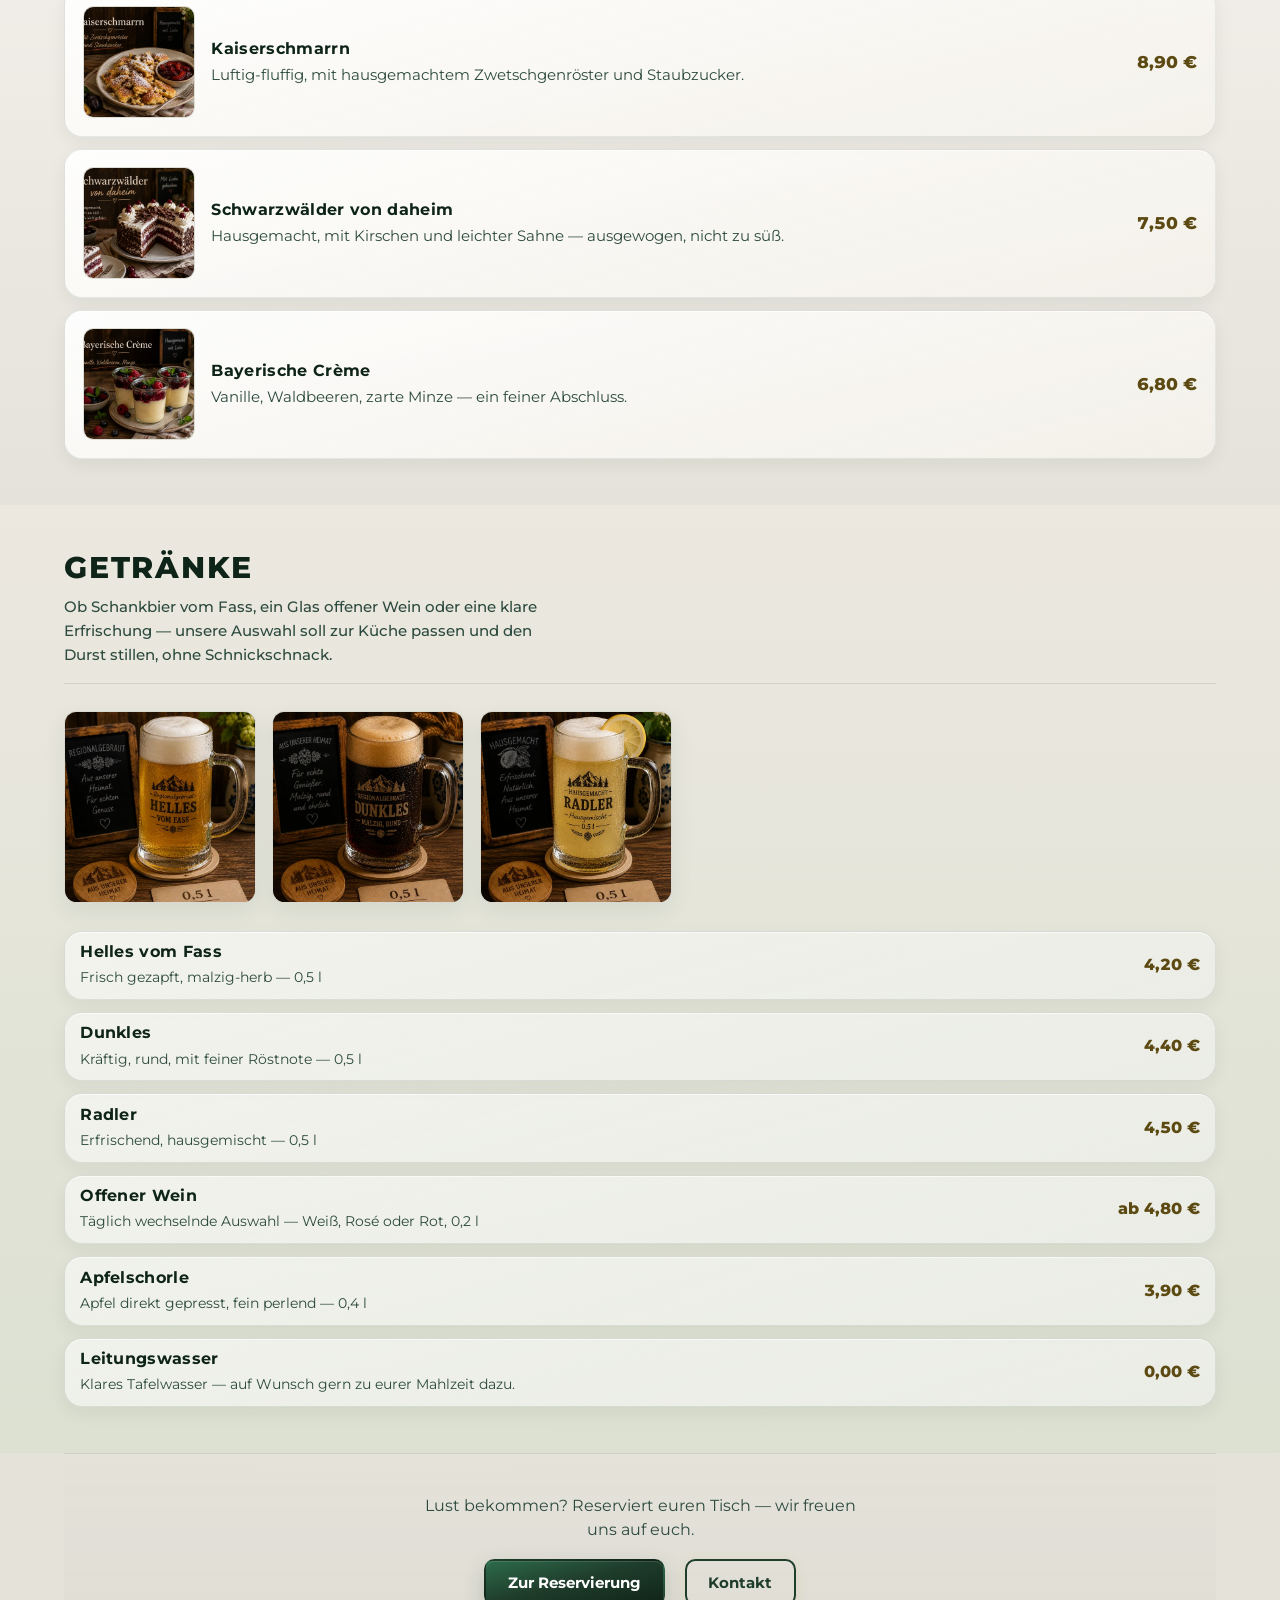
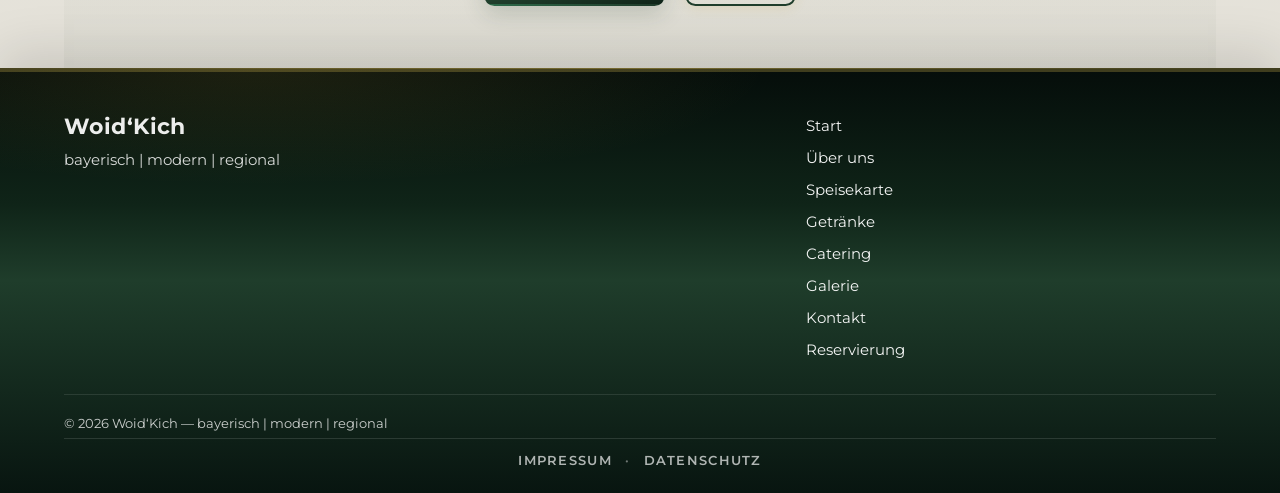
==== commit b5e08d46: "Rework menu page with premium data-driven layout" ====
--- a/speisekarte.html
+++ b/speisekarte.html
@@ -8,53 +8,68 @@
   <link rel="icon" href="logo.png" type="image/png">
   <link rel="preconnect" href="https://fonts.googleapis.com">
   <link rel="preconnect" href="https://fonts.gstatic.com" crossorigin>
-  <link href="https://fonts.googleapis.com/css2?family=Montserrat:wght@400;500;600;700&display=swap" rel="stylesheet">
+  <link href="https://fonts.googleapis.com/css2?family=Caveat:wght@600&family=Montserrat:wght@400;500;600;700&display=swap" rel="stylesheet">
+  <link rel="preload" as="image" href="img/web/woid-burger.webp" type="image/webp">
   <link rel="stylesheet" href="style.css">
 </head>
-<body>
+<body class="page--menu">
   <a class="skip-link" href="#main">Zum Inhalt springen</a>
 
-  <header class="site-header">
+  <header class="site-header site-header--menu">
     <div class="container header-inner">
-      <a class="logo-link" href="index.html#start" aria-label="Woid‘Kich — Zur Startseite">
+      <a class="logo-link logo-link--badge" href="index.html#start" aria-label="Woid‘Kich — Zur Startseite">
         <img src="logo.png" alt="" class="logo-img" width="480" height="148" decoding="async">
         <span class="logo-fallback" hidden>Woid‘Kich</span>
       </a>
       <button type="button" class="nav-toggle" aria-expanded="false" aria-controls="main-navigation" aria-label="Menü öffnen">
         <span class="nav-toggle__bars" aria-hidden="true"><span></span><span></span><span></span></span>
       </button>
-      <nav id="main-navigation" class="main-nav" aria-label="Hauptnavigation">
+      <nav id="main-navigation" class="main-nav main-nav--caps" aria-label="Hauptnavigation">
         <a href="index.html#start">Start</a>
         <a href="index.html#ueber-uns">Über uns</a>
-        <a href="speisekarte.html">Speisekarte</a>
+        <a href="speisekarte.html" class="is-active" aria-current="page">Speisekarte</a>
         <a href="#getraenke">Getränke</a>
         <a href="index.html#catering">Catering</a>
         <a href="index.html#galerie">Galerie</a>
         <a href="index.html#kontakt">Kontakt</a>
       </nav>
       <div class="header-actions">
-        <a class="btn btn--primary" href="index.html#reservierung">Tisch reservieren</a>
+        <a class="btn btn--reserve-header" href="index.html#reservierung">
+          <svg class="btn__icon" width="18" height="18" viewBox="0 0 24 24" fill="none" stroke="currentColor" stroke-width="1.75" aria-hidden="true"><rect x="4" y="5" width="16" height="15" rx="2"/><path d="M8 3v4M16 3v4M4 11h16"/></svg>
+          Tisch reservieren
+        </a>
       </div>
     </div>
   </header>
 
   <main id="main">
-    <div class="page-hero">
-      <div class="container">
-        <div class="page-hero__top">
-          <div>
-            <h1>Speisekarte</h1>
-            <p>Saisonal, bodenständig und mit Liebe zum Detail — unsere Karte wandelt mit dem Jahr, nicht mit dem Trend.</p>
-          </div>
-          <a class="back-link" href="index.html">← Zurück zur Startseite</a>
+    <section class="menu-page-hero" aria-labelledby="menu-page-title">
+      <div class="menu-page-hero__bg" aria-hidden="true"></div>
+      <div class="container menu-page-hero__grid">
+        <div class="menu-page-hero__copy">
+          <a class="menu-page-hero__back" href="index.html">← Zurück zur Startseite</a>
+          <p class="menu-page-hero__kicker">Woid‘Kich</p>
+          <h1 id="menu-page-title" class="menu-page-hero__title">Speisekarte</h1>
+          <p class="menu-page-hero__sub">Bayerisch. Regional. Echt.</p>
+          <p class="menu-page-hero__lead">
+            Unsere Küche folgt der Saison, den Produkten aus der Region und dem, was gerade richtig guad schmeckt.
+          </p>
         </div>
-        <nav class="subnav-menu" aria-label="Sprungmarken Speisekarte">
-          <a href="#vorspeisen">Vorspeisen</a>
-          <a href="#hauptgerichte">Hauptgerichte</a>
-          <a href="#brotzeit">Brotzeit</a>
-          <a href="#suesses">Süßes</a>
-          <a href="#getraenke">Getränke</a>
-        </nav>
+        <div class="menu-page-hero__visual" aria-hidden="true">
+          <img src="img/web/woid-burger.webp" alt="" width="900" height="563" decoding="async" fetchpriority="high" loading="eager">
+        </div>
+      </div>
+    </section>
+
+    <div class="menu-cat-nav-wrap">
+      <div class="container menu-cat-nav-scroll">
+        <ul class="menu-cat-nav" role="list" aria-label="Kategorien">
+          <li><a href="#vorspeisen">Vorspeisen</a></li>
+          <li><a href="#hauptgerichte">Hauptgerichte</a></li>
+          <li><a href="#brotzeit">Brotzeit</a></li>
+          <li><a href="#suesses">Süßes</a></li>
+          <li><a href="#getraenke">Getränke</a></li>
+        </ul>
       </div>
     </div>
 
--- a/style.css
+++ b/style.css
@@ -29,6 +29,9 @@
   --media-fallback: #e8e4dc;
   --media-fallback-soft: #f2efe8;
   --max-content: 72rem;
+  --color-night: #0b1c14;
+  --color-night-mid: #122a1f;
+  --font-script: "Caveat", cursive;
 }
 
 @media (max-width: 480px) {
@@ -61,6 +64,31 @@
     linear-gradient(175deg, #faf8f4 0%, var(--color-cream) 40%, #ebe6dc 100%);
   background-attachment: fixed;
   overflow-x: clip;
+}
+
+.page--home {
+  --space-section: clamp(2rem, 3.8vw, 3.2rem);
+}
+
+.page--home main > .section {
+  padding-top: calc(var(--space-section) * 0.78);
+  padding-bottom: calc(var(--space-section) * 0.78);
+}
+
+.page--home .section__lead {
+  margin-bottom: 1.05rem;
+}
+
+.page--home .menu-preview__grid {
+  grid-template-columns: repeat(auto-fill, minmax(18.25rem, 1fr));
+  gap: 1.1rem;
+}
+
+body.page--home {
+  background-color: #e2ddd4;
+  background-image:
+    radial-gradient(ellipse 82% 50% at 100% 0%, rgba(198, 161, 54, 0.075), transparent 52%),
+    linear-gradient(178deg, #ebe8e0 0%, #e3ded4 38%, #dbd5c9 100%);
 }
 
 @media (max-width: 480px) {
@@ -760,11 +788,13 @@
 }
 
 .card-dish {
-  background: var(--color-white);
-  border: 1px solid var(--color-border);
-  border-radius: var(--radius-lg);
+  background: linear-gradient(180deg, #fdfcfa 0%, var(--color-white) 100%);
+  border: 1px solid rgba(31, 61, 43, 0.1);
+  border-radius: calc(var(--radius-lg) + 2px);
   overflow: hidden;
-  box-shadow: var(--shadow-soft);
+  box-shadow:
+    0 1px 0 rgba(255, 255, 255, 0.65) inset,
+    0 10px 28px rgba(31, 61, 43, 0.07);
   display: flex;
   flex-direction: column;
   min-height: 100%;
@@ -776,15 +806,19 @@
 
 @media (prefers-reduced-motion: no-preference) {
   .card-dish:hover {
-    transform: translateY(-2px);
-    box-shadow: 0 6px 22px rgba(31, 61, 43, 0.09);
-    border-color: rgba(198, 161, 54, 0.4);
+    transform: translateY(-3px);
+    box-shadow:
+      0 1px 0 rgba(255, 255, 255, 0.55) inset,
+      0 18px 40px rgba(15, 36, 24, 0.12),
+      0 0 0 1px rgba(198, 161, 54, 0.28);
+    border-color: rgba(198, 161, 54, 0.45);
   }
 }
 
 .card-dish__img {
   position: relative;
-  aspect-ratio: 4 / 3;
+  aspect-ratio: 5 / 4;
+  min-height: 11.5rem;
   overflow: hidden;
   background: var(--media-fallback-soft);
 }
@@ -795,8 +829,10 @@
   width: 100%;
   height: 100%;
   object-fit: cover;
-  object-position: 50% 40%;
+  object-position: 50% 32%;
   display: block;
+  transform: scale(1.02);
+  transform-origin: center 40%;
 }
 
 .card-dish__img.media-missing {
@@ -810,7 +846,7 @@
 }
 
 .card-dish__body {
-  padding: 1.15rem 1.25rem 1.35rem;
+  padding: 0.95rem 1.15rem 1.15rem;
   flex: 1;
   display: flex;
   flex-direction: column;
@@ -843,13 +879,16 @@
 }
 
 .price,
-.menu-row__price {
+.menu-card__price-val {
   font-variant-numeric: tabular-nums;
 }
 
 .card-dish--featured {
-  border: 2px solid var(--color-brand);
-  box-shadow: 0 4px 18px rgba(31, 61, 43, 0.09), 0 0 0 1px rgba(198, 161, 54, 0.22);
+  border: 1px solid rgba(31, 61, 43, 0.14);
+  box-shadow:
+    0 1px 0 rgba(255, 255, 255, 0.6) inset,
+    0 14px 36px rgba(15, 36, 24, 0.11),
+    0 0 0 1px rgba(198, 161, 54, 0.35);
 }
 
 .card-dish--featured .card-dish__img {
@@ -916,18 +955,6 @@
   }
 }
 
-.menu-category__featured-lead {
-  margin: -0.35rem 0 1.25rem;
-  max-width: 40rem;
-  padding: 0.65rem 0.85rem;
-  font-size: 0.92rem;
-  font-weight: 600;
-  color: var(--color-text);
-  background: linear-gradient(90deg, rgba(198, 161, 54, 0.14), rgba(31, 61, 43, 0.06));
-  border-radius: var(--radius-md);
-  border-left: 4px solid var(--color-gold);
-}
-
 .section__footer-cta {
   margin-top: 1.35rem;
 }
@@ -1144,6 +1171,67 @@
 
 .gallery-cta {
   margin-top: 0.95rem;
+}
+
+.section--dark-gallery {
+  position: relative;
+  color: rgba(255, 255, 255, 0.92);
+  background:
+    radial-gradient(ellipse 85% 60% at 50% 0%, rgba(198, 161, 54, 0.14), transparent 58%),
+    radial-gradient(ellipse 70% 45% at 12% 100%, rgba(45, 107, 74, 0.35), transparent 52%),
+    linear-gradient(180deg, #0a1812 0%, #0f2418 38%, #122a1f 100%);
+  border-block: 1px solid rgba(198, 161, 54, 0.18);
+}
+
+.section--dark-gallery .section__title {
+  color: rgba(255, 255, 255, 0.98);
+}
+
+.section--dark-gallery .section__title::after {
+  background: linear-gradient(90deg, var(--color-gold-bright), rgba(255, 255, 255, 0.35));
+}
+
+.section--dark-gallery .section__lead {
+  color: rgba(232, 236, 228, 0.78);
+}
+
+.section--dark-gallery .gallery-strip {
+  gap: clamp(0.75rem, 2vw, 1.1rem);
+}
+
+.section--dark-gallery .gallery-item {
+  border-radius: calc(var(--radius-lg) + 2px);
+  border: 1px solid rgba(255, 255, 255, 0.1);
+  aspect-ratio: 4 / 5;
+  min-height: 5.5rem;
+  box-shadow: 0 10px 28px rgba(0, 0, 0, 0.35);
+  transition:
+    box-shadow 0.24s var(--ease-out),
+    border-color 0.24s var(--ease-out),
+    transform 0.24s var(--ease-out);
+}
+
+.section--dark-gallery .gallery-item img {
+  object-position: 50% 36%;
+}
+
+@media (max-width: 640px) {
+  .section--dark-gallery .gallery-item {
+    flex: 0 0 44vw;
+    max-width: 13rem;
+    min-width: 8.5rem;
+    aspect-ratio: 3 / 4;
+  }
+}
+
+@media (prefers-reduced-motion: no-preference) {
+  .section--dark-gallery .gallery-item:hover {
+    transform: translateY(-3px);
+    box-shadow:
+      0 18px 42px rgba(0, 0, 0, 0.45),
+      0 0 0 1px rgba(228, 196, 86, 0.35);
+    border-color: rgba(228, 196, 86, 0.45);
+  }
 }
 
 /* ——— Kontakt (Card) ——— */
@@ -1556,11 +1644,28 @@
 
 /* ——— Footer & Legal ——— */
 .site-footer {
-  background: linear-gradient(180deg, var(--color-brand-deep) 0%, var(--color-brand) 42%, var(--color-brand-deep) 100%);
+  position: relative;
+  background:
+    radial-gradient(ellipse 80% 55% at 20% 0%, rgba(198, 161, 54, 0.12), transparent 50%),
+    linear-gradient(180deg, #050d0a 0%, var(--color-brand-deep) 32%, var(--color-brand) 50%, #081510 100%);
   color: rgba(255, 255, 255, 0.92);
-  padding: clamp(1.65rem, 3.5vw, 2.5rem) 0 1.35rem;
+  padding: clamp(1.85rem, 4vw, 2.85rem) 0 1.35rem;
   margin-top: 0;
-  box-shadow: inset 0 3px 0 rgba(228, 196, 86, 0.28);
+  box-shadow:
+    inset 0 4px 0 rgba(228, 196, 86, 0.26),
+    0 -16px 48px rgba(0, 0, 0, 0.12);
+}
+
+.site-footer::before {
+  content: "";
+  position: absolute;
+  left: 0;
+  right: 0;
+  top: 0;
+  height: 1px;
+  background: linear-gradient(90deg, transparent, rgba(228, 196, 86, 0.45), transparent);
+  opacity: 0.7;
+  pointer-events: none;
 }
 
 .site-footer a {
@@ -1578,7 +1683,7 @@
   grid-template-columns: 2fr 1.15fr;
   gap: clamp(1.25rem, 3vw, 1.75rem);
   padding-bottom: 1.5rem;
-  border-bottom: 1px solid rgba(255, 255, 255, 0.15);
+  border-bottom: 1px solid rgba(255, 255, 255, 0.1);
 }
 
 .footer-brand {
@@ -1802,150 +1907,361 @@
   }
 }
 
-/* ——— Speisekarte page ——— */
-.page-hero {
+/* ——— Speisekarte (Premium / JSON-gestützt) ——— */
+.page--menu {
+  scroll-padding-top: 5.75rem;
+}
+
+body.page--menu {
+  background: linear-gradient(178deg, #cfd8cc 0%, #dfe5da 18%, #e8e6df 55%, #e4e1d8 100%);
+}
+
+.menu-page-hero {
   position: relative;
-  overflow: hidden;
-  padding: clamp(2rem, 5vw, 3rem) 0;
+  overflow: clip;
+  padding: clamp(4.75rem, 12vw, 6rem) 0 clamp(2rem, 4vw, 3rem);
+  color: rgba(255, 255, 255, 0.94);
+  border-bottom: 1px solid rgba(198, 161, 54, 0.28);
+  box-shadow: inset 0 -48px 64px -24px rgba(0, 0, 0, 0.35);
+}
+
+.menu-page-hero__bg {
+  position: absolute;
+  inset: 0;
+  z-index: 0;
+  pointer-events: none;
   background:
-    radial-gradient(ellipse 70% 90% at 100% 20%, rgba(198, 161, 54, 0.18), transparent 55%),
-    linear-gradient(185deg, var(--color-muted), var(--color-cream));
-  border-bottom: 2px solid rgba(198, 161, 54, 0.35);
-}
-
-.page-hero::after {
+    radial-gradient(ellipse 92% 62% at 78% 12%, rgba(228, 196, 86, 0.2), transparent 54%),
+    radial-gradient(ellipse 70% 52% at 10% 92%, rgba(0, 0, 0, 0.42), transparent 52%),
+    radial-gradient(ellipse 110% 88% at 50% 100%, rgba(0, 0, 0, 0.45), transparent 58%),
+    linear-gradient(165deg, #030806 0%, var(--color-night) 40%, var(--color-night-mid) 78%, #081510 100%);
+}
+
+.menu-page-hero__bg::after {
   content: "";
   position: absolute;
-  left: max(-0.5rem, -1vw);
-  bottom: 0;
-  width: min(58vw, 320px);
-  height: clamp(72px, 16vw, 120px);
-  background: url("img/trees-hero.svg") no-repeat left bottom / contain;
-  opacity: 0.16;
-  pointer-events: none;
-  z-index: 0;
-}
-
-.page-hero .container {
+  left: -6%;
+  right: -6%;
+  bottom: -4%;
+  height: min(42%, 16rem);
+  background: url("img/trees-hero.svg") repeat-x center 100% / min(180%, 72rem) auto;
+  opacity: 0.14;
+  mask-image: linear-gradient(180deg, transparent, #000 35%, #000 92%, transparent);
+  -webkit-mask-image: linear-gradient(180deg, transparent, #000 35%, #000 92%, transparent);
+}
+
+.menu-page-hero__grid {
   position: relative;
   z-index: 1;
-}
-
-.page-hero h1 {
+  display: grid;
+  grid-template-columns: minmax(0, 1.05fr) minmax(0, 0.82fr);
+  gap: clamp(1.25rem, 3vw, 2.25rem);
+  align-items: center;
+}
+
+.menu-page-hero__back {
+  display: inline-block;
+  margin-bottom: 1rem;
+  font-size: 0.82rem;
+  font-weight: 700;
+  letter-spacing: 0.06em;
+  text-transform: uppercase;
+  text-decoration: none;
+  color: rgba(228, 196, 86, 0.92);
+}
+
+.menu-page-hero__back:hover {
+  color: var(--color-white);
+  text-decoration: underline;
+}
+
+.menu-page-hero__kicker {
+  margin: 0 0 0.35rem;
+  font-family: var(--font-script);
+  font-size: clamp(1.35rem, 3.5vw, 1.85rem);
+  font-weight: 600;
+  color: var(--color-gold-bright);
+}
+
+.menu-page-hero__title {
+  margin: 0 0 0.45rem;
   font-family: var(--font-sans);
-  margin: 0 0 0.5rem;
-  font-size: clamp(1.92rem, 4.2vw, 2.5rem);
-  font-weight: 700;
-  letter-spacing: 0.02em;
+  font-size: clamp(2rem, 5vw, 3rem);
+  font-weight: 800;
+  letter-spacing: 0.04em;
+  text-transform: uppercase;
+  line-height: 1.05;
+}
+
+.menu-page-hero__sub {
+  margin: 0 0 0.85rem;
+  font-size: 0.72rem;
+  font-weight: 800;
+  letter-spacing: 0.22em;
+  text-transform: uppercase;
+  color: rgba(232, 236, 228, 0.72);
+}
+
+.menu-page-hero__lead {
+  margin: 0;
+  max-width: 42ch;
+  font-size: clamp(0.94rem, 1.65vw, 1.05rem);
+  font-weight: 500;
+  line-height: 1.58;
+  color: rgba(245, 242, 235, 0.82);
+}
+
+.menu-page-hero__visual {
+  position: relative;
+  border-radius: var(--radius-lg);
+  overflow: hidden;
+  border: 1px solid rgba(228, 196, 86, 0.38);
+  aspect-ratio: 16 / 11;
+  max-height: min(42vw, 14rem);
+  box-shadow:
+    0 0 0 1px rgba(0, 0, 0, 0.35),
+    0 18px 44px rgba(0, 0, 0, 0.45),
+    0 0 48px rgba(228, 196, 86, 0.08);
+  background: linear-gradient(145deg, rgba(31, 61, 43, 0.35), var(--color-brand-deep));
+}
+
+.menu-page-hero__visual::after {
+  content: "";
+  position: absolute;
+  inset: 0;
+  pointer-events: none;
+  background:
+    radial-gradient(circle at 35% 22%, rgba(255, 255, 255, 0.12), transparent 45%),
+    radial-gradient(ellipse 90% 75% at 50% 110%, rgba(0, 0, 0, 0.45), transparent 52%);
+}
+
+.menu-page-hero__visual img {
+  width: 100%;
+  height: 100%;
+  object-fit: cover;
+  object-position: 50% 42%;
+  display: block;
+}
+
+.menu-cat-nav-wrap {
+  position: relative;
+  z-index: 2;
+  background: linear-gradient(180deg, rgba(11, 28, 20, 0.94), rgba(15, 36, 24, 0.92));
+  border-bottom: 1px solid rgba(198, 161, 54, 0.22);
+  box-shadow: 0 10px 28px rgba(0, 0, 0, 0.12);
+}
+
+.menu-cat-nav-scroll {
+  padding: 0.65rem 0;
+  overflow-x: auto;
+  overflow-y: hidden;
+  overscroll-behavior-x: contain;
+  -webkit-overflow-scrolling: touch;
+  scrollbar-width: none;
+  -ms-overflow-style: none;
+}
+
+.menu-cat-nav-scroll::-webkit-scrollbar {
+  display: none;
+}
+
+.menu-cat-nav {
+  list-style: none;
+  margin: 0;
+  padding: 0;
+  display: flex;
+  flex-wrap: nowrap;
+  gap: 0.5rem;
+  align-items: center;
+}
+
+.menu-cat-nav li {
+  flex: 0 0 auto;
+}
+
+.menu-cat-nav a {
+  display: inline-flex;
+  align-items: center;
+  justify-content: center;
+  min-height: 2.65rem;
+  padding: 0.45rem 1rem;
+  font-size: 0.68rem;
+  font-weight: 800;
+  letter-spacing: 0.12em;
+  text-transform: uppercase;
+  text-decoration: none;
+  color: rgba(255, 255, 255, 0.78);
+  border-radius: 999px;
+  border: 1px solid rgba(198, 161, 54, 0.38);
+  background: rgba(0, 0, 0, 0.18);
+  transition:
+    color 0.2s var(--ease-out),
+    border-color 0.2s var(--ease-out),
+    background 0.2s var(--ease-out),
+    box-shadow 0.2s var(--ease-out);
+}
+
+.menu-cat-nav a:hover {
+  color: rgba(255, 255, 255, 0.98);
+  border-color: rgba(228, 196, 86, 0.65);
+  background: rgba(198, 161, 54, 0.12);
+}
+
+.menu-cat-nav a.is-active {
+  color: var(--color-night);
+  border-color: rgba(228, 196, 86, 0.95);
+  background: linear-gradient(165deg, var(--color-gold-bright), var(--color-gold));
+  box-shadow: 0 4px 18px rgba(0, 0, 0, 0.22);
+}
+
+.menu-category {
+  padding: clamp(2rem, 4vw, 2.85rem) 0;
+  scroll-margin-top: 5.75rem;
+}
+
+#menu-root > .menu-category:nth-child(odd) {
+  background: linear-gradient(180deg, rgba(236, 232, 224, 0.97), rgba(218, 224, 208, 0.88));
+}
+
+#menu-root > .menu-category:nth-child(even) {
+  background: linear-gradient(180deg, rgba(248, 246, 240, 0.65), rgba(228, 226, 218, 0.95));
+}
+
+.menu-category__head {
+  margin-bottom: clamp(1.15rem, 2.5vw, 1.65rem);
+  padding-bottom: 1rem;
+  border-bottom: 1px solid rgba(31, 61, 43, 0.12);
+}
+
+.menu-category__title {
+  margin: 0 0 0.65rem;
+  font-family: var(--font-sans);
+  font-size: clamp(1.35rem, 2.8vw, 1.85rem);
+  font-weight: 800;
+  letter-spacing: 0.06em;
+  text-transform: uppercase;
   line-height: 1.15;
-  color: var(--color-brand);
-}
-
-.page-hero p {
+  color: var(--color-brand-deep);
+}
+
+.menu-category__lead {
+  margin: 0 0 0.65rem;
+  max-width: 48ch;
+  padding: 0.65rem 0.85rem;
+  font-size: 0.93rem;
+  font-weight: 600;
+  line-height: 1.52;
+  color: var(--color-text);
+  background: linear-gradient(90deg, rgba(198, 161, 54, 0.15), rgba(31, 61, 43, 0.06));
+  border-radius: var(--radius-md);
+  border-left: 4px solid var(--color-gold);
+}
+
+.menu-category__lead:last-child {
+  margin-bottom: 0;
+}
+
+.menu-category__intro {
   margin: 0;
-  max-width: 45ch;
-  color: var(--color-text-soft);
-}
-
-.page-hero__top {
-  display: flex;
-  flex-wrap: wrap;
-  align-items: flex-start;
-  justify-content: space-between;
-  gap: 1rem;
-}
-
-.page-hero__top h1 {
-  margin-bottom: 0.35rem;
-}
-
-.back-link {
-  font-size: 0.92rem;
-  font-weight: 600;
-  text-decoration: none;
-  color: var(--color-brand);
-  white-space: nowrap;
-}
-
-.back-link:hover {
-  text-decoration: underline;
-}
-
-.menu-category {
-  padding: var(--space-section) 0;
-  scroll-margin-top: 5rem;
-}
-
-/* Abwechselnde Sektionen wie zuvor (1., 3., 5. Kategorie — entspricht früher nth-child am <main>) */
-#menu-root > .menu-category:nth-child(odd) {
-  background: linear-gradient(180deg, rgba(232, 236, 228, 0.98), rgba(218, 226, 212, 0.65));
-}
-
-.menu-category h2 {
-  font-family: var(--font-sans);
-  font-size: clamp(1.38rem, 2.85vw, 1.75rem);
-  font-weight: 700;
-  letter-spacing: 0.02em;
-  line-height: 1.2;
-  color: var(--color-brand);
-  margin: 0 0 1.25rem;
-  padding-bottom: 0.55rem;
-  border-bottom: none;
-  background-image: linear-gradient(90deg, var(--color-gold-bright), var(--color-brand) 55%, var(--color-gold));
-  background-size: 100% 4px;
-  background-position: 0 100%;
-  background-repeat: no-repeat;
-  display: inline-block;
-}
-
-.menu-category__intro {
-  margin: -0.5rem 0 1.35rem;
   max-width: 48ch;
   color: var(--color-text-soft);
-  font-size: 0.97rem;
+  font-size: 0.96rem;
   font-weight: 500;
   line-height: 1.58;
 }
 
-.menu-items {
+.menu-drink-strip {
+  display: grid;
+  grid-template-columns: repeat(3, minmax(0, 1fr));
+  gap: clamp(0.65rem, 2vw, 1rem);
+  margin: 0 0 clamp(1.25rem, 3vw, 1.75rem);
+  max-width: 38rem;
+}
+
+.menu-drink-strip__item {
+  position: relative;
+  aspect-ratio: 1;
+  border-radius: calc(var(--radius-md) + 2px);
+  overflow: hidden;
+  border: 1px solid rgba(31, 61, 43, 0.12);
+  background: var(--media-fallback-soft);
+  box-shadow: 0 8px 22px rgba(31, 61, 43, 0.08);
+}
+
+.menu-drink-strip__item img {
+  width: 100%;
+  height: 100%;
+  object-fit: cover;
+  object-position: 50% 45%;
+  display: block;
+}
+
+.menu-drink-strip__item.media-missing {
+  display: none;
+}
+
+.menu-items--premium {
   display: flex;
   flex-direction: column;
-  gap: 0;
-}
-
-.menu-row--featured {
+  gap: 0.75rem;
+}
+
+.menu-card {
+  display: grid;
+  gap: 0.65rem 1rem;
+  align-items: center;
+  padding: clamp(0.85rem, 2vw, 1.1rem) clamp(0.85rem, 2vw, 1.15rem);
+  border-radius: calc(var(--radius-lg) + 2px);
+  border: 1px solid rgba(31, 61, 43, 0.11);
+  background: linear-gradient(165deg, rgba(255, 255, 255, 0.92), rgba(245, 242, 235, 0.82));
+  box-shadow:
+    0 1px 0 rgba(255, 255, 255, 0.65) inset,
+    0 6px 18px rgba(15, 36, 24, 0.06);
+  transition:
+    border-color 0.22s var(--ease-out),
+    box-shadow 0.22s var(--ease-out);
+}
+
+.menu-card--has-media {
+  grid-template-columns: minmax(5.25rem, 7rem) minmax(0, 1fr) auto;
+  grid-template-areas: "media body price";
+}
+
+.menu-card--no-media:not(.menu-card--drink) {
+  grid-template-columns: minmax(0, 1fr) auto;
+  grid-template-areas: "body price";
+}
+
+.menu-card--featured {
+  border-color: rgba(198, 161, 54, 0.55);
+  background: linear-gradient(165deg, rgba(31, 61, 43, 0.06), rgba(255, 253, 248, 0.94));
+  box-shadow:
+    0 1px 0 rgba(255, 255, 255, 0.55) inset,
+    0 8px 26px rgba(15, 36, 24, 0.1),
+    0 0 0 1px rgba(228, 196, 86, 0.22);
+}
+
+.menu-card--drink {
+  grid-template-columns: minmax(0, 1fr) auto;
+  grid-template-areas: "body price";
+  padding: 0.65rem 0.95rem;
+  align-items: baseline;
+  background: linear-gradient(165deg, rgba(255, 255, 255, 0.55), rgba(236, 238, 232, 0.85));
+}
+
+.menu-card__media {
+  grid-area: media;
   position: relative;
-  padding-left: 1rem;
-}
-
-.menu-row--featured::before {
-  content: "";
-  position: absolute;
-  left: 0;
-  top: 0.55rem;
-  bottom: 0.55rem;
-  width: 5px;
-  border-radius: 2px;
-  background: linear-gradient(180deg, var(--color-gold-bright), var(--color-brand));
-}
-
-.menu-row--thumb {
-  grid-template-columns: 4.5rem 1fr auto;
-  align-items: center;
-  gap: 0.85rem 1.25rem;
-}
-
-.menu-row__thumb {
-  width: 4.5rem;
-  height: 4.5rem;
-  border-radius: var(--radius-sm);
+  width: 100%;
+  aspect-ratio: 1;
+  max-width: 7rem;
+  border-radius: var(--radius-md);
   overflow: hidden;
-  flex-shrink: 0;
   background: var(--media-fallback-soft);
-  border: 1px solid var(--color-border);
-}
-
-.menu-row__thumb img {
+  border: 1px solid rgba(31, 61, 43, 0.1);
+}
+
+.menu-card__media img {
   width: 100%;
   height: 100%;
   object-fit: cover;
@@ -1953,76 +2269,122 @@
   display: block;
 }
 
-.menu-row__thumb.media-missing {
-  width: 3.25rem;
-  height: 3.25rem;
-  background: var(--media-fallback);
-}
-
-.menu-row__thumb.media-missing img {
-  display: none !important;
-}
-
-.menu-row--featured.menu-row--thumb {
-  padding-left: 0;
-}
-
-.menu-row--featured.menu-row--thumb::before {
+.menu-card__media.media-missing {
   display: none;
 }
 
-.menu-row--featured.menu-row--thumb .menu-row__info {
-  border-left: 4px solid var(--color-gold);
-  padding-left: 0.65rem;
-}
-
-.menu-row {
-  display: grid;
-  grid-template-columns: 1fr auto;
-  gap: 1rem 1.5rem;
-  padding: 1rem 0;
-  border-bottom: 1px solid var(--color-border);
+.menu-card--has-media:has(.menu-card__media.media-missing) {
+  grid-template-columns: minmax(0, 1fr) auto;
+  grid-template-areas: "body price";
+}
+
+.menu-card--has-media:has(.menu-card__media.media-missing) .menu-card__media {
+  display: none;
+}
+
+.menu-card__body {
+  grid-area: body;
+  min-width: 0;
+}
+
+.menu-card__title-row {
+  display: flex;
+  flex-wrap: wrap;
   align-items: baseline;
-}
-
-.menu-row:last-child {
-  border-bottom: none;
-}
-
-.menu-row__info h3 {
+  gap: 0.35rem 0.65rem;
+  margin-bottom: 0.35rem;
+}
+
+.menu-card__name {
+  margin: 0;
   font-family: var(--font-sans);
-  font-weight: 600;
-  margin: 0 0 0.25rem;
-  font-size: 1.02rem;
-  color: var(--color-brand);
-  letter-spacing: 0.01em;
-}
-
-.menu-row__info p {
-  margin: 0;
-  font-size: 0.92rem;
-  color: var(--color-text-soft);
-}
-
-.menu-row__tags {
+  font-size: 1.03rem;
+  font-weight: 700;
+  letter-spacing: 0.02em;
+  line-height: 1.25;
+  color: var(--color-brand-deep);
+}
+
+.menu-card__badge {
+  flex-shrink: 0;
+  font-size: 0.58rem;
+  font-weight: 800;
+  letter-spacing: 0.14em;
+  text-transform: uppercase;
+  color: rgba(122, 98, 25, 0.95);
+  padding: 0.2rem 0.45rem;
+  border-radius: 999px;
+  border: 1px solid rgba(198, 161, 54, 0.65);
+  background: rgba(228, 196, 86, 0.18);
+}
+
+.menu-card__tags {
   display: flex;
   flex-wrap: wrap;
   gap: 0.35rem;
-  margin: 0 0 0.5rem;
-}
-
-.menu-row__tag {
-  display: inline-block;
-  font-size: 0.65rem;
-  font-weight: 700;
-  letter-spacing: 0.06em;
+  margin: 0 0 0.45rem;
+}
+
+.menu-card__tag {
+  font-size: 0.62rem;
+  font-weight: 800;
+  letter-spacing: 0.08em;
   text-transform: uppercase;
   color: var(--color-brand);
-  background: rgba(198, 161, 54, 0.18);
-  border: 1px solid rgba(198, 161, 54, 0.4);
+  padding: 0.15rem 0.45rem;
   border-radius: 999px;
-  padding: 0.18rem 0.5rem;
-  line-height: 1.2;
+  border: 1px solid rgba(31, 61, 43, 0.18);
+  background: rgba(198, 161, 54, 0.12);
+}
+
+.menu-card__desc {
+  margin: 0;
+  font-size: 0.91rem;
+  color: var(--color-text-soft);
+  line-height: 1.52;
+}
+
+.menu-card__price {
+  grid-area: price;
+  align-self: center;
+  text-align: right;
+}
+
+.menu-card__price-val {
+  font-weight: 800;
+  font-size: 1.05rem;
+  color: #5c4a12;
+  white-space: nowrap;
+}
+
+.menu-card--drink .menu-card__price-val {
+  font-size: 0.98rem;
+}
+
+.menu-card--drink .menu-card__name {
+  font-size: 0.98rem;
+}
+
+.menu-card--drink .menu-card__desc {
+  font-size: 0.88rem;
+  margin-top: 0.15rem;
+}
+
+@media (prefers-reduced-motion: no-preference) {
+  .menu-card:hover {
+    border-color: rgba(198, 161, 54, 0.42);
+    box-shadow:
+      0 1px 0 rgba(255, 255, 255, 0.55) inset,
+      0 10px 28px rgba(15, 36, 24, 0.1),
+      0 0 0 1px rgba(198, 161, 54, 0.15);
+  }
+
+  .menu-card--featured:hover {
+    box-shadow:
+      0 1px 0 rgba(255, 255, 255, 0.5) inset,
+      0 14px 34px rgba(15, 36, 24, 0.12),
+      0 0 0 1px rgba(228, 196, 86, 0.35);
+  }
 }
 
 .menu-page-root {
@@ -2040,16 +2402,11 @@
   color: var(--color-text-soft);
 }
 
-.menu-row__price {
-  font-weight: 700;
-  font-size: 1rem;
-  color: var(--color-brand);
-  white-space: nowrap;
-}
-
-.menu-page-cta {
+.page--menu .menu-page-cta {
   text-align: center;
-  padding: 1.75rem 0 calc(var(--space-section) * 0.88);
+  padding: clamp(1.85rem, 4vw, 2.5rem) 0 calc(var(--space-section) * 0.92);
+  border-top: 1px solid rgba(31, 61, 43, 0.08);
+  background: linear-gradient(180deg, transparent, rgba(31, 61, 43, 0.04));
 }
 
 .menu-page-cta__lead {
@@ -2063,66 +2420,90 @@
   width: 0.75rem;
 }
 
-@media (max-width: 480px) {
-  .menu-row {
+.page--menu .menu-page-cta .btn--primary {
+  box-shadow:
+    0 1px 0 rgba(255, 255, 255, 0.12) inset,
+    0 8px 22px rgba(31, 61, 43, 0.18);
+}
+
+@media (max-width: 820px) {
+  .menu-page-hero__grid {
     grid-template-columns: 1fr;
+  }
+
+  .menu-page-hero__visual {
+    max-height: none;
+    aspect-ratio: 16 / 10;
+    max-width: min(22rem, 100%);
+    margin-inline: auto;
+  }
+}
+
+@media (max-width: 640px) {
+  .menu-drink-strip {
+    display: flex;
+    flex-wrap: nowrap;
+    gap: 0.55rem;
+    max-width: none;
+    overflow-x: auto;
+    overflow-y: hidden;
+    padding-bottom: 0.35rem;
+    margin-inline: -0.25rem;
+    padding-inline: 0.25rem;
+    scrollbar-width: none;
+    -ms-overflow-style: none;
+  }
+
+  .menu-drink-strip::-webkit-scrollbar {
+    display: none;
+  }
+
+  .menu-drink-strip__item {
+    flex: 0 0 38vw;
+    max-width: 10.5rem;
+    min-width: 7rem;
+  }
+
+  .menu-card--has-media {
+    grid-template-columns: 1fr;
+    grid-template-areas:
+      "media"
+      "body"
+      "price";
+    align-items: stretch;
+  }
+
+  .menu-card__media {
+    max-width: none;
+    aspect-ratio: 16 / 10;
+    max-height: 11rem;
+  }
+
+  .menu-card__price {
+    text-align: left;
+    align-self: stretch;
+    padding-top: 0.35rem;
+    border-top: 1px solid rgba(31, 61, 43, 0.08);
+  }
+
+  .menu-card--drink .menu-card__price {
+    border-top: none;
+    padding-top: 0;
+    text-align: right;
+    align-self: baseline;
+  }
+
+  .menu-card--drink {
+    grid-template-columns: 1fr;
+    grid-template-areas:
+      "body"
+      "price";
     gap: 0.35rem;
   }
 
-  .menu-row__price {
-    justify-self: start;
-  }
-
-  .menu-row--thumb {
-    grid-template-columns: 3.25rem 1fr;
-    grid-template-rows: auto auto;
-    align-items: start;
-  }
-
-  .menu-row--thumb .menu-row__thumb {
-    grid-row: 1 / span 2;
-    width: 3.25rem;
-    height: 3.25rem;
-  }
-
-  .menu-row--thumb .menu-row__info {
-    grid-column: 2;
-    grid-row: 1;
-  }
-
-  .menu-row--thumb .menu-row__price {
-    grid-column: 2;
-    grid-row: 2;
-    justify-self: start;
-  }
-}
-
-.subnav-menu {
-  display: flex;
-  flex-wrap: wrap;
-  gap: 0.5rem;
-  margin-top: 1.25rem;
-}
-
-.subnav-menu a {
-  font-size: 0.88rem;
-  font-weight: 700;
-  padding: 0.45rem 0.85rem;
-  border-radius: var(--radius-sm);
-  background: var(--color-white);
-  border: 2px solid var(--color-border);
-  text-decoration: none;
-  color: var(--color-brand);
-  transition:
-    border-color 0.2s ease,
-    box-shadow 0.2s ease,
-    background 0.2s ease;
-}
-
-.subnav-menu a:hover {
-  border-color: var(--color-gold);
-  background: linear-gradient(135deg, rgba(198, 161, 54, 0.12), var(--color-white));
-  box-shadow: var(--shadow-soft);
+  .menu-card--drink .menu-card__price {
+    justify-self: end;
+  }
 }
 
 @media (max-width: 520px) {
@@ -2135,21 +2516,28 @@
 @media (prefers-reduced-motion: reduce) {
   .btn,
   .card-dish,
+  .menu-card,
   .value-card,
   .partner-item,
   .gallery-item,
   .getraenke-strip__item,
-  .main-nav a {
+  .main-nav a,
+  .pillar-card {
     transition: none !important;
   }
 
   .btn--primary:hover,
   .btn--ghost:hover,
+  .btn--cinema-solid:hover,
+  .btn--cinema-outline:hover,
+  .btn--reserve-header:hover,
   .card-dish:hover,
+  .menu-card:hover,
   .value-card:hover,
   .partner-item:hover,
   .gallery-item:hover,
-  .getraenke-strip__item:hover {
+  .getraenke-strip__item:hover,
+  .pillar-card:hover {
     transform: none !important;
   }
 
@@ -2157,3 +2545,757 @@
     transition: none !important;
   }
 }
+
+/* ═══ Startseite: Premium-Gastro / Cinematic Hero + Willkommen ═══ */
+.site-header--home {
+  background: rgba(6, 16, 11, 0.82);
+  box-shadow:
+    0 1px 0 rgba(198, 161, 54, 0.22),
+    0 12px 36px rgba(0, 0, 0, 0.22);
+  backdrop-filter: blur(14px);
+  -webkit-backdrop-filter: blur(14px);
+}
+
+@supports not (backdrop-filter: blur(1px)) {
+  .site-header--home {
+    background: rgba(8, 20, 14, 0.97);
+  }
+}
+
+.site-header--home::after {
+  height: 3px;
+  opacity: 0.85;
+}
+
+.page--home .logo-fallback {
+  color: rgba(255, 255, 255, 0.95);
+}
+
+.page--home .header-inner .logo-link {
+  min-height: auto;
+}
+
+.logo-link--badge {
+  flex: 0 0 auto;
+  width: clamp(3.65rem, 12.5vw, 5rem);
+  height: clamp(3.65rem, 12.5vw, 5rem);
+  min-height: 0;
+  padding: 0.42rem;
+  border-radius: 50%;
+  border: 2px solid rgba(228, 196, 86, 0.95);
+  background: linear-gradient(155deg, rgba(255, 253, 248, 0.98), rgba(236, 226, 204, 0.96));
+  justify-content: center;
+  box-shadow:
+    0 0 0 1px rgba(31, 61, 43, 0.1),
+    0 8px 28px rgba(0, 0, 0, 0.45),
+    0 0 36px rgba(228, 196, 86, 0.42);
+}
+
+.logo-link--badge .logo-img {
+  height: 72%;
+  width: auto;
+  max-width: 88%;
+  object-fit: contain;
+  object-position: center;
+  box-shadow: none;
+  filter: brightness(1.08) contrast(1.06) saturate(1.04);
+}
+
+.main-nav--caps a {
+  font-size: 0.68rem;
+  font-weight: 700;
+  letter-spacing: 0.14em;
+  text-transform: uppercase;
+  color: rgba(255, 255, 255, 0.72);
+}
+
+.main-nav--caps a:hover {
+  color: rgba(255, 255, 255, 0.98);
+}
+
+.site-header--home .main-nav--caps a.is-active,
+.site-header--home .main-nav--caps a[aria-current="page"] {
+  color: var(--color-gold-bright);
+}
+
+@media (min-width: 901px) {
+  .site-header--home .main-nav--caps a.is-active::after,
+  .site-header--home .main-nav--caps a[aria-current="page"]::after {
+    width: 100%;
+    background: linear-gradient(90deg, var(--color-gold-bright), var(--color-gold));
+  }
+}
+
+.site-header--home .nav-toggle {
+  background: rgba(255, 255, 255, 0.06);
+  border-color: rgba(198, 161, 54, 0.45);
+  color: rgba(255, 255, 255, 0.92);
+}
+
+.site-header--home .main-nav a::after {
+  bottom: -3px;
+}
+
+.btn__icon {
+  flex-shrink: 0;
+}
+
+.btn--reserve-header {
+  background: transparent;
+  color: rgba(255, 255, 255, 0.95);
+  border: 2px solid rgba(198, 161, 54, 0.75);
+  box-shadow: 0 4px 18px rgba(0, 0, 0, 0.22);
+  font-size: 0.78rem;
+  letter-spacing: 0.06em;
+  text-transform: uppercase;
+  padding: 0.55rem 1rem;
+  min-height: 2.5rem;
+  transition:
+    background 0.24s var(--ease-out),
+    border-color 0.24s var(--ease-out),
+    box-shadow 0.24s var(--ease-out),
+    transform 0.24s var(--ease-out);
+}
+
+.btn--reserve-header:hover {
+  background: rgba(198, 161, 54, 0.12);
+  color: var(--color-white);
+  border-color: var(--color-gold-bright);
+  text-decoration: none;
+  box-shadow:
+    0 6px 26px rgba(0, 0, 0, 0.32),
+    0 0 22px rgba(228, 196, 86, 0.18),
+    0 0 0 1px rgba(228, 196, 86, 0.32);
+}
+
+@media (prefers-reduced-motion: no-preference) {
+  .btn--reserve-header:hover {
+    transform: translateY(-1px);
+  }
+}
+
+@media (max-width: 900px) {
+  .site-header--home .main-nav {
+    background: rgba(11, 28, 20, 0.98);
+    border-top-color: rgba(198, 161, 54, 0.2);
+  }
+
+  .site-header--home .main-nav a {
+    color: rgba(255, 255, 255, 0.88);
+    border-bottom-color: rgba(255, 255, 255, 0.08);
+  }
+}
+
+/* Speisekarte: Header (Premium, etwas ruhiger als Startseite) */
+.site-header--menu {
+  background: rgba(10, 22, 16, 0.9);
+  box-shadow:
+    0 1px 0 rgba(198, 161, 54, 0.2),
+    0 10px 32px rgba(0, 0, 0, 0.2);
+  backdrop-filter: blur(10px);
+  -webkit-backdrop-filter: blur(10px);
+}
+
+@supports not (backdrop-filter: blur(1px)) {
+  .site-header--menu {
+    background: rgba(11, 28, 20, 0.97);
+  }
+}
+
+.site-header--menu::after {
+  height: 3px;
+  opacity: 0.88;
+}
+
+.page--menu .logo-fallback {
+  color: rgba(255, 255, 255, 0.95);
+}
+
+.page--menu .header-inner .logo-link {
+  min-height: auto;
+}
+
+.site-header--menu .main-nav--caps a.is-active,
+.site-header--menu .main-nav--caps a[aria-current="page"] {
+  color: var(--color-gold-bright);
+}
+
+@media (min-width: 901px) {
+  .site-header--menu .main-nav--caps a.is-active::after,
+  .site-header--menu .main-nav--caps a[aria-current="page"]::after {
+    width: 100%;
+    background: linear-gradient(90deg, var(--color-gold-bright), var(--color-gold));
+  }
+}
+
+.site-header--menu .nav-toggle {
+  background: rgba(255, 255, 255, 0.06);
+  border-color: rgba(198, 161, 54, 0.45);
+  color: rgba(255, 255, 255, 0.92);
+}
+
+.site-header--menu .main-nav a::after {
+  bottom: -3px;
+}
+
+@media (max-width: 900px) {
+  .site-header--menu .main-nav {
+    background: rgba(11, 28, 20, 0.98);
+    border-top-color: rgba(198, 161, 54, 0.2);
+  }
+
+  .site-header--menu .main-nav a {
+    color: rgba(255, 255, 255, 0.88);
+    border-bottom-color: rgba(255, 255, 255, 0.08);
+  }
+}
+
+/* Hero — Food-Cinema / 42–58 */
+.hero.hero--cinema {
+  position: relative;
+  padding: clamp(5.35rem, 11vw, 6.75rem) 0 clamp(2.15rem, 4.5vw, 3.15rem);
+  min-height: min(90vh, 54rem);
+  background: var(--color-night);
+  color: rgba(255, 255, 255, 0.92);
+  overflow: clip;
+  box-shadow: inset 0 -90px 110px -30px rgba(0, 0, 0, 0.38);
+}
+
+.hero.hero--cinema::before,
+.hero.hero--cinema::after {
+  display: none;
+}
+
+.hero__forest {
+  position: absolute;
+  inset: 0;
+  z-index: 0;
+  pointer-events: none;
+  background:
+    radial-gradient(ellipse 95% 70% at 78% 8%, rgba(228, 196, 86, 0.24), transparent 52%),
+    radial-gradient(ellipse 62% 92% at 48% 0%, rgba(255, 248, 230, 0.07), transparent 44%),
+    radial-gradient(ellipse 72% 48% at 16% 92%, rgba(0, 0, 0, 0.48), transparent 58%),
+    radial-gradient(ellipse 85% 55% at 12% 88%, rgba(45, 107, 74, 0.44), transparent 52%),
+    radial-gradient(ellipse 120% 90% at 50% 100%, rgba(0, 0, 0, 0.58), transparent 58%),
+    linear-gradient(165deg, #030806 0%, var(--color-night) 34%, var(--color-night-mid) 68%, #07140f 100%);
+  opacity: 1;
+}
+
+.hero__forest::before {
+  content: "";
+  position: absolute;
+  inset: 0;
+  opacity: 0.48;
+  background:
+    radial-gradient(ellipse 115% 52% at 50% 100%, rgba(210, 218, 208, 0.11), transparent 54%),
+    radial-gradient(ellipse 58% 100% at 86% -8%, rgba(228, 196, 86, 0.14), transparent 46%),
+    radial-gradient(ellipse 42% 85% at 58% -6%, rgba(255, 255, 255, 0.05), transparent 44%);
+}
+
+.hero__forest::after {
+  content: "";
+  position: absolute;
+  left: -8%;
+  right: -8%;
+  bottom: -2%;
+  height: min(52%, 28rem);
+  background: url("img/trees-hero.svg") repeat-x center 100% / min(220%, 120rem) auto;
+  opacity: 0.22;
+  mask-image: linear-gradient(180deg, transparent 0%, #000 28%, #000 88%, transparent 100%);
+  -webkit-mask-image: linear-gradient(180deg, transparent 0%, #000 28%, #000 88%, transparent 100%);
+}
+
+.hero__grid.hero__grid--cinema {
+  position: relative;
+  z-index: 1;
+  display: grid;
+  grid-template-columns: minmax(0, 0.42fr) minmax(0, 0.58fr);
+  gap: clamp(0.85rem, 2.2vw, 1.65rem);
+  align-items: stretch;
+}
+
+.hero__content--cinema {
+  padding-left: 0;
+  align-self: center;
+}
+
+.hero__content--cinema::before {
+  display: none;
+}
+
+.hero__script {
+  font-family: var(--font-script);
+  font-size: clamp(1.7rem, 4.8vw, 2.5rem);
+  font-weight: 600;
+  color: var(--color-gold-bright);
+  margin: 0 0 0.65rem;
+  line-height: 1.15;
+  text-shadow: 0 0 40px rgba(228, 196, 86, 0.25);
+}
+
+.hero__heart {
+  color: rgba(228, 196, 86, 0.95);
+  font-size: 0.95em;
+}
+
+.hero__display {
+  margin: 0 0 0.95rem;
+  font-family: var(--font-sans);
+  font-weight: 800;
+  font-size: clamp(2rem, 5.2vw, 3.35rem);
+  line-height: 1.04;
+  letter-spacing: 0.018em;
+  text-transform: uppercase;
+  color: rgba(255, 255, 255, 0.99);
+}
+
+.hero__display-line {
+  display: block;
+}
+
+.hero__display-line:first-child {
+  letter-spacing: 0.03em;
+}
+
+.hero__display-line--gold {
+  margin-top: 0.04em;
+  font-size: 0.9em;
+  letter-spacing: 0.045em;
+  line-height: 1.08;
+  background: linear-gradient(92deg, var(--color-gold-bright), #fff6d0 42%, var(--color-gold) 88%);
+  -webkit-background-clip: text;
+  background-clip: text;
+  color: transparent;
+}
+
+.hero__lead {
+  margin: 0 0 1.25rem;
+  max-width: 36ch;
+  font-size: clamp(0.94rem, 1.55vw, 1.06rem);
+  font-weight: 500;
+  line-height: 1.55;
+  color: rgba(245, 242, 235, 0.86);
+}
+
+.hero__actions--cinema {
+  gap: 0.7rem;
+  margin-bottom: 1.45rem;
+}
+
+.btn--cinema-solid {
+  text-transform: uppercase;
+  letter-spacing: 0.06em;
+  font-size: 0.76rem;
+  padding: 0.68rem 1.2rem;
+  box-shadow:
+    0 1px 0 rgba(255, 255, 255, 0.14) inset,
+    0 2px 0 rgba(0, 0, 0, 0.12) inset,
+    0 12px 32px rgba(0, 0, 0, 0.38),
+    0 0 0 1px rgba(198, 161, 54, 0.38);
+  transition:
+    background 0.26s var(--ease-out),
+    box-shadow 0.26s var(--ease-out),
+    transform 0.26s var(--ease-out),
+    border-color 0.26s var(--ease-out);
+}
+
+@media (prefers-reduced-motion: no-preference) {
+  .btn--cinema-solid:hover {
+    transform: translateY(-2px);
+    box-shadow:
+      0 1px 0 rgba(255, 255, 255, 0.18) inset,
+      0 2px 0 rgba(0, 0, 0, 0.1) inset,
+      0 18px 44px rgba(0, 0, 0, 0.42),
+      0 0 34px rgba(228, 196, 86, 0.24),
+      0 0 0 1px rgba(228, 196, 86, 0.55);
+  }
+}
+
+.btn--cinema-outline {
+  display: inline-flex;
+  align-items: center;
+  justify-content: center;
+  gap: 0.45rem;
+  min-height: 2.75rem;
+  padding: 0.65rem 1.15rem;
+  font-size: 0.78rem;
+  font-weight: 700;
+  font-family: inherit;
+  letter-spacing: 0.05em;
+  text-transform: uppercase;
+  text-decoration: none;
+  border-radius: var(--radius-md);
+  color: rgba(255, 255, 255, 0.95);
+  background: linear-gradient(165deg, rgba(255, 255, 255, 0.06), rgba(0, 0, 0, 0.12));
+  border: 2px solid rgba(198, 161, 54, 0.78);
+  box-shadow:
+    0 1px 0 rgba(255, 255, 255, 0.08) inset,
+    0 8px 26px rgba(0, 0, 0, 0.28);
+  transition:
+    background 0.26s var(--ease-out),
+    border-color 0.26s var(--ease-out),
+    color 0.26s var(--ease-out),
+    box-shadow 0.26s var(--ease-out),
+    transform 0.26s var(--ease-out);
+}
+
+.btn--cinema-outline:hover {
+  background: rgba(198, 161, 54, 0.16);
+  border-color: var(--color-gold-bright);
+  color: var(--color-white);
+  text-decoration: none;
+  box-shadow:
+    0 1px 0 rgba(255, 255, 255, 0.1) inset,
+    0 14px 38px rgba(0, 0, 0, 0.34),
+    0 0 30px rgba(228, 196, 86, 0.2);
+}
+
+@media (prefers-reduced-motion: no-preference) {
+  .btn--cinema-outline:hover {
+    transform: translateY(-2px);
+  }
+}
+
+.hero__pillrow {
+  list-style: none;
+  margin: 0;
+  padding: 0;
+  display: grid;
+  grid-template-columns: repeat(4, minmax(0, 1fr));
+  gap: 0.55rem;
+  max-width: 36rem;
+}
+
+.hero__pill {
+  display: flex;
+  flex-direction: column;
+  align-items: center;
+  text-align: center;
+  gap: 0.2rem;
+  padding: 0.5rem 0.3rem;
+  border-radius: var(--radius-md);
+  border: 1px solid rgba(255, 255, 255, 0.12);
+  background: rgba(0, 0, 0, 0.22);
+  box-shadow: 0 4px 14px rgba(0, 0, 0, 0.2);
+}
+
+.hero__pill-icon {
+  color: var(--color-gold-bright);
+  display: flex;
+  margin-bottom: 0.1rem;
+}
+
+.hero__pill-label {
+  font-size: 0.62rem;
+  font-weight: 800;
+  letter-spacing: 0.12em;
+  text-transform: uppercase;
+  color: rgba(255, 255, 255, 0.92);
+}
+
+.hero__pill-sub {
+  font-size: 0.62rem;
+  font-weight: 500;
+  color: rgba(255, 255, 255, 0.55);
+}
+
+.hero__shot {
+  position: relative;
+  min-width: 0;
+  display: flex;
+  align-items: stretch;
+  justify-content: flex-end;
+}
+
+@media (min-width: 769px) {
+  .hero__shot {
+    margin-right: clamp(-0.85rem, -3.6vw, -3.35rem);
+    margin-left: clamp(0rem, 1.2vw, 0.65rem);
+  }
+}
+
+.hero__visual.hero__visual--cinema {
+  width: 100%;
+  max-width: none;
+  border-radius: 1.15rem 0.35rem 1.15rem 0.45rem;
+  border: 1px solid rgba(228, 196, 86, 0.48);
+  aspect-ratio: auto;
+  min-height: clamp(22rem, 60vh, 42rem);
+  box-shadow:
+    0 0 0 1px rgba(0, 0, 0, 0.38),
+    0 32px 72px rgba(0, 0, 0, 0.58),
+    0 0 96px rgba(228, 196, 86, 0.1);
+}
+
+.hero__visual.hero__visual--cinema .hero__visual-img {
+  object-position: 43% 34%;
+  transform: scale(1.12);
+}
+
+.hero__visual.hero__visual--cinema::after {
+  background:
+    radial-gradient(ellipse 88% 78% at 50% 108%, rgba(0, 0, 0, 0.62), transparent 54%),
+    radial-gradient(circle at 36% 22%, rgba(255, 255, 255, 0.16), transparent 42%),
+    radial-gradient(circle at 88% 10%, rgba(228, 196, 86, 0.13), transparent 36%),
+    radial-gradient(ellipse 140% 120% at 50% 45%, transparent 32%, rgba(0, 0, 0, 0.2) 100%);
+}
+
+.hero__edge {
+  position: relative;
+  z-index: 2;
+  width: 100%;
+  margin-top: -1px;
+  line-height: 0;
+  color: var(--color-cream);
+}
+
+.hero__edge-svg {
+  display: block;
+  width: 100%;
+  height: clamp(36px, 6vw, 52px);
+}
+
+.hero.hero--cinema .hero__edge {
+  color: #aeb8ae;
+}
+
+/* Willkommen + Säulen-Karten */
+.welcome {
+  padding: clamp(2rem, 4.5vw, 3.25rem) 0;
+  background: linear-gradient(180deg, var(--color-cream) 0%, #ebe6dc 100%);
+}
+
+.welcome__grid {
+  display: grid;
+  grid-template-columns: minmax(0, 1fr) minmax(0, 1.08fr);
+  gap: clamp(1.35rem, 3.2vw, 2.35rem);
+  align-items: start;
+}
+
+.welcome__kicker {
+  margin: 0 0 0.45rem;
+  font-size: 0.72rem;
+  font-weight: 800;
+  letter-spacing: 0.2em;
+  text-transform: uppercase;
+  color: var(--color-gold);
+}
+
+.welcome__title {
+  margin: 0 0 0.85rem;
+  font-family: var(--font-sans);
+  font-size: clamp(1.45rem, 3vw, 1.95rem);
+  font-weight: 800;
+  letter-spacing: 0.06em;
+  text-transform: uppercase;
+  line-height: 1.2;
+  color: var(--color-brand);
+}
+
+.welcome__text {
+  margin: 0 0 0.85rem;
+  max-width: 48ch;
+  color: var(--color-text-soft);
+  font-size: 0.97rem;
+  line-height: 1.62;
+}
+
+.welcome__text:last-of-type {
+  margin-bottom: 0;
+}
+
+.welcome__pillars {
+  display: grid;
+  grid-template-columns: repeat(3, minmax(0, 1fr));
+  gap: 0.75rem;
+}
+
+.pillar-card {
+  border-radius: calc(var(--radius-lg) + 2px);
+  overflow: hidden;
+  border: 1px solid rgba(31, 61, 43, 0.1);
+  box-shadow:
+    0 1px 0 rgba(255, 255, 255, 0.65) inset,
+    0 12px 32px rgba(31, 61, 43, 0.08);
+  display: flex;
+  flex-direction: column;
+  background: linear-gradient(180deg, #fdfcfa 0%, var(--color-white) 100%);
+  transition: box-shadow 0.22s ease, transform 0.22s ease, border-color 0.22s ease;
+}
+
+@media (prefers-reduced-motion: no-preference) {
+  .pillar-card:hover {
+    box-shadow:
+      0 1px 0 rgba(255, 255, 255, 0.55) inset,
+      0 18px 42px rgba(15, 36, 24, 0.12),
+      0 0 0 1px rgba(198, 161, 54, 0.28);
+    transform: translateY(-3px);
+    border-color: rgba(198, 161, 54, 0.35);
+  }
+}
+
+.pillar-card__visual {
+  position: relative;
+  aspect-ratio: 5 / 4;
+  min-height: 9.5rem;
+  overflow: hidden;
+  background: var(--media-fallback-soft);
+}
+
+.pillar-card__visual img {
+  width: 100%;
+  height: 100%;
+  object-fit: cover;
+  object-position: center 40%;
+}
+
+.pillar-card__visual--forest {
+  background:
+    linear-gradient(160deg, rgba(11, 28, 20, 0.15), rgba(31, 61, 43, 0.78)),
+    url("img/trees-hero.svg") no-repeat center 92% / min(150%, 36rem);
+}
+
+.pillar-card__bar {
+  padding: 1rem 1rem 1.15rem;
+  background: linear-gradient(165deg, var(--color-brand) 0%, var(--color-brand-deep) 100%);
+  border-top: 3px solid var(--color-gold);
+}
+
+.pillar-card__title {
+  margin: 0 0 0.25rem;
+  font-family: var(--font-sans);
+  font-size: 0.82rem;
+  font-weight: 800;
+  letter-spacing: 0.14em;
+  text-transform: uppercase;
+  color: rgba(255, 255, 255, 0.96);
+}
+
+.pillar-card__tagline {
+  margin: 0;
+  font-size: 0.78rem;
+  font-weight: 500;
+  color: rgba(228, 196, 86, 0.88);
+}
+
+@media (max-width: 900px) {
+  .welcome__grid {
+    grid-template-columns: 1fr;
+  }
+
+  .welcome__pillars {
+    grid-template-columns: 1fr;
+    max-width: 22rem;
+    margin-inline: auto;
+  }
+
+  .hero__pillrow {
+    grid-template-columns: repeat(2, minmax(0, 1fr));
+    max-width: none;
+  }
+}
+
+@media (max-width: 768px) {
+  .hero.hero--cinema {
+    min-height: 0;
+    padding-top: clamp(4.75rem, 18vw, 5.75rem);
+  }
+
+  .hero__grid.hero__grid--cinema {
+    grid-template-columns: 1fr;
+  }
+
+  .hero__shot {
+    order: -1;
+    max-width: min(100%, 28rem);
+    margin-inline: auto;
+    margin-right: 0;
+    margin-left: 0;
+    justify-content: center;
+  }
+
+  .hero__visual.hero__visual--cinema {
+    min-height: 0;
+    aspect-ratio: 3 / 2;
+    max-height: none;
+  }
+
+  .hero__visual.hero__visual--cinema .hero__visual-img {
+    transform: scale(1.07);
+    object-position: 48% 36%;
+  }
+
+  .hero__display-line--gold {
+    font-size: 0.78em;
+    letter-spacing: 0.032em;
+  }
+}
+
+@media (max-width: 420px) {
+  .hero__display-line--gold {
+    font-size: 0.72em;
+    letter-spacing: 0.028em;
+  }
+}
+
+/* ═══ Startseite: Final polish — Brand-Flow & Editorial ═══ */
+.page--home .welcome {
+  background:
+    linear-gradient(180deg, #9faa9e 0%, #b9c2b4 7%, #d0d6cc 18%, #e2e4dc 40%, #eae8df 100%);
+  border-top: 1px solid rgba(31, 61, 43, 0.05);
+}
+
+.page--home .section--muted:not(.section--dark-gallery) {
+  background:
+    linear-gradient(180deg, rgba(188, 198, 182, 0.42) 0%, rgba(228, 230, 222, 0.97) 22%, rgba(216, 224, 208, 0.92) 100%),
+    radial-gradient(ellipse 90% 48% at 50% 0%, rgba(255, 255, 255, 0.28), transparent 65%);
+}
+
+.page--home #partner.section {
+  background: linear-gradient(180deg, rgba(225, 222, 214, 0.88) 0%, rgba(236, 234, 228, 0.4) 55%, transparent 100%);
+}
+
+.page--home .getraenke-teaser {
+  background: linear-gradient(132deg, rgba(248, 246, 240, 0.98), rgba(212, 222, 200, 0.9));
+  border-block: 2px solid rgba(198, 161, 54, 0.26);
+}
+
+.page--home .catering {
+  background: linear-gradient(180deg, rgba(234, 232, 224, 0.98) 0%, rgba(208, 218, 198, 0.82) 100%);
+}
+
+.page--home .catering__visual {
+  border-color: rgba(31, 61, 43, 0.12);
+  box-shadow:
+    0 4px 20px rgba(31, 61, 43, 0.09),
+    inset 0 0 0 1px rgba(255, 255, 255, 0.55);
+}
+
+.page--home .partner-item {
+  background: linear-gradient(180deg, #fdfcfa, #ebe8e0);
+  border: 1px solid rgba(31, 61, 43, 0.11);
+  border-style: solid;
+  box-shadow: 0 5px 18px rgba(31, 61, 43, 0.06);
+}
+
+.page--home .section--contact {
+  background: linear-gradient(180deg, rgba(200, 210, 196, 0.4) 0%, rgba(255, 255, 255, 0.28) 50%, transparent 85%);
+}
+
+.page--home .contact-card {
+  border-color: rgba(31, 61, 43, 0.11);
+  box-shadow:
+    0 1px 0 rgba(255, 255, 255, 0.8) inset,
+    0 5px 22px rgba(31, 61, 43, 0.07),
+    0 16px 44px rgba(15, 36, 24, 0.08);
+}
+
+.page--home .card-dish__img img {
+  transform: scale(1.04);
+  object-position: 50% 30%;
+}
+
+.page--home .pillar-card__visual img {
+  transform: scale(1.03);
+  object-position: center 36%;
+}
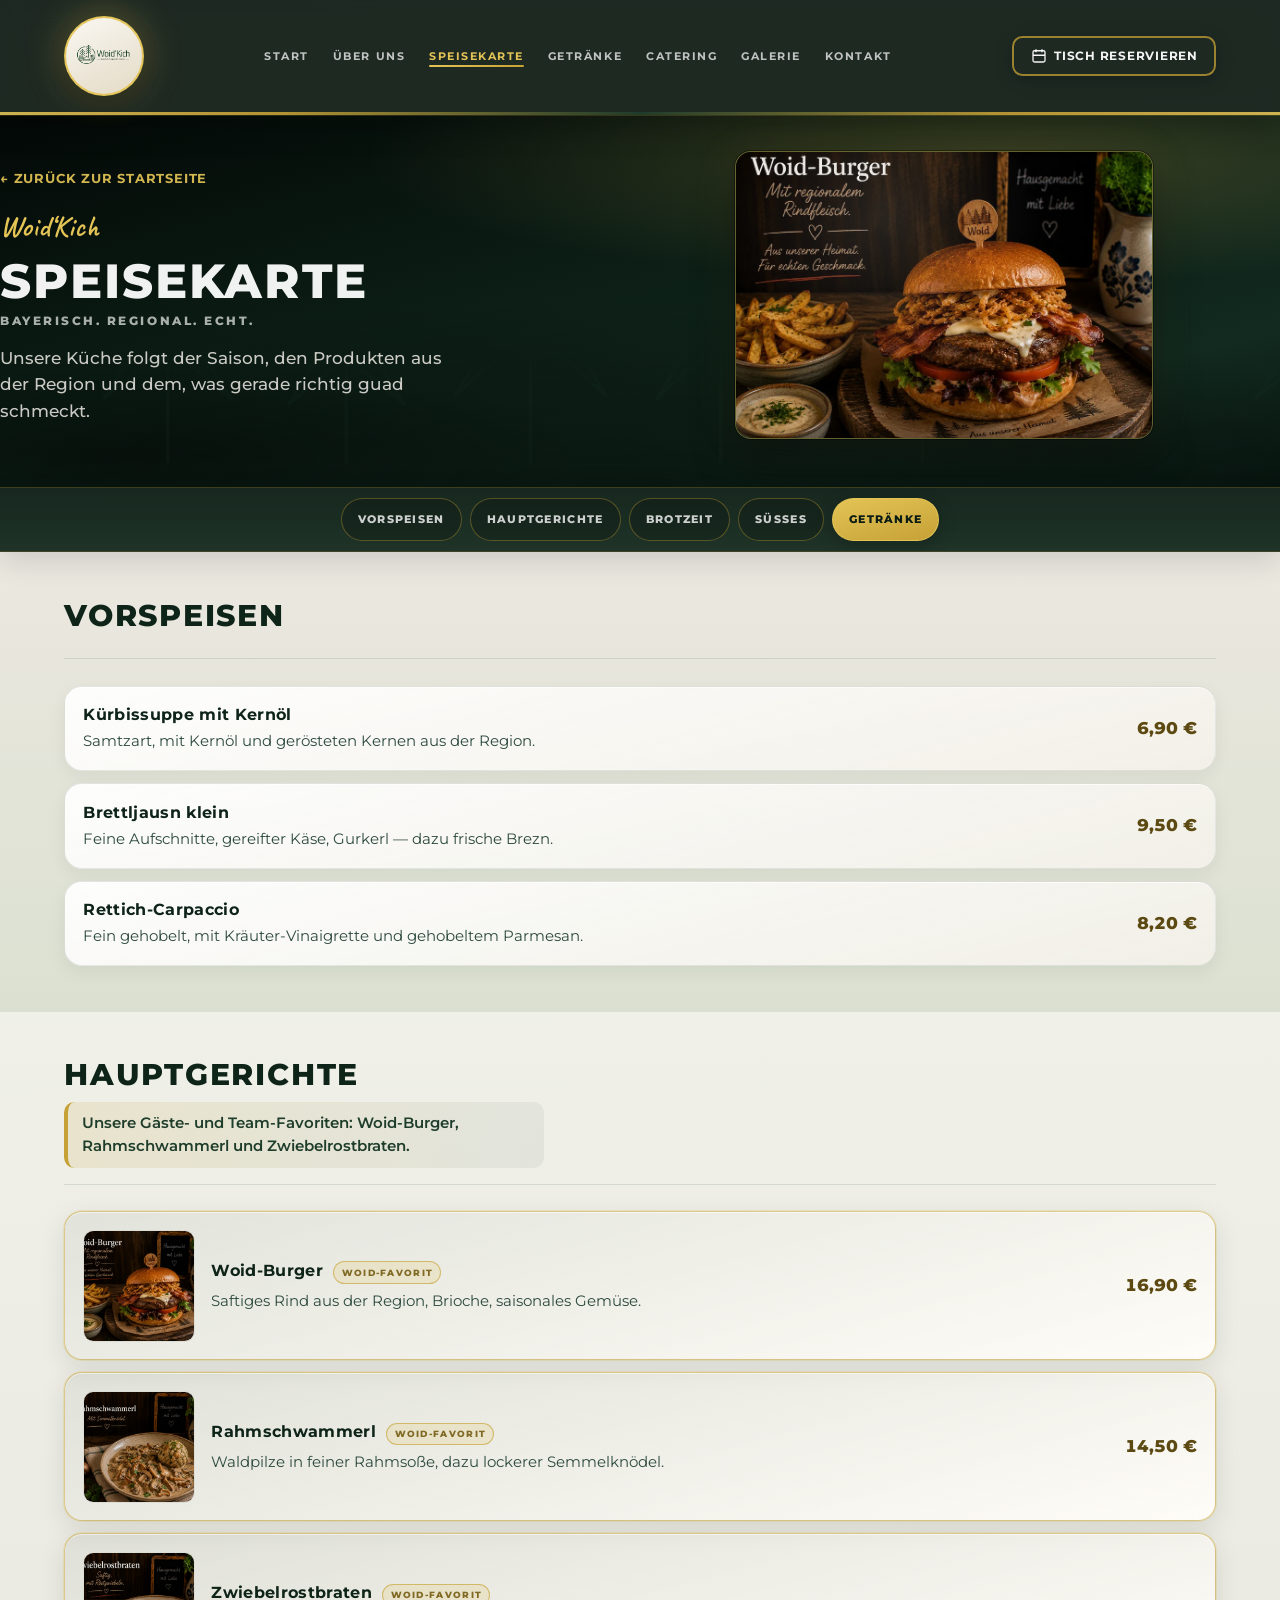
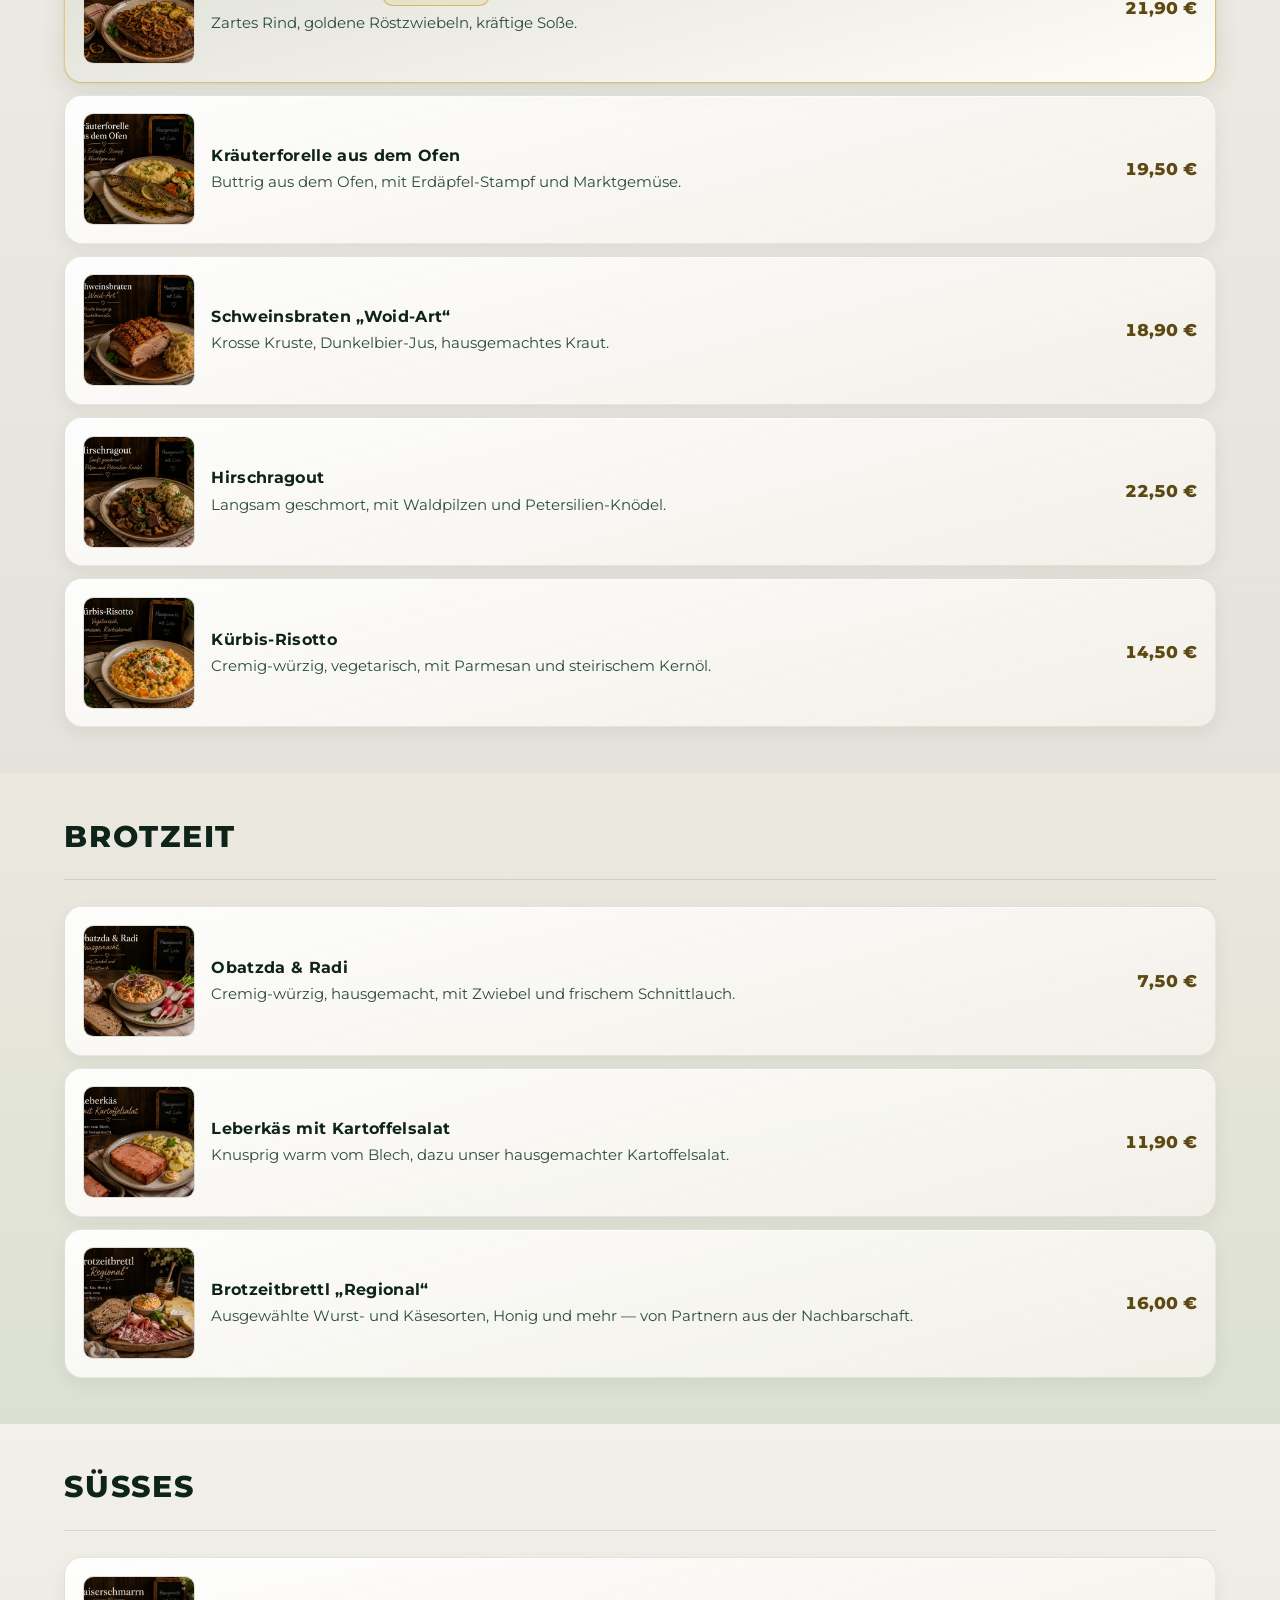
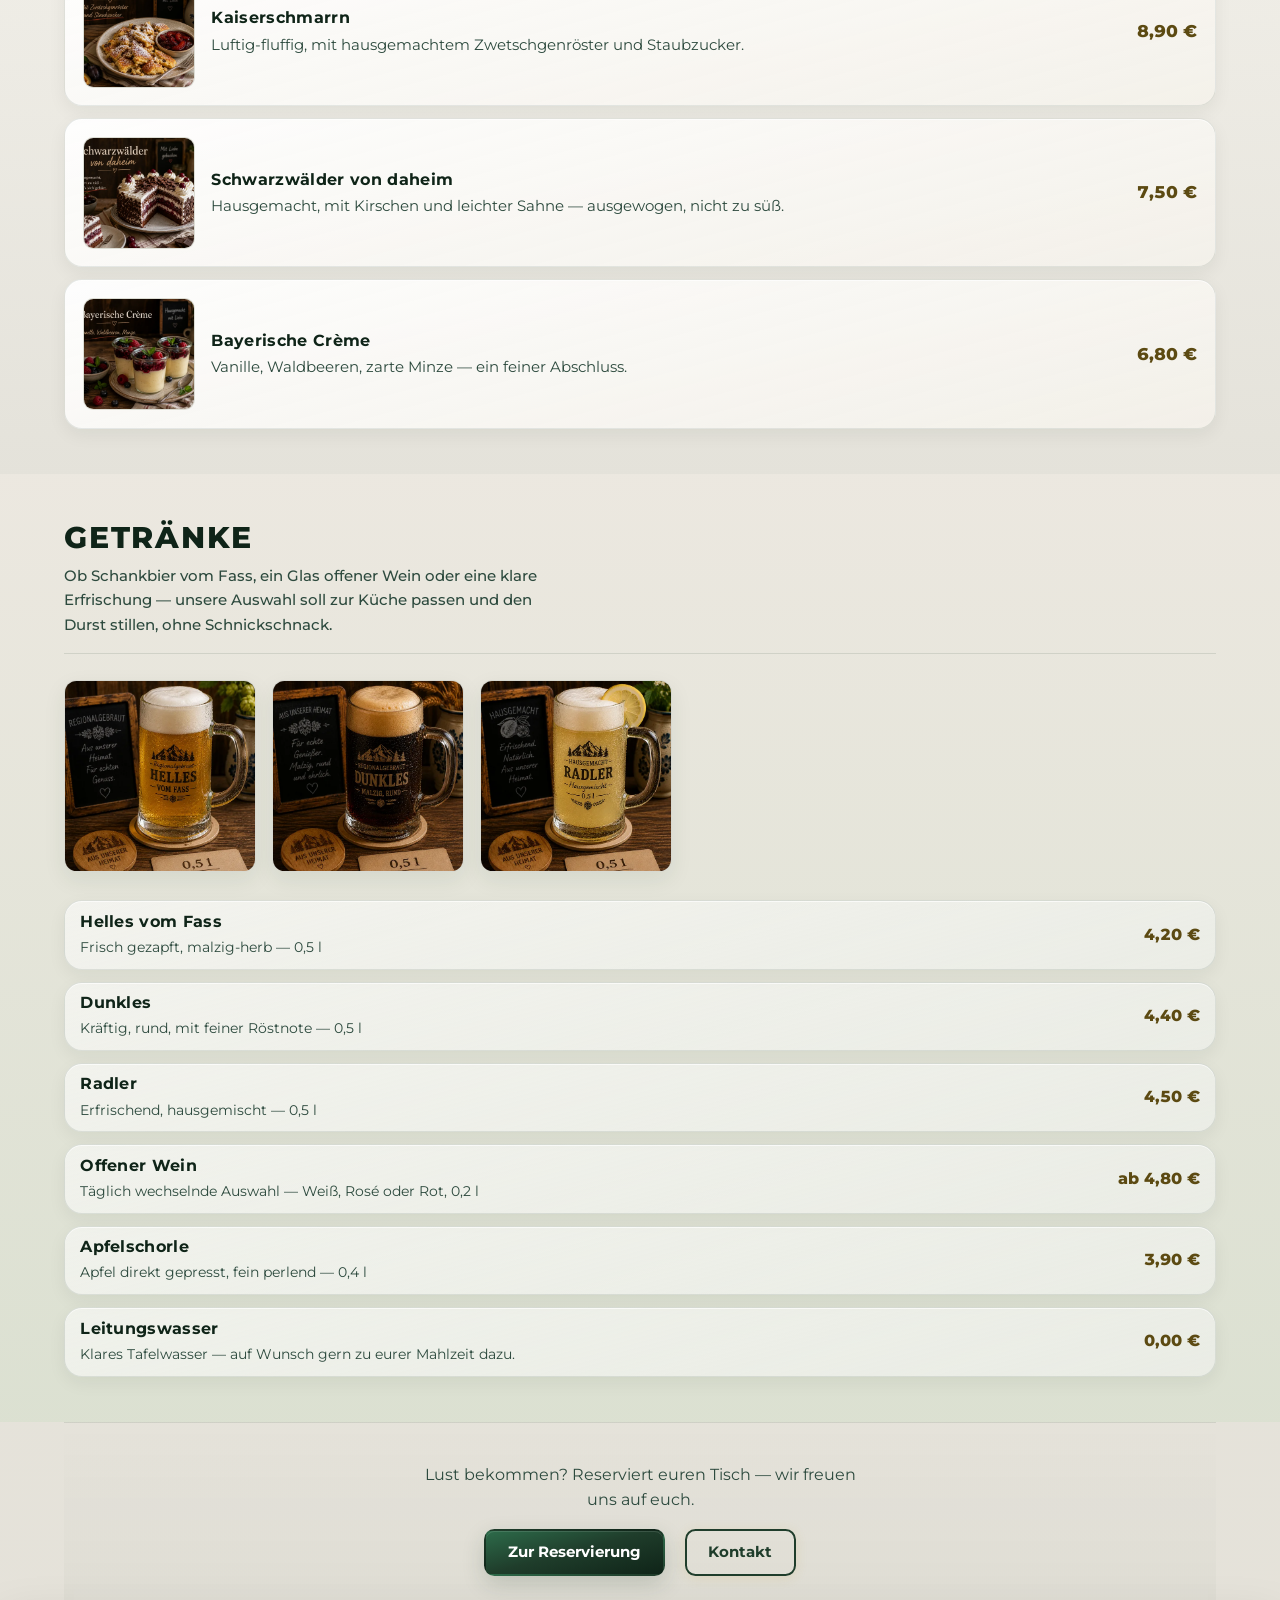
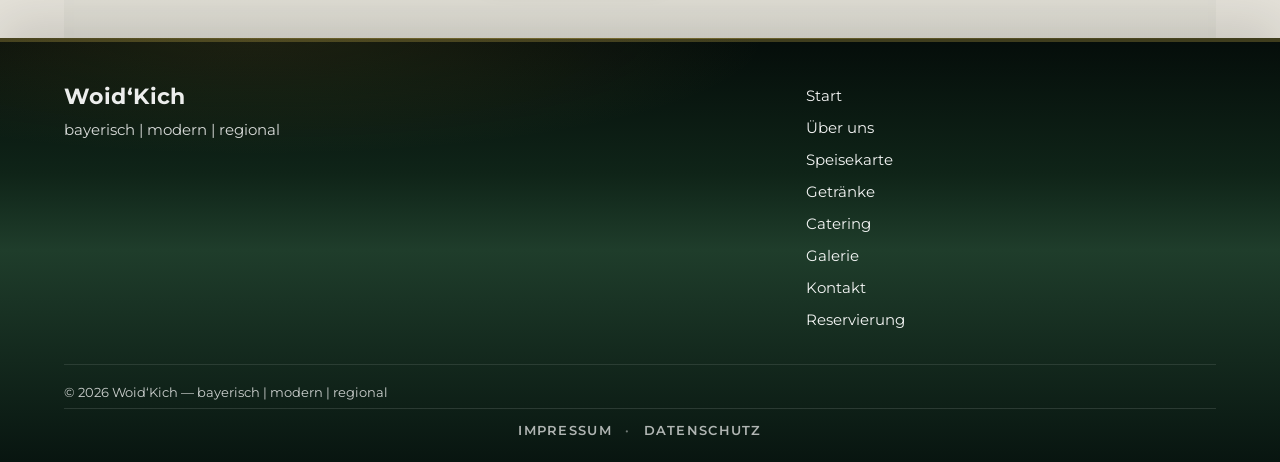
==== commit 24fac23a: "Fix premium menu hero rendering" ====
--- a/speisekarte.html
+++ b/speisekarte.html
@@ -10,7 +10,7 @@
   <link rel="preconnect" href="https://fonts.gstatic.com" crossorigin>
   <link href="https://fonts.googleapis.com/css2?family=Caveat:wght@600&family=Montserrat:wght@400;500;600;700&display=swap" rel="stylesheet">
   <link rel="preload" as="image" href="img/web/woid-burger.webp" type="image/webp">
-  <link rel="stylesheet" href="style.css">
+  <link rel="stylesheet" href="style.css?v=20260508-2">
 </head>
 <body class="page--menu">
   <a class="skip-link" href="#main">Zum Inhalt springen</a>
@@ -114,6 +114,6 @@
     </div>
   </footer>
 
-  <script src="main.js" defer></script>
+  <script src="main.js?v=20260508-2" defer></script>
 </body>
 </html>
--- a/style.css
+++ b/style.css
@@ -1908,19 +1908,41 @@
 }
 
 /* ——— Speisekarte (Premium / JSON-gestützt) ——— */
-.page--menu {
-  scroll-padding-top: 5.75rem;
-}
-
 body.page--menu {
+  --menu-scroll-padding: clamp(5.25rem, 12vh, 6.5rem);
+  scroll-padding-top: var(--menu-scroll-padding);
   background: linear-gradient(178deg, #cfd8cc 0%, #dfe5da 18%, #e8e6df 55%, #e4e1d8 100%);
+}
+
+html:has(body.page--menu) {
+  scroll-padding-top: clamp(5.25rem, 12vh, 6.5rem);
+}
+
+/* Header bleibt sticky im Flow — Main-Inhalt nie darunter „parken“ */
+body.page--menu .site-header.site-header--menu {
+  position: sticky;
+  top: 0;
+  z-index: 1000;
+}
+
+body.page--menu main#main {
+  position: relative;
+  z-index: 0;
+  scroll-margin-top: var(--menu-scroll-padding);
 }
 
 .menu-page-hero {
   position: relative;
-  overflow: clip;
-  padding: clamp(4.75rem, 12vw, 6rem) 0 clamp(2rem, 4vw, 3rem);
+  z-index: 0;
+  isolation: isolate;
+  overflow: hidden;
+  min-height: min(46vh, 22rem);
+  margin: 0;
+  padding-top: calc(env(safe-area-inset-top, 0px) + clamp(1.35rem, 3.5vw, 2.25rem));
+  padding-bottom: clamp(2rem, 4vw, 3rem);
+  padding-inline: 0;
   color: rgba(255, 255, 255, 0.94);
+  background-color: var(--color-night);
   border-bottom: 1px solid rgba(198, 161, 54, 0.28);
   box-shadow: inset 0 -48px 64px -24px rgba(0, 0, 0, 0.35);
 }
@@ -1957,6 +1979,7 @@
   grid-template-columns: minmax(0, 1.05fr) minmax(0, 0.82fr);
   gap: clamp(1.25rem, 3vw, 2.25rem);
   align-items: center;
+  width: 100%;
 }
 
 .menu-page-hero__back {
@@ -2013,11 +2036,12 @@
 
 .menu-page-hero__visual {
   position: relative;
+  z-index: 0;
   border-radius: var(--radius-lg);
   overflow: hidden;
   border: 1px solid rgba(228, 196, 86, 0.38);
   aspect-ratio: 16 / 11;
-  max-height: min(42vw, 14rem);
+  max-height: min(46vw, 18rem);
   box-shadow:
     0 0 0 1px rgba(0, 0, 0, 0.35),
     0 18px 44px rgba(0, 0, 0, 0.45),
@@ -2073,6 +2097,21 @@
   flex-wrap: nowrap;
   gap: 0.5rem;
   align-items: center;
+}
+
+@media (min-width: 769px) {
+  .menu-cat-nav-scroll {
+    display: flex;
+    justify-content: center;
+  }
+
+  .menu-cat-nav {
+    flex-wrap: wrap;
+    justify-content: center;
+    max-width: 52rem;
+    margin-inline: auto;
+    row-gap: 0.45rem;
+  }
 }
 
 .menu-cat-nav li {
@@ -2116,7 +2155,7 @@
 
 .menu-category {
   padding: clamp(2rem, 4vw, 2.85rem) 0;
-  scroll-margin-top: 5.75rem;
+  scroll-margin-top: var(--menu-scroll-padding, 5.75rem);
 }
 
 #menu-root > .menu-category:nth-child(odd) {
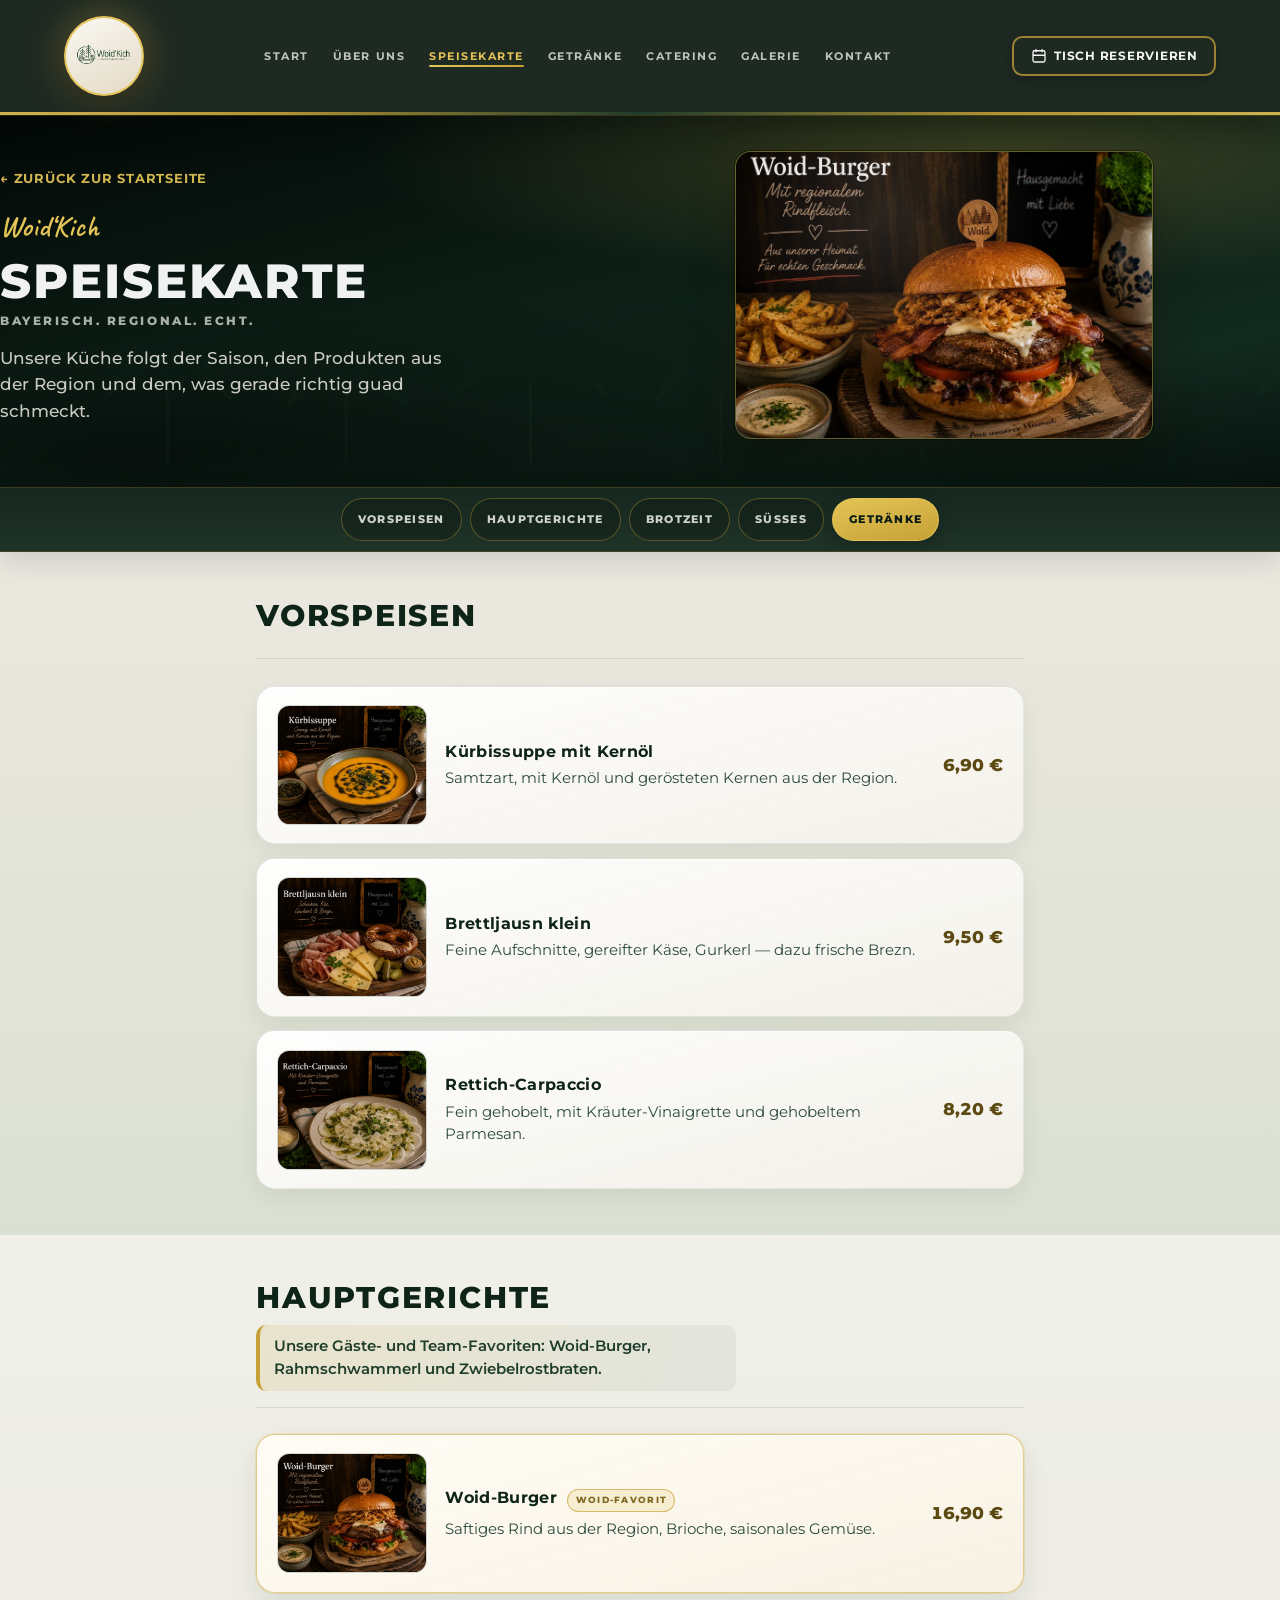
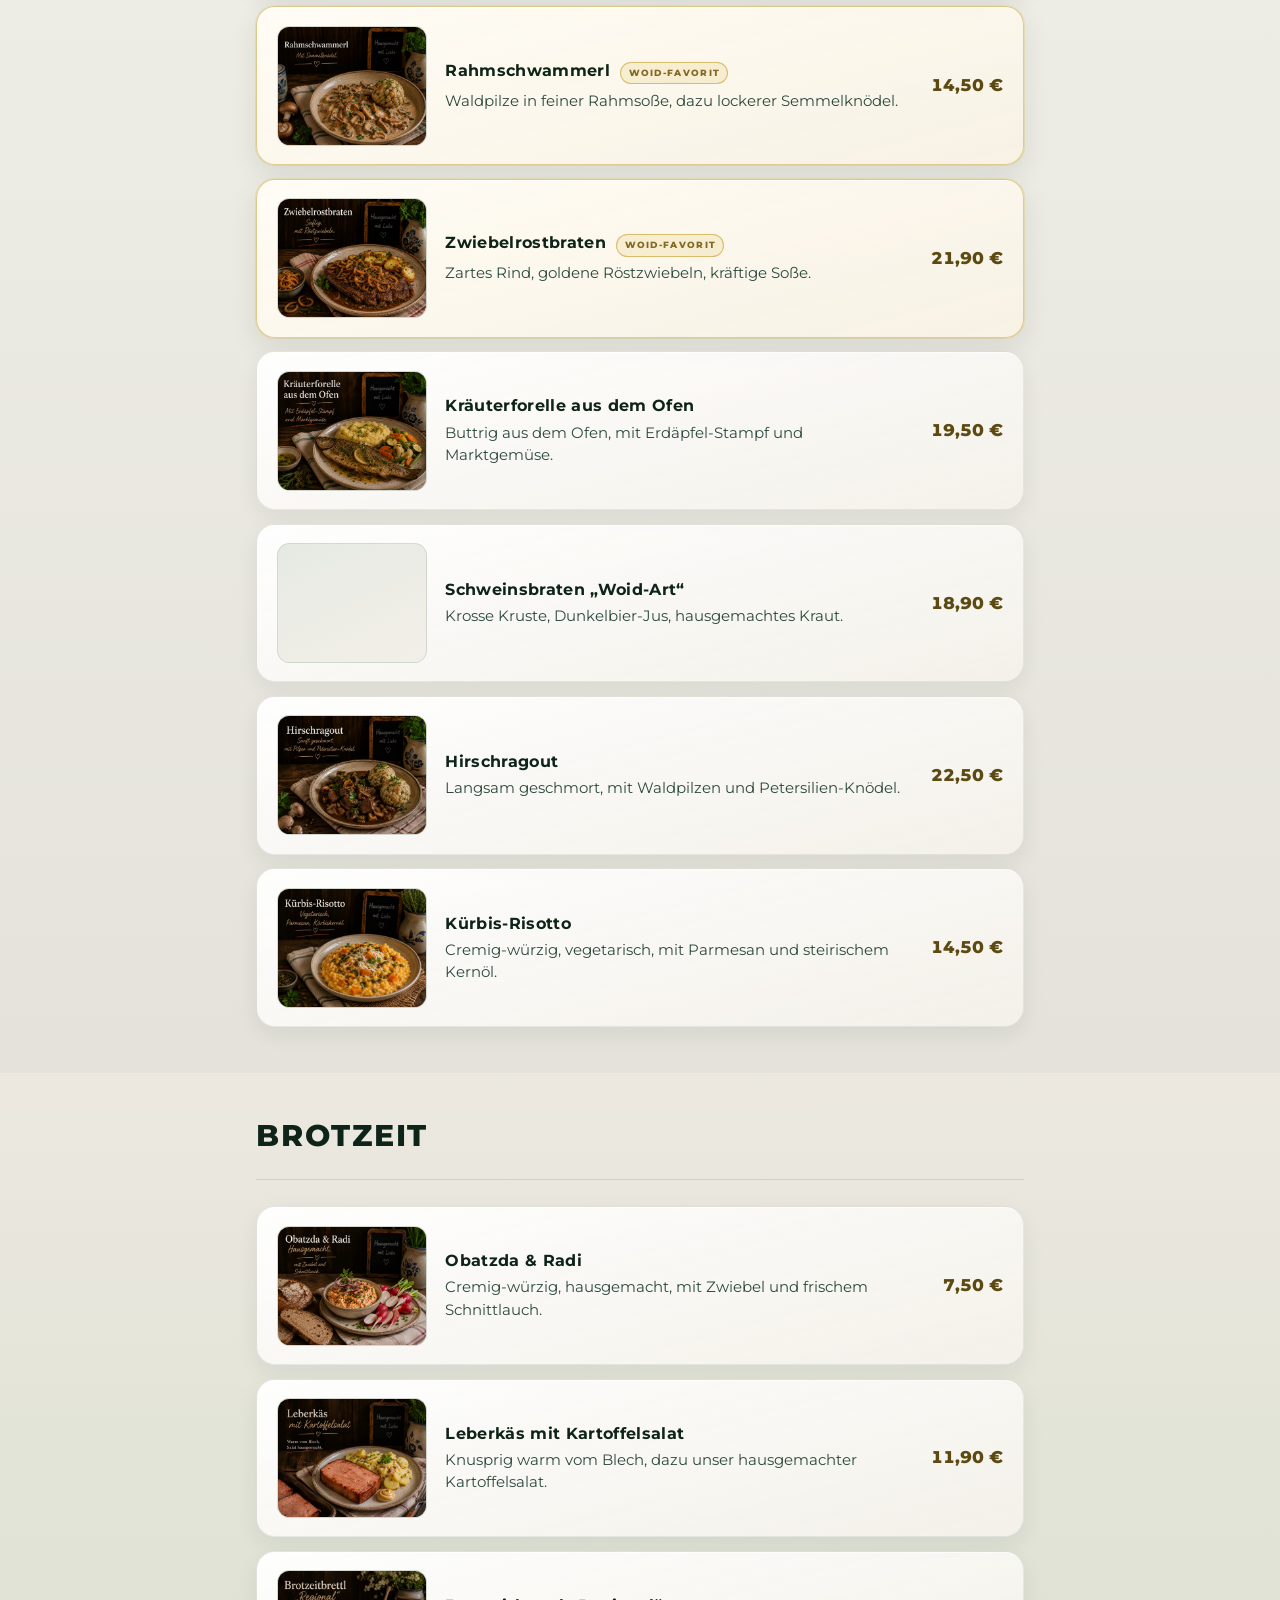
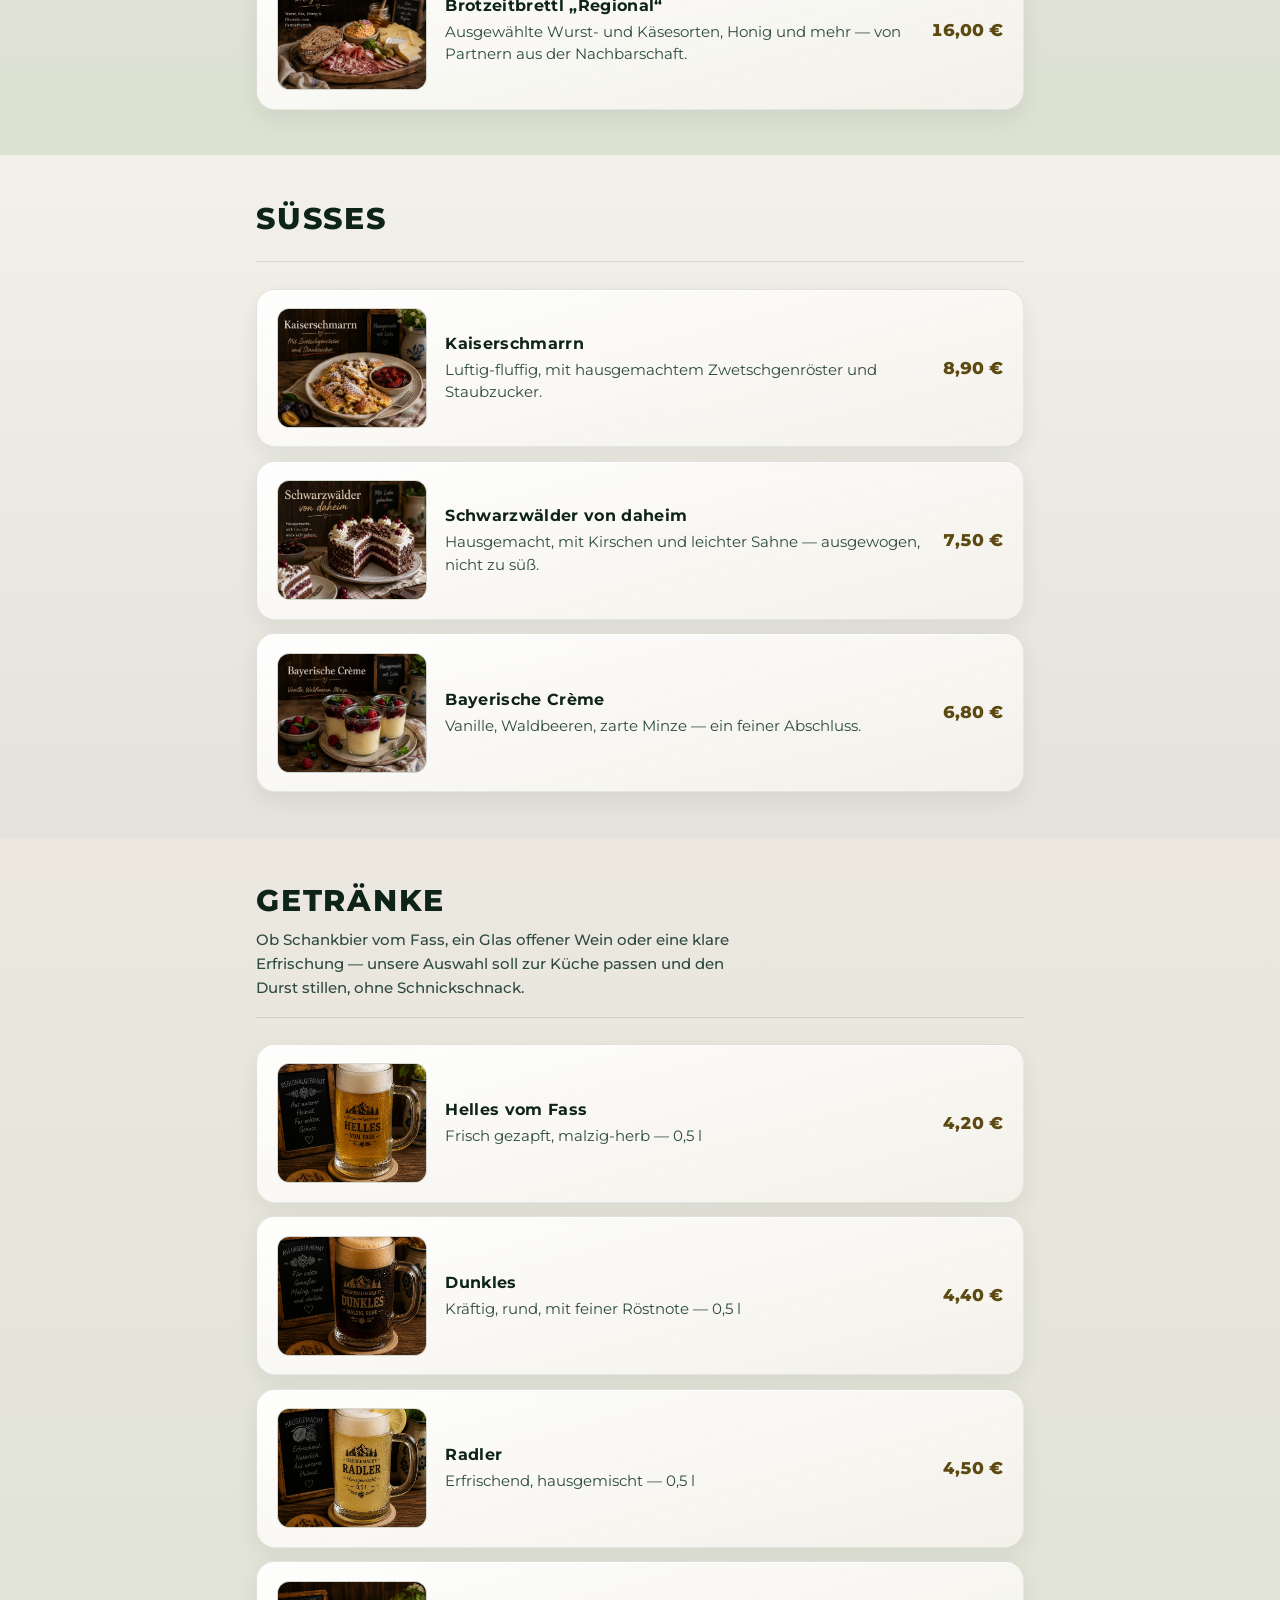
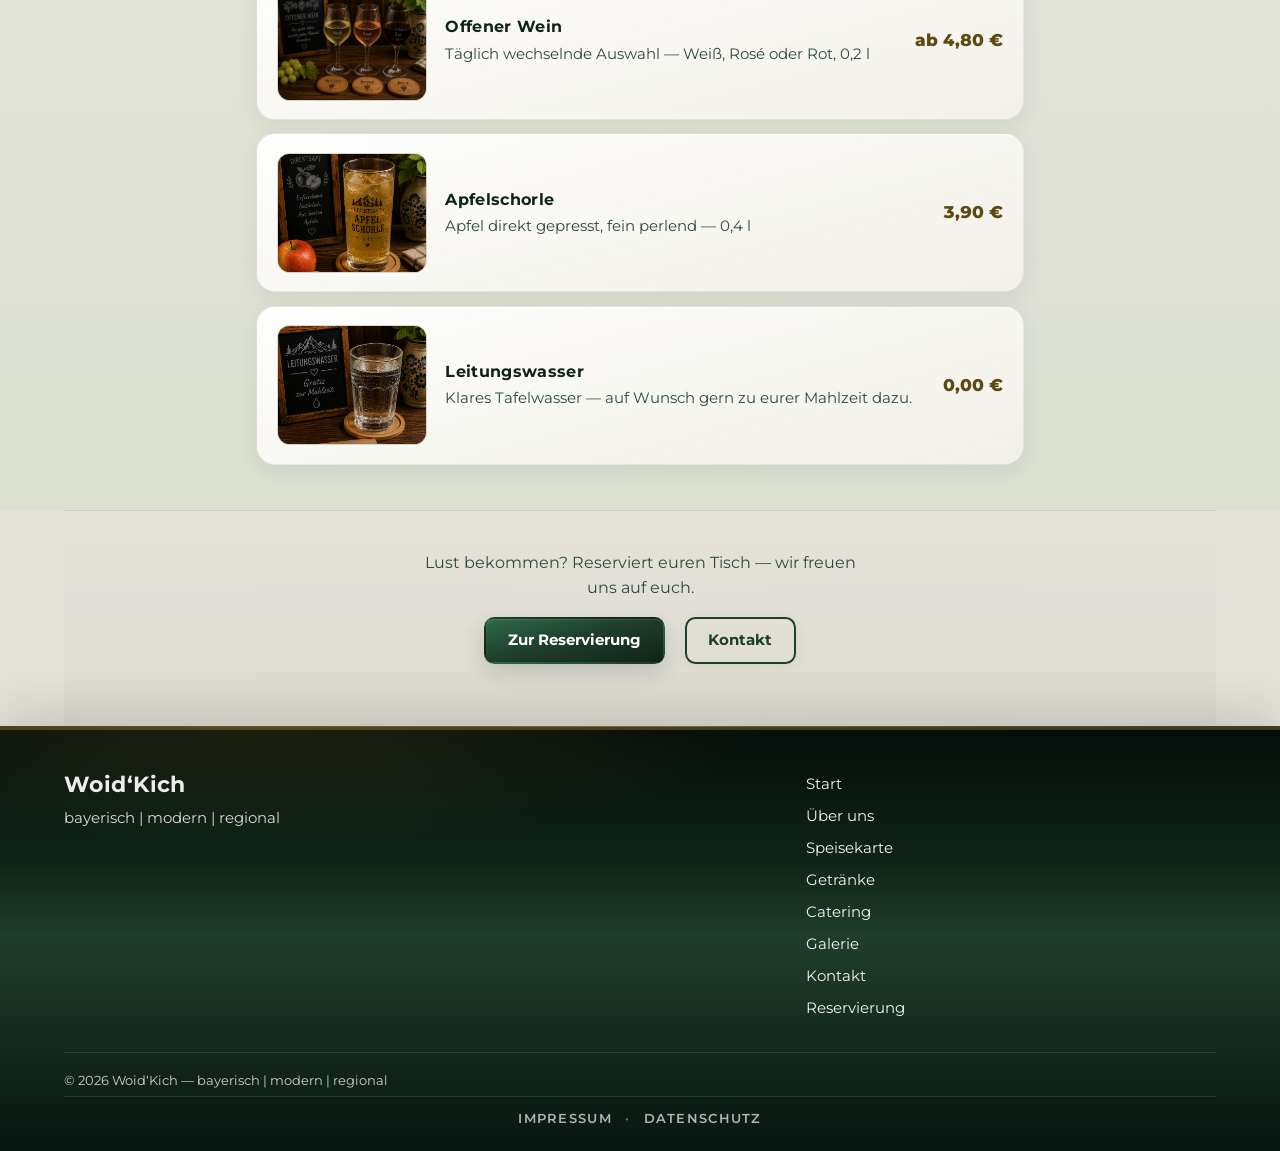
==== commit ee7745fc: "Unify menu page card design and fix menu images" ====
--- a/speisekarte.html
+++ b/speisekarte.html
@@ -10,7 +10,7 @@
   <link rel="preconnect" href="https://fonts.gstatic.com" crossorigin>
   <link href="https://fonts.googleapis.com/css2?family=Caveat:wght@600&family=Montserrat:wght@400;500;600;700&display=swap" rel="stylesheet">
   <link rel="preload" as="image" href="img/web/woid-burger.webp" type="image/webp">
-  <link rel="stylesheet" href="style.css?v=20260508-2">
+  <link rel="stylesheet" href="style.css?v=20260508-4">
 </head>
 <body class="page--menu">
   <a class="skip-link" href="#main">Zum Inhalt springen</a>
@@ -114,6 +114,6 @@
     </div>
   </footer>
 
-  <script src="main.js?v=20260508-2" defer></script>
+  <script src="main.js?v=20260508-4" defer></script>
 </body>
 </html>
--- a/style.css
+++ b/style.css
@@ -2209,116 +2209,103 @@
   line-height: 1.58;
 }
 
-.menu-drink-strip {
-  display: grid;
-  grid-template-columns: repeat(3, minmax(0, 1fr));
-  gap: clamp(0.65rem, 2vw, 1rem);
-  margin: 0 0 clamp(1.25rem, 3vw, 1.75rem);
-  max-width: 38rem;
-}
-
-.menu-drink-strip__item {
-  position: relative;
-  aspect-ratio: 1;
-  border-radius: calc(var(--radius-md) + 2px);
-  overflow: hidden;
-  border: 1px solid rgba(31, 61, 43, 0.12);
-  background: var(--media-fallback-soft);
-  box-shadow: 0 8px 22px rgba(31, 61, 43, 0.08);
-}
-
-.menu-drink-strip__item img {
-  width: 100%;
-  height: 100%;
-  object-fit: cover;
-  object-position: 50% 45%;
-  display: block;
-}
-
-.menu-drink-strip__item.media-missing {
-  display: none;
+.menu-category > .container.menu-category__inner {
+  max-width: min(100% - 2rem, 48rem);
 }
 
 .menu-items--premium {
   display: flex;
   flex-direction: column;
-  gap: 0.75rem;
+  gap: 0.85rem;
 }
 
 .menu-card {
+  --menu-thumb-w: clamp(7.5rem, 22vw, 9.375rem);
+  --menu-thumb-h: clamp(6.25rem, 18vw, 7.5rem);
   display: grid;
-  gap: 0.65rem 1rem;
+  grid-template-columns: var(--menu-thumb-w) minmax(0, 1fr) auto;
+  grid-template-areas: "media body price";
+  gap: 0.85rem 1.15rem;
   align-items: center;
-  padding: clamp(0.85rem, 2vw, 1.1rem) clamp(0.85rem, 2vw, 1.15rem);
-  border-radius: calc(var(--radius-lg) + 2px);
+  padding: clamp(0.95rem, 2.2vw, 1.15rem) clamp(1rem, 2.2vw, 1.25rem);
+  border-radius: calc(var(--radius-lg) + 3px);
   border: 1px solid rgba(31, 61, 43, 0.11);
-  background: linear-gradient(165deg, rgba(255, 255, 255, 0.92), rgba(245, 242, 235, 0.82));
+  background: linear-gradient(165deg, rgba(255, 255, 255, 0.95), rgba(245, 242, 235, 0.88));
   box-shadow:
     0 1px 0 rgba(255, 255, 255, 0.65) inset,
-    0 6px 18px rgba(15, 36, 24, 0.06);
+    0 8px 22px rgba(15, 36, 24, 0.07);
   transition:
     border-color 0.22s var(--ease-out),
     box-shadow 0.22s var(--ease-out);
 }
 
-.menu-card--has-media {
-  grid-template-columns: minmax(5.25rem, 7rem) minmax(0, 1fr) auto;
-  grid-template-areas: "media body price";
-}
-
-.menu-card--no-media:not(.menu-card--drink) {
-  grid-template-columns: minmax(0, 1fr) auto;
-  grid-template-areas: "body price";
-}
-
 .menu-card--featured {
-  border-color: rgba(198, 161, 54, 0.55);
-  background: linear-gradient(165deg, rgba(31, 61, 43, 0.06), rgba(255, 253, 248, 0.94));
+  border-color: rgba(198, 161, 54, 0.52);
+  background: linear-gradient(165deg, rgba(255, 252, 245, 0.98), rgba(248, 242, 228, 0.94));
   box-shadow:
     0 1px 0 rgba(255, 255, 255, 0.55) inset,
-    0 8px 26px rgba(15, 36, 24, 0.1),
-    0 0 0 1px rgba(228, 196, 86, 0.22);
-}
-
-.menu-card--drink {
-  grid-template-columns: minmax(0, 1fr) auto;
-  grid-template-areas: "body price";
-  padding: 0.65rem 0.95rem;
-  align-items: baseline;
-  background: linear-gradient(165deg, rgba(255, 255, 255, 0.55), rgba(236, 238, 232, 0.85));
+    0 10px 28px rgba(15, 36, 24, 0.09),
+    0 0 0 1px rgba(228, 196, 86, 0.28);
 }
 
 .menu-card__media {
   grid-area: media;
   position: relative;
-  width: 100%;
-  aspect-ratio: 1;
-  max-width: 7rem;
-  border-radius: var(--radius-md);
+  width: var(--menu-thumb-w);
+  height: var(--menu-thumb-h);
+  flex-shrink: 0;
+  border-radius: calc(var(--radius-md) + 2px);
   overflow: hidden;
-  background: var(--media-fallback-soft);
-  border: 1px solid rgba(31, 61, 43, 0.1);
+  background: linear-gradient(155deg, #e6eae3, var(--media-fallback-soft));
+  border: 1px solid rgba(31, 61, 43, 0.12);
+  display: flex;
+  align-items: center;
+  justify-content: center;
 }
 
 .menu-card__media img {
   width: 100%;
   height: 100%;
   object-fit: cover;
-  object-position: 50% 38%;
+  object-position: 50% 42%;
   display: block;
 }
 
+.menu-card__media--placeholder {
+  background:
+    radial-gradient(circle at 50% 42%, rgba(198, 161, 54, 0.14), transparent 62%),
+    repeating-linear-gradient(
+      -38deg,
+      rgba(255, 255, 255, 0.16),
+      rgba(255, 255, 255, 0.16) 6px,
+      rgba(31, 61, 43, 0.045) 6px,
+      rgba(31, 61, 43, 0.045) 7px
+    );
+}
+
+.menu-card__media.media-missing img {
+  display: none !important;
+}
+
 .menu-card__media.media-missing {
-  display: none;
-}
-
-.menu-card--has-media:has(.menu-card__media.media-missing) {
-  grid-template-columns: minmax(0, 1fr) auto;
-  grid-template-areas: "body price";
-}
-
-.menu-card--has-media:has(.menu-card__media.media-missing) .menu-card__media {
-  display: none;
+  background:
+    radial-gradient(circle at 50% 42%, rgba(198, 161, 54, 0.1), transparent 62%),
+    repeating-linear-gradient(
+      -38deg,
+      rgba(255, 255, 255, 0.08),
+      rgba(255, 255, 255, 0.08) 6px,
+      rgba(31, 61, 43, 0.06) 6px,
+      rgba(31, 61, 43, 0.06) 7px
+    );
+}
+
+.menu-card__media.media-missing::after {
+  content: "";
+  position: absolute;
+  inset: 24%;
+  border: 2px dashed rgba(31, 61, 43, 0.18);
+  border-radius: var(--radius-sm);
+  pointer-events: none;
 }
 
 .menu-card__body {
@@ -2342,6 +2329,10 @@
   letter-spacing: 0.02em;
   line-height: 1.25;
   color: var(--color-brand-deep);
+}
+
+.menu-card--featured .menu-card__name {
+  font-size: 1.03rem;
 }
 
 .menu-card__badge {
@@ -2396,33 +2387,20 @@
   white-space: nowrap;
 }
 
-.menu-card--drink .menu-card__price-val {
-  font-size: 0.98rem;
-}
-
-.menu-card--drink .menu-card__name {
-  font-size: 0.98rem;
-}
-
-.menu-card--drink .menu-card__desc {
-  font-size: 0.88rem;
-  margin-top: 0.15rem;
-}
-
 @media (prefers-reduced-motion: no-preference) {
   .menu-card:hover {
-    border-color: rgba(198, 161, 54, 0.42);
+    border-color: rgba(198, 161, 54, 0.38);
     box-shadow:
       0 1px 0 rgba(255, 255, 255, 0.55) inset,
-      0 10px 28px rgba(15, 36, 24, 0.1),
-      0 0 0 1px rgba(198, 161, 54, 0.15);
+      0 12px 30px rgba(15, 36, 24, 0.1),
+      0 0 0 1px rgba(198, 161, 54, 0.14);
   }
 
   .menu-card--featured:hover {
     box-shadow:
       0 1px 0 rgba(255, 255, 255, 0.5) inset,
-      0 14px 34px rgba(15, 36, 24, 0.12),
-      0 0 0 1px rgba(228, 196, 86, 0.35);
+      0 14px 34px rgba(15, 36, 24, 0.11),
+      0 0 0 1px rgba(228, 196, 86, 0.38);
   }
 }
 
@@ -2479,69 +2457,33 @@
 }
 
 @media (max-width: 640px) {
-  .menu-drink-strip {
-    display: flex;
-    flex-wrap: nowrap;
-    gap: 0.55rem;
-    max-width: none;
-    overflow-x: auto;
-    overflow-y: hidden;
-    padding-bottom: 0.35rem;
-    margin-inline: -0.25rem;
-    padding-inline: 0.25rem;
-    scrollbar-width: none;
-    -ms-overflow-style: none;
-  }
-
-  .menu-drink-strip::-webkit-scrollbar {
-    display: none;
-  }
-
-  .menu-drink-strip__item {
-    flex: 0 0 38vw;
-    max-width: 10.5rem;
-    min-width: 7rem;
-  }
-
-  .menu-card--has-media {
+  .menu-card {
     grid-template-columns: 1fr;
     grid-template-areas:
       "media"
       "body"
       "price";
+    gap: 0.7rem;
     align-items: stretch;
   }
 
   .menu-card__media {
-    max-width: none;
+    width: 100%;
+    height: auto;
+    min-height: 10.5rem;
+    max-height: 14rem;
     aspect-ratio: 16 / 10;
-    max-height: 11rem;
   }
 
   .menu-card__price {
     text-align: left;
     align-self: stretch;
-    padding-top: 0.35rem;
+    padding-top: 0.45rem;
     border-top: 1px solid rgba(31, 61, 43, 0.08);
   }
 
-  .menu-card--drink .menu-card__price {
-    border-top: none;
-    padding-top: 0;
-    text-align: right;
-    align-self: baseline;
-  }
-
-  .menu-card--drink {
-    grid-template-columns: 1fr;
-    grid-template-areas:
-      "body"
-      "price";
-    gap: 0.35rem;
-  }
-
-  .menu-card--drink .menu-card__price {
-    justify-self: end;
+  .menu-card__price-val {
+    font-size: 1.02rem;
   }
 }
 
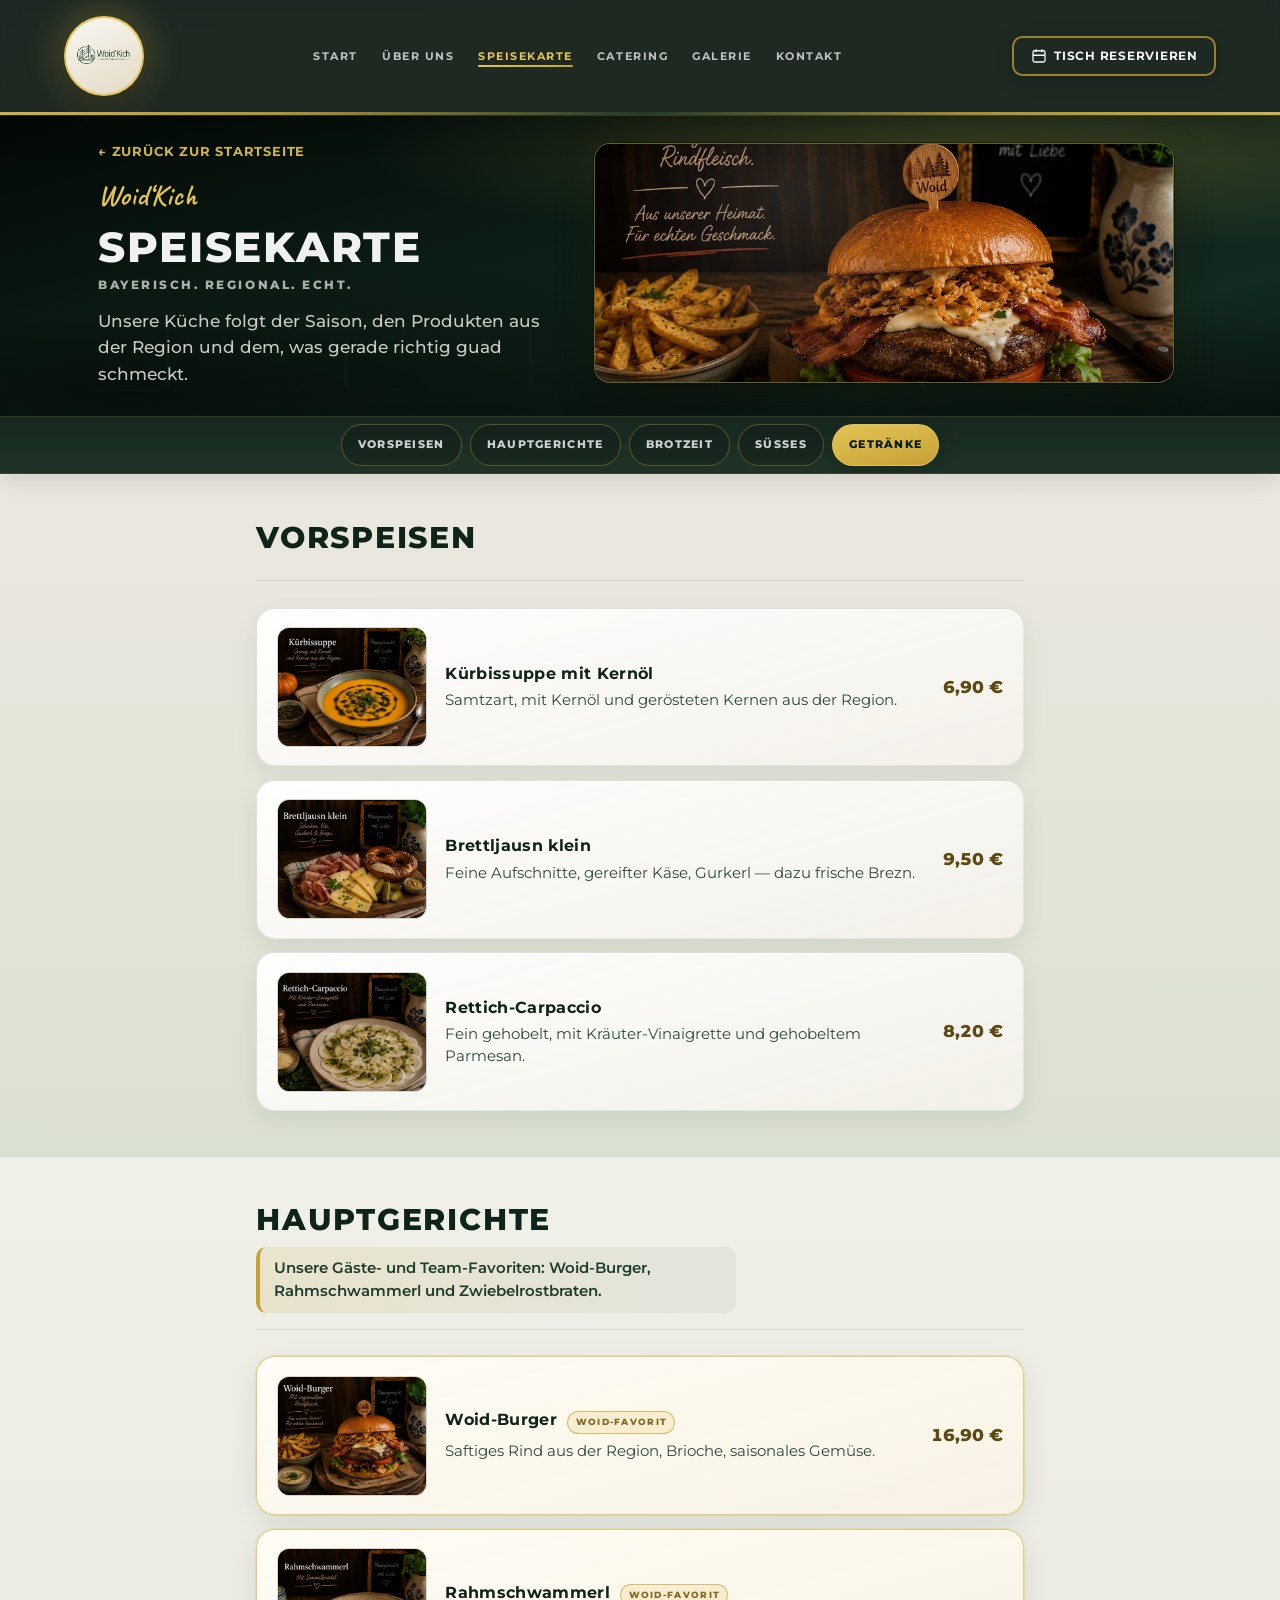
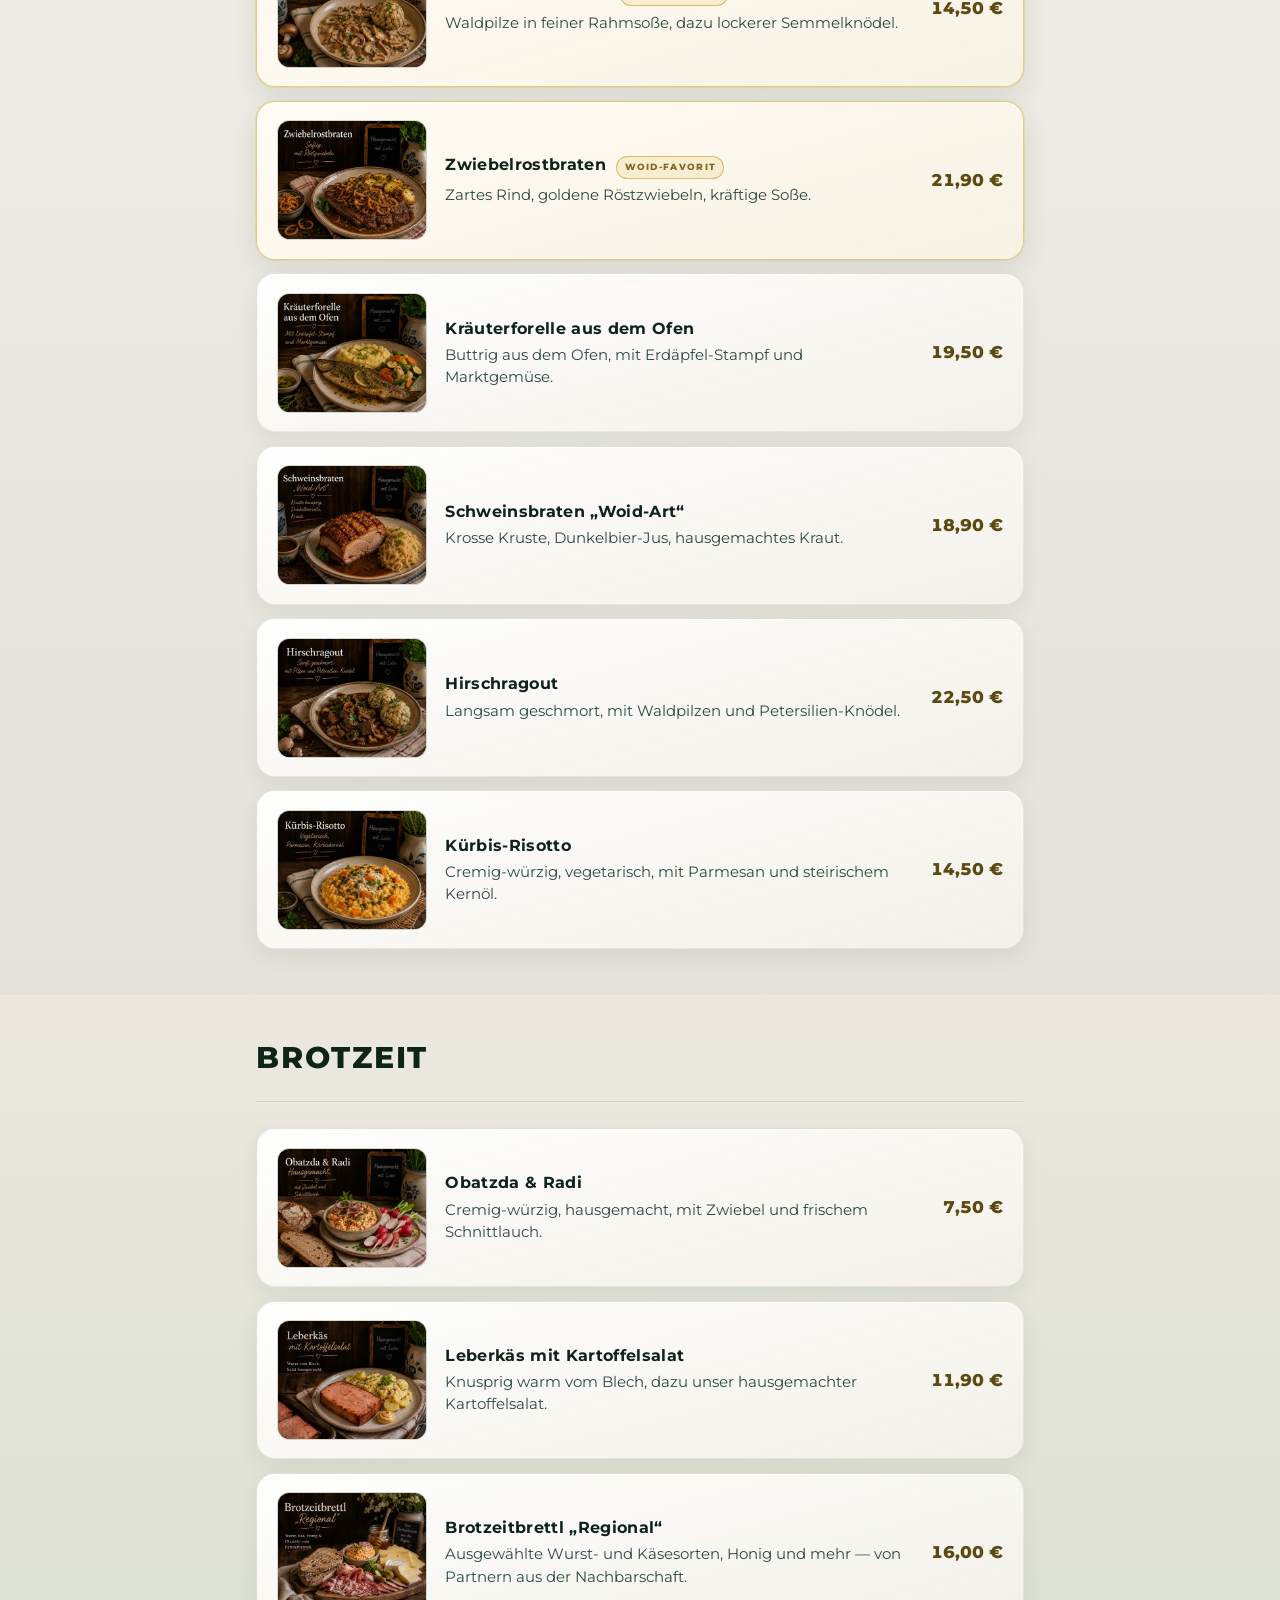
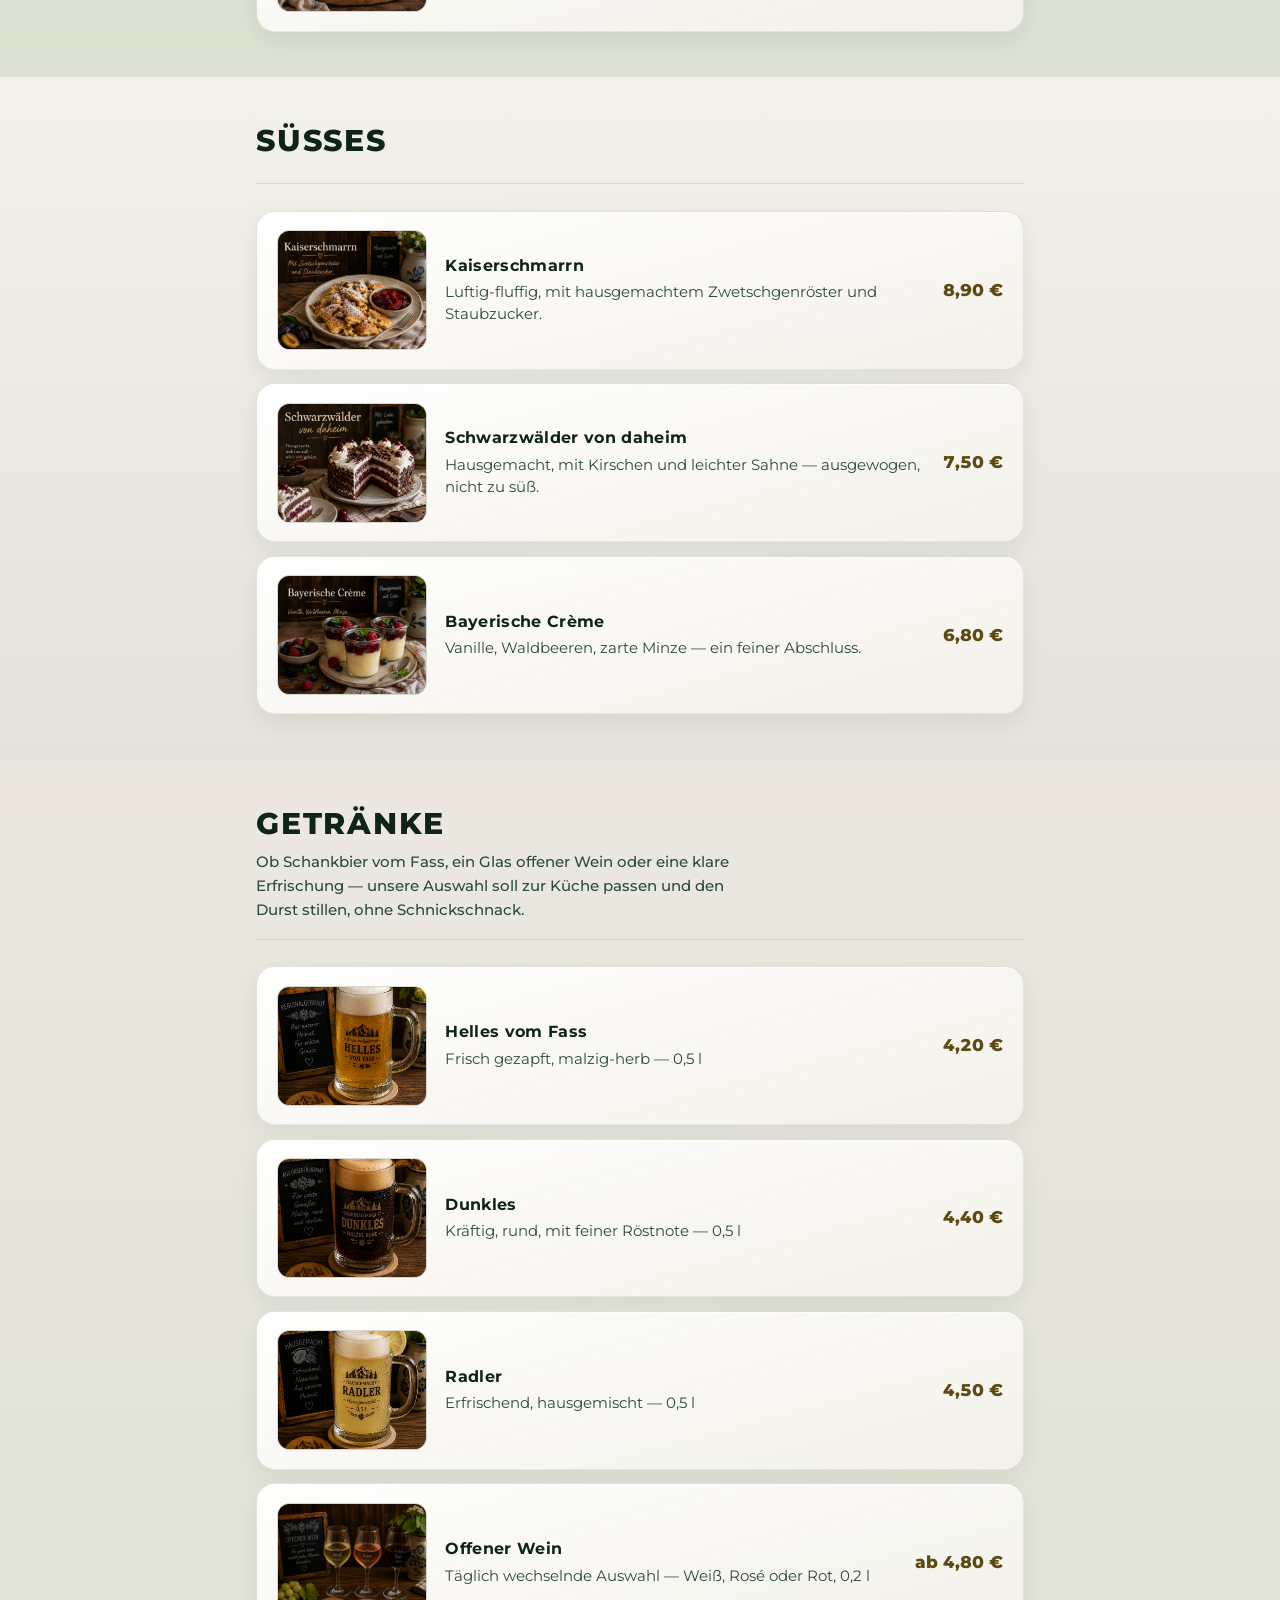
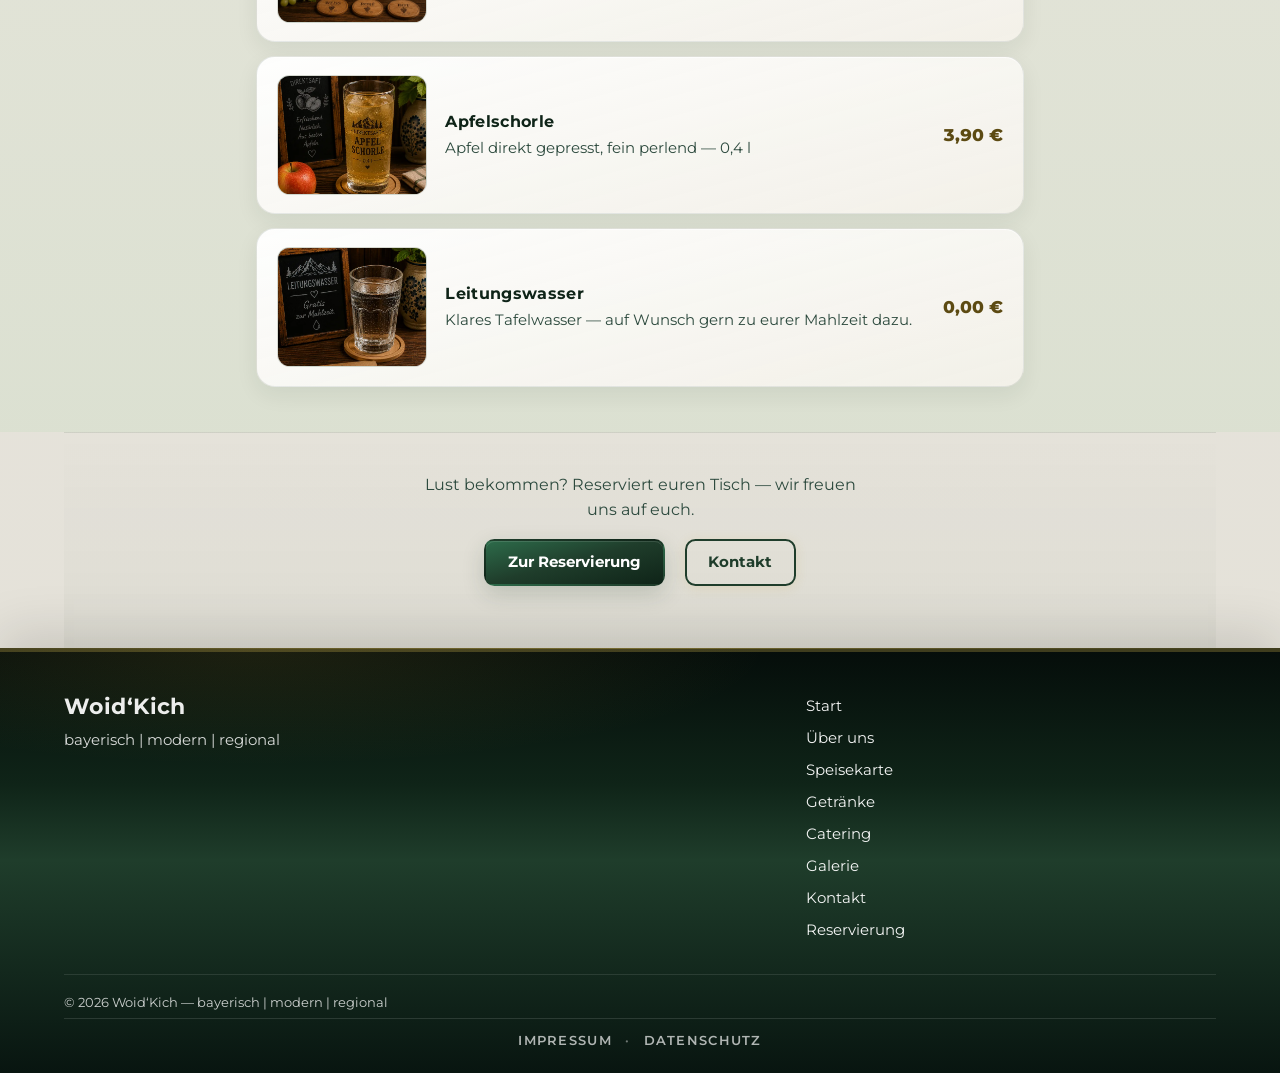
==== commit 384de7b2: "Tighten menu hero layout and remove drinks nav link" ====
--- a/speisekarte.html
+++ b/speisekarte.html
@@ -10,7 +10,7 @@
   <link rel="preconnect" href="https://fonts.gstatic.com" crossorigin>
   <link href="https://fonts.googleapis.com/css2?family=Caveat:wght@600&family=Montserrat:wght@400;500;600;700&display=swap" rel="stylesheet">
   <link rel="preload" as="image" href="img/web/woid-burger.webp" type="image/webp">
-  <link rel="stylesheet" href="style.css?v=20260508-4">
+  <link rel="stylesheet" href="style.css?v=20260508-5">
 </head>
 <body class="page--menu">
   <a class="skip-link" href="#main">Zum Inhalt springen</a>
@@ -28,7 +28,6 @@
         <a href="index.html#start">Start</a>
         <a href="index.html#ueber-uns">Über uns</a>
         <a href="speisekarte.html" class="is-active" aria-current="page">Speisekarte</a>
-        <a href="#getraenke">Getränke</a>
         <a href="index.html#catering">Catering</a>
         <a href="index.html#galerie">Galerie</a>
         <a href="index.html#kontakt">Kontakt</a>
@@ -45,7 +44,7 @@
   <main id="main">
     <section class="menu-page-hero" aria-labelledby="menu-page-title">
       <div class="menu-page-hero__bg" aria-hidden="true"></div>
-      <div class="container menu-page-hero__grid">
+      <div class="menu-page-hero__grid">
         <div class="menu-page-hero__copy">
           <a class="menu-page-hero__back" href="index.html">← Zurück zur Startseite</a>
           <p class="menu-page-hero__kicker">Woid‘Kich</p>
@@ -114,6 +113,6 @@
     </div>
   </footer>
 
-  <script src="main.js?v=20260508-4" defer></script>
+  <script src="main.js?v=20260508-5" defer></script>
 </body>
 </html>
--- a/style.css
+++ b/style.css
@@ -1936,15 +1936,15 @@
   z-index: 0;
   isolation: isolate;
   overflow: hidden;
-  min-height: min(46vh, 22rem);
+  min-height: 0;
   margin: 0;
-  padding-top: calc(env(safe-area-inset-top, 0px) + clamp(1.35rem, 3.5vw, 2.25rem));
-  padding-bottom: clamp(2rem, 4vw, 3rem);
+  padding-top: calc(env(safe-area-inset-top, 0px) + clamp(0.95rem, 2.4vw, 1.5rem));
+  padding-bottom: clamp(1.15rem, 2.8vw, 1.75rem);
   padding-inline: 0;
   color: rgba(255, 255, 255, 0.94);
   background-color: var(--color-night);
   border-bottom: 1px solid rgba(198, 161, 54, 0.28);
-  box-shadow: inset 0 -48px 64px -24px rgba(0, 0, 0, 0.35);
+  box-shadow: inset 0 -28px 44px -18px rgba(0, 0, 0, 0.32);
 }
 
 .menu-page-hero__bg {
@@ -1975,16 +1975,26 @@
 .menu-page-hero__grid {
   position: relative;
   z-index: 1;
+  box-sizing: border-box;
+  width: 100%;
+  max-width: 1180px;
+  margin-inline: auto;
+  padding-inline: clamp(1.25rem, 4vw, 3rem);
   display: grid;
-  grid-template-columns: minmax(0, 1.05fr) minmax(0, 0.82fr);
-  gap: clamp(1.25rem, 3vw, 2.25rem);
+  grid-template-columns: minmax(0, 0.44fr) minmax(0, 0.56fr);
+  gap: clamp(1rem, 2.6vw, 2.25rem);
   align-items: center;
-  width: 100%;
+  justify-content: center;
+}
+
+.menu-page-hero__copy {
+  max-width: 32.5rem;
+  min-width: 0;
 }
 
 .menu-page-hero__back {
   display: inline-block;
-  margin-bottom: 1rem;
+  margin-bottom: 0.75rem;
   font-size: 0.82rem;
   font-weight: 700;
   letter-spacing: 0.06em;
@@ -2009,7 +2019,7 @@
 .menu-page-hero__title {
   margin: 0 0 0.45rem;
   font-family: var(--font-sans);
-  font-size: clamp(2rem, 5vw, 3rem);
+  font-size: clamp(1.85rem, 4.2vw, 2.65rem);
   font-weight: 800;
   letter-spacing: 0.04em;
   text-transform: uppercase;
@@ -2027,7 +2037,7 @@
 
 .menu-page-hero__lead {
   margin: 0;
-  max-width: 42ch;
+  max-width: 36rem;
   font-size: clamp(0.94rem, 1.65vw, 1.05rem);
   font-weight: 500;
   line-height: 1.58;
@@ -2037,15 +2047,18 @@
 .menu-page-hero__visual {
   position: relative;
   z-index: 0;
+  justify-self: start;
+  width: 100%;
+  max-width: min(36.25rem, 100%);
   border-radius: var(--radius-lg);
   overflow: hidden;
   border: 1px solid rgba(228, 196, 86, 0.38);
   aspect-ratio: 16 / 11;
-  max-height: min(46vw, 18rem);
+  max-height: clamp(11rem, 28vw, 15rem);
   box-shadow:
     0 0 0 1px rgba(0, 0, 0, 0.35),
-    0 18px 44px rgba(0, 0, 0, 0.45),
-    0 0 48px rgba(228, 196, 86, 0.08);
+    0 14px 36px rgba(0, 0, 0, 0.42),
+    0 0 40px rgba(228, 196, 86, 0.07);
   background: linear-gradient(145deg, rgba(31, 61, 43, 0.35), var(--color-brand-deep));
 }
 
@@ -2070,13 +2083,15 @@
 .menu-cat-nav-wrap {
   position: relative;
   z-index: 2;
+  margin-top: -1px;
   background: linear-gradient(180deg, rgba(11, 28, 20, 0.94), rgba(15, 36, 24, 0.92));
+  border-top: 1px solid rgba(198, 161, 54, 0.15);
   border-bottom: 1px solid rgba(198, 161, 54, 0.22);
-  box-shadow: 0 10px 28px rgba(0, 0, 0, 0.12);
+  box-shadow: 0 8px 22px rgba(0, 0, 0, 0.1);
 }
 
 .menu-cat-nav-scroll {
-  padding: 0.65rem 0;
+  padding: 0.45rem 0;
   overflow-x: auto;
   overflow-y: hidden;
   overscroll-behavior-x: contain;
@@ -2446,13 +2461,20 @@
 @media (max-width: 820px) {
   .menu-page-hero__grid {
     grid-template-columns: 1fr;
+    gap: clamp(0.85rem, 3vw, 1.35rem);
+  }
+
+  .menu-page-hero__copy {
+    max-width: 100%;
   }
 
   .menu-page-hero__visual {
+    justify-self: center;
     max-height: none;
     aspect-ratio: 16 / 10;
     max-width: min(22rem, 100%);
-    margin-inline: auto;
+    width: 100%;
+    margin-inline: 0;
   }
 }
 
